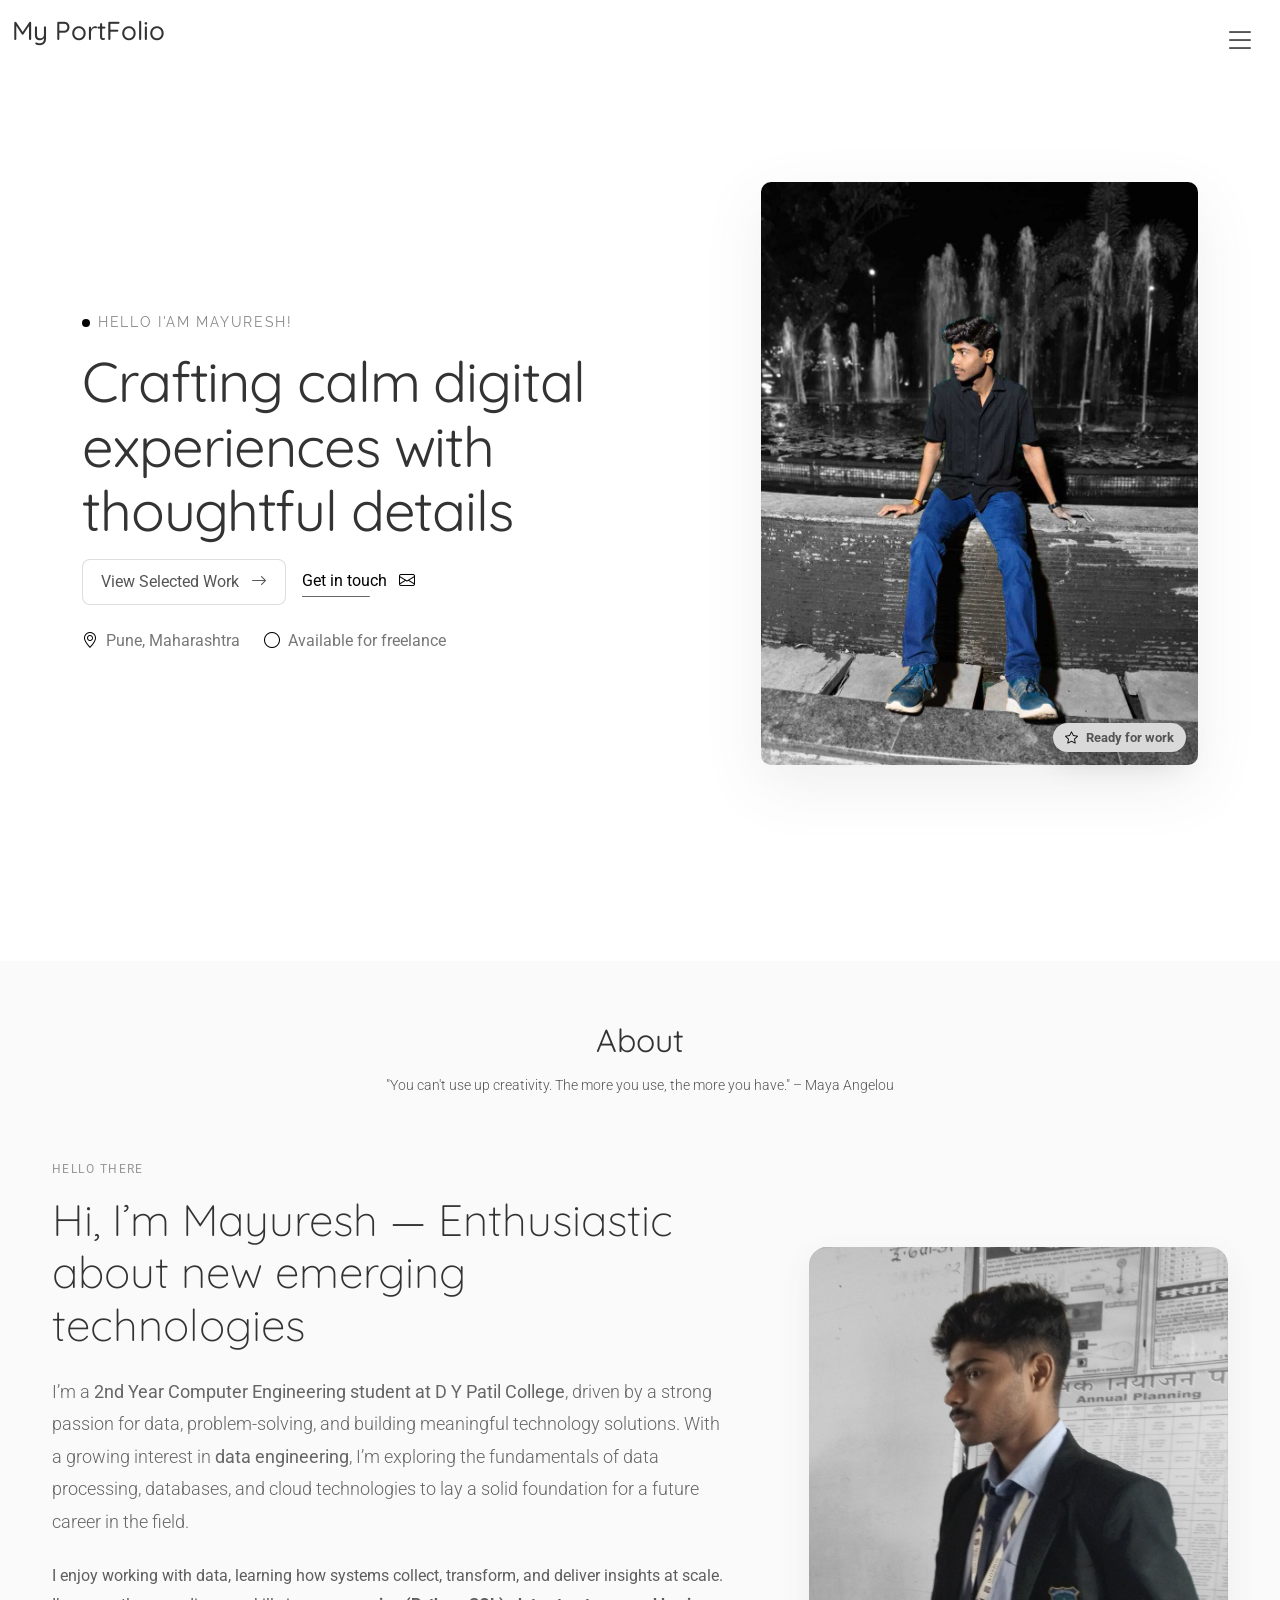
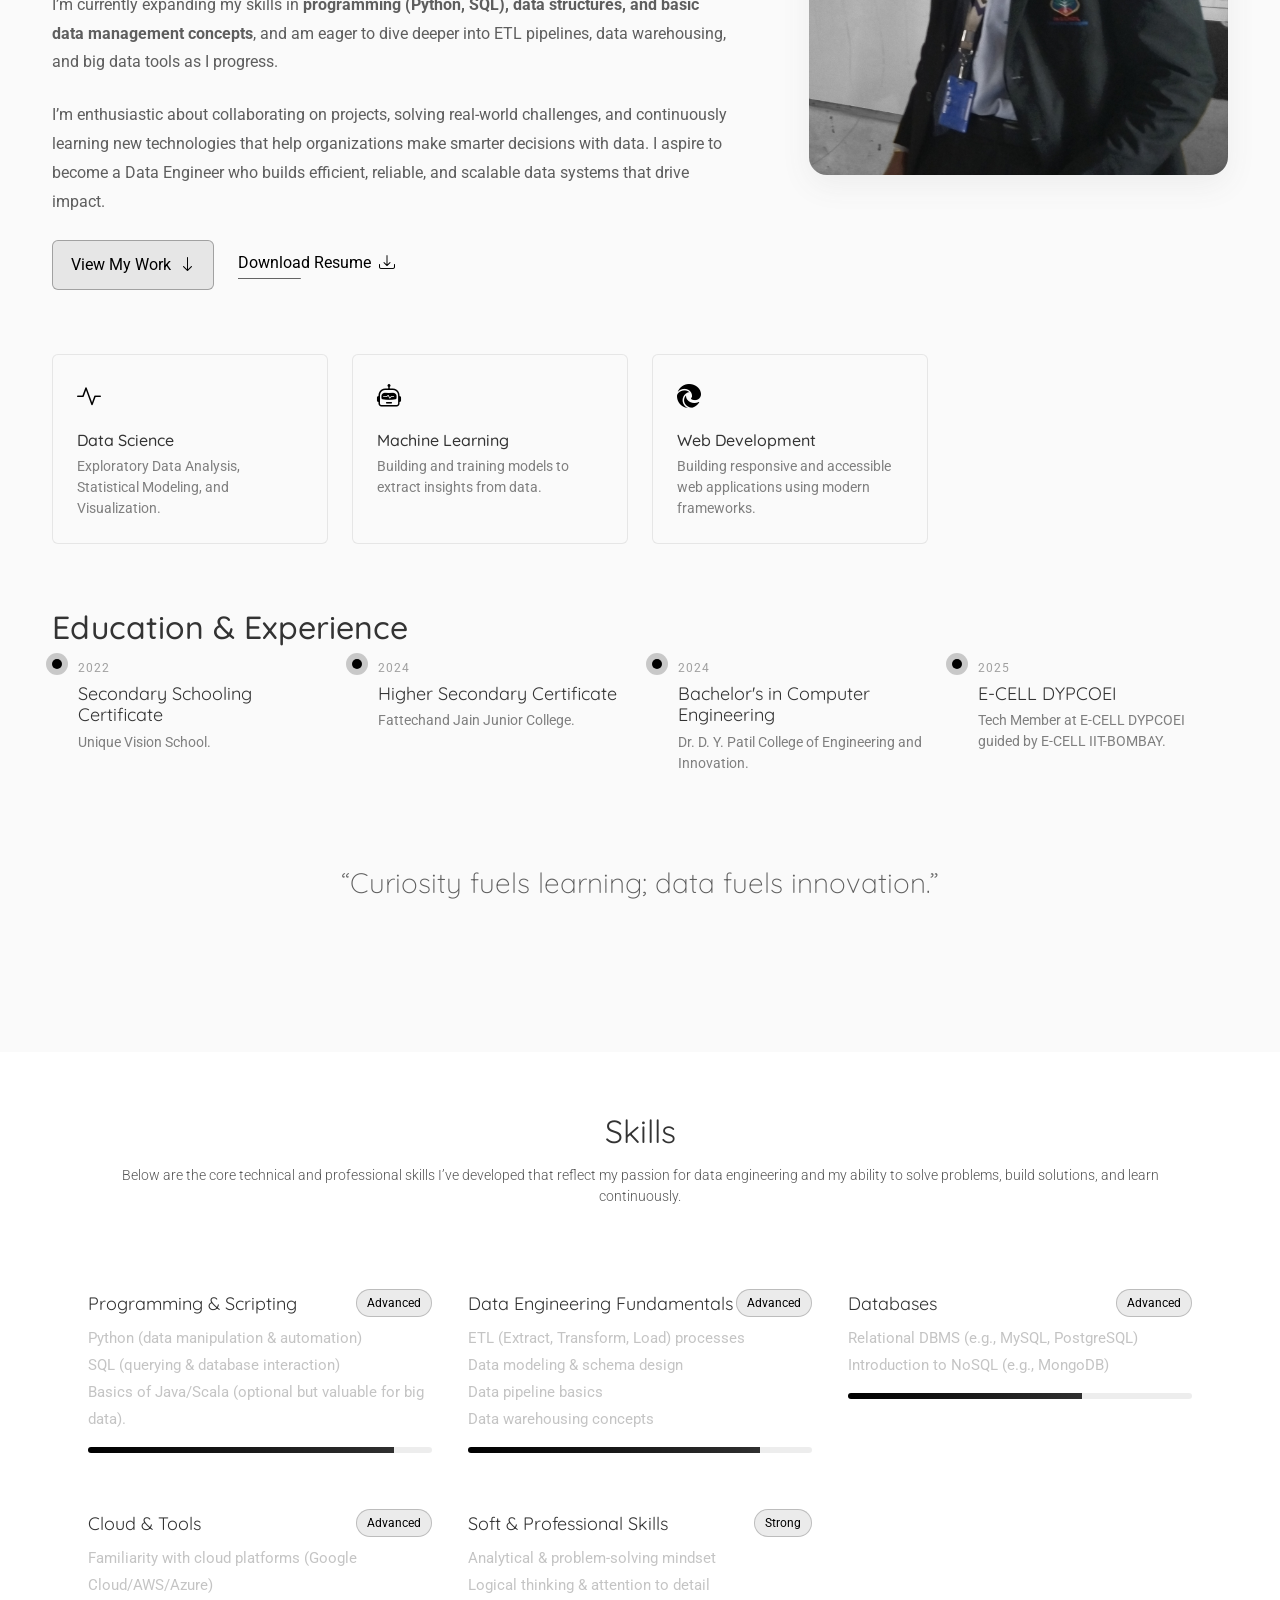
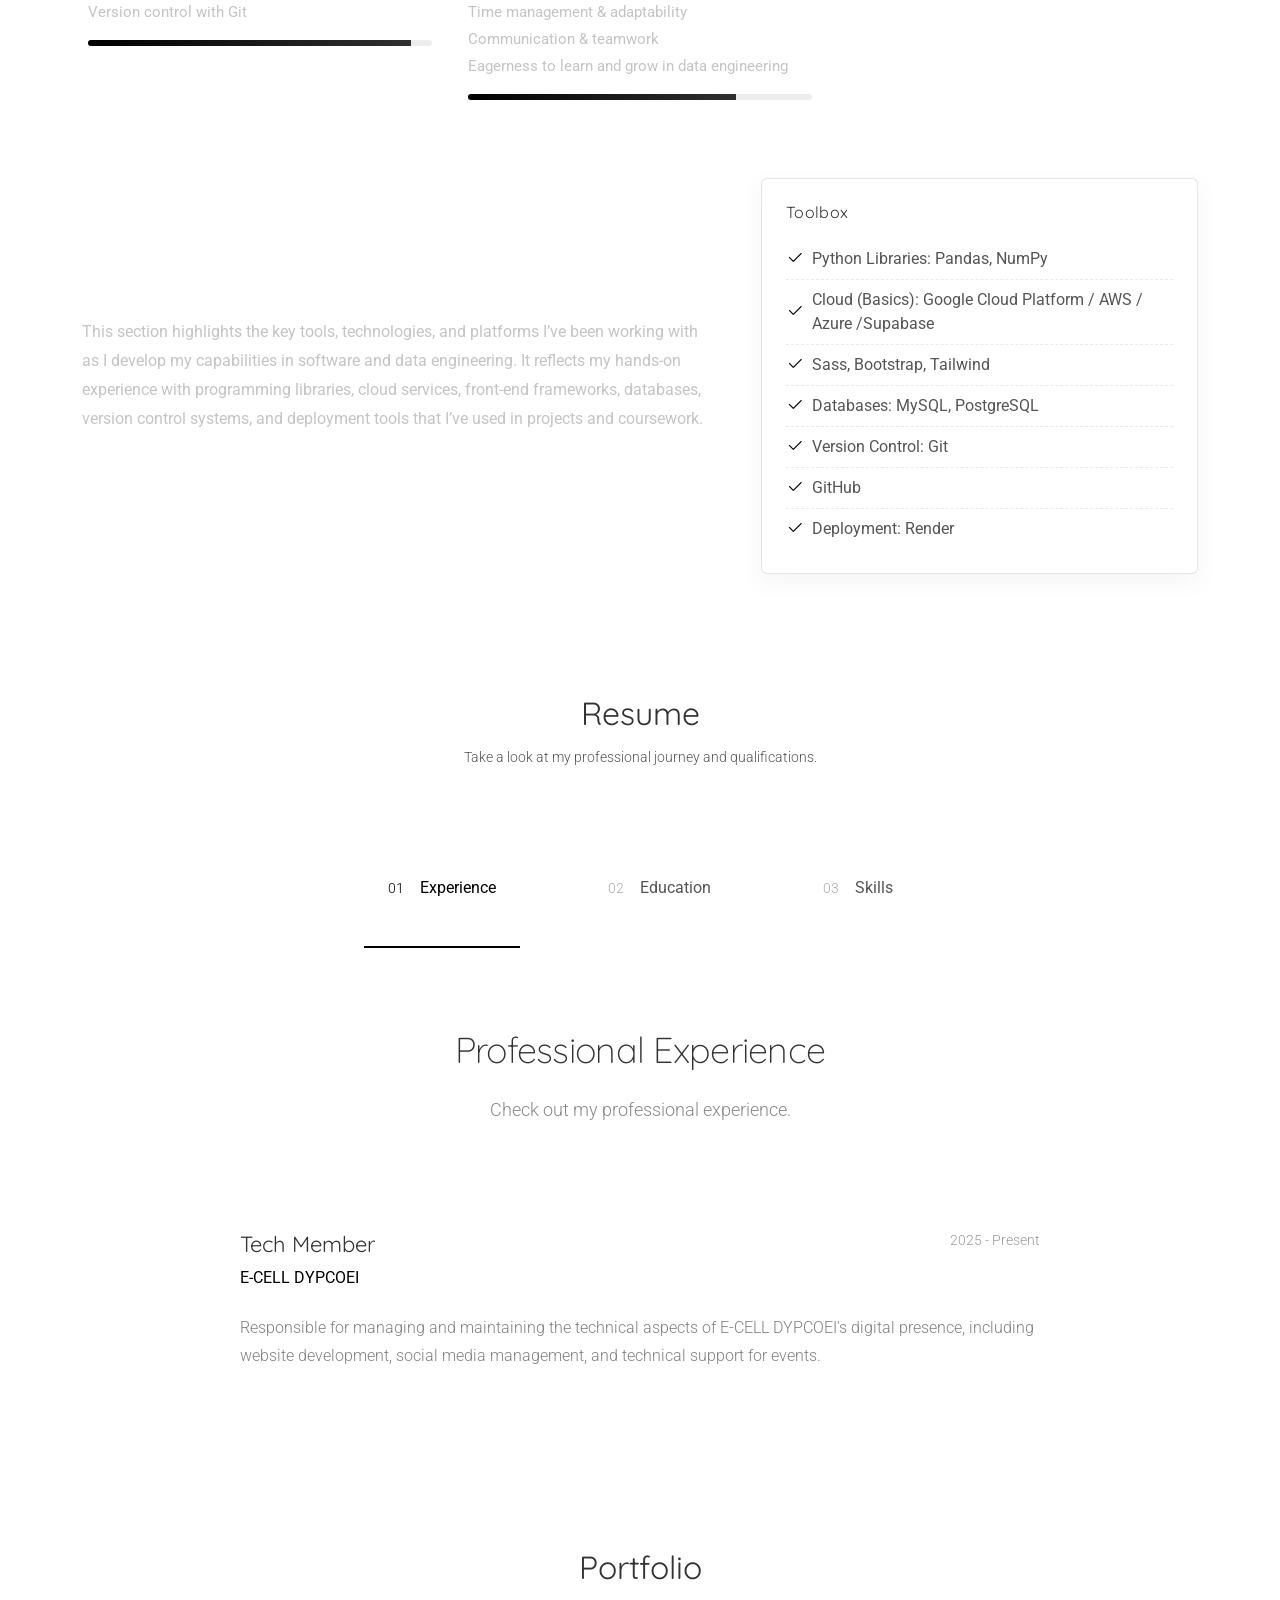
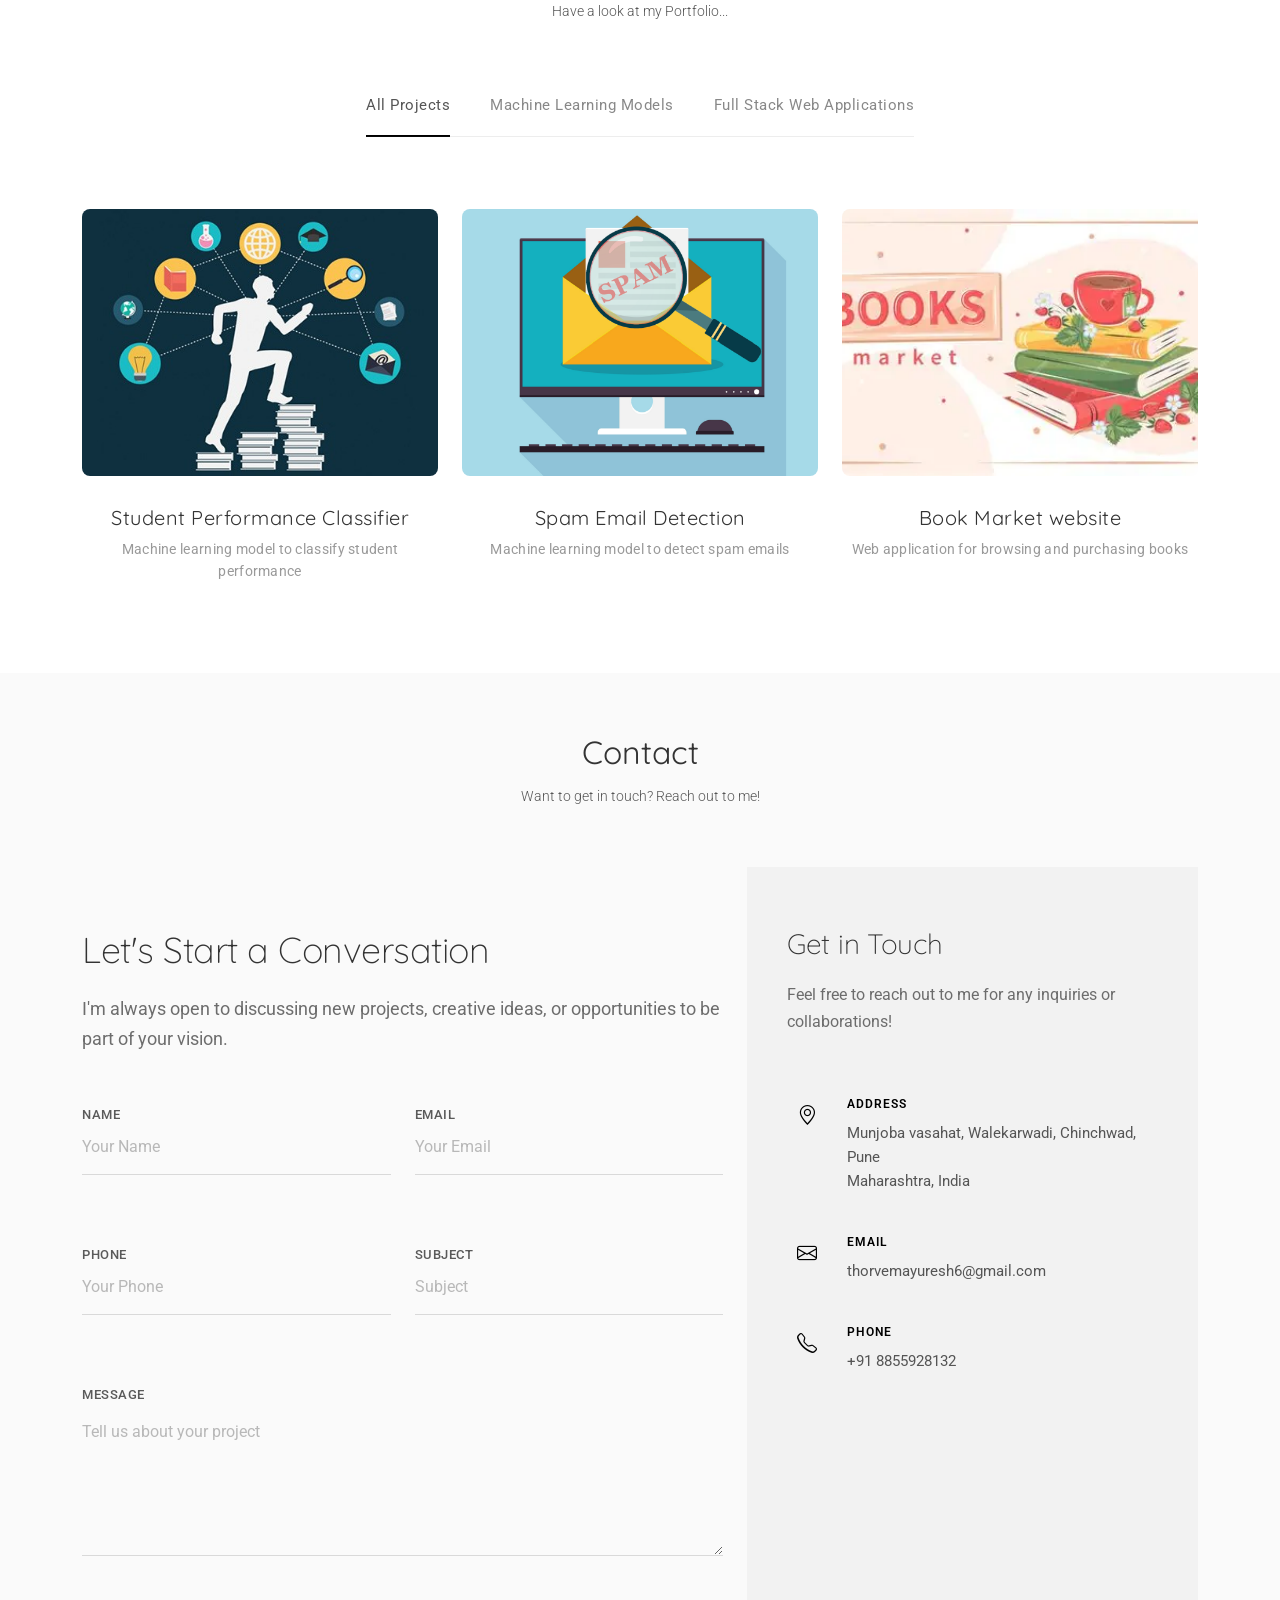
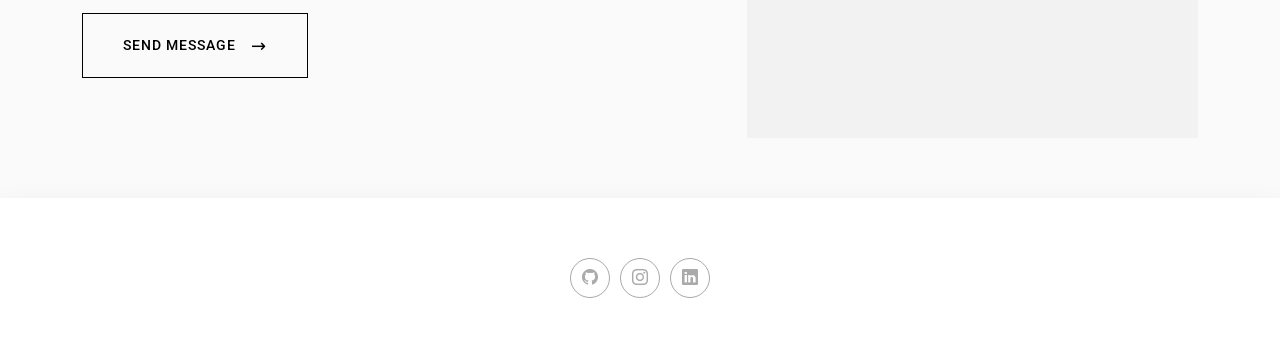
==== index.html @ 57313a02 "initial commit" ====
<!DOCTYPE html>
<html lang="en">

<head>
  <meta charset="utf-8">
  <meta content="width=device-width, initial-scale=1.0" name="viewport">
  <title>My Portfolio</title>
  <meta name="description" content="">
  <meta name="keywords" content="">

  <!-- Favicons -->
  <link href="assets/img/Zoro_fevicon.jpg" rel="apple-touch-icon">
  <link href="assets/img/zoro-jolly-roger-joaks.jpg" rel="icon">

  <!-- Fonts -->
  <link href="https://fonts.googleapis.com" rel="preconnect">
  <link href="https://fonts.gstatic.com" rel="preconnect" crossorigin>
  <link href="https://fonts.googleapis.com/css2?family=Roboto:ital,wght@0,100;0,300;0,400;0,500;0,700;0,900;1,100;1,300;1,400;1,500;1,700;1,900&family=Raleway:ital,wght@0,100;0,200;0,300;0,400;0,500;0,600;0,700;0,800;0,900;1,100;1,200;1,300;1,400;1,500;1,600;1,700;1,800;1,900&family=Quicksand:wght@300;400;500;600;700&display=swap" rel="stylesheet">

  <!-- Vendor CSS Files -->
  <link href="assets/vendor/bootstrap/css/bootstrap.min.css" rel="stylesheet">
  <link href="assets/vendor/bootstrap-icons/bootstrap-icons.css" rel="stylesheet">
  <link href="assets/vendor/aos/aos.css" rel="stylesheet">
  <link href="assets/vendor/glightbox/css/glightbox.min.css" rel="stylesheet">
  <link href="assets/vendor/swiper/swiper-bundle.min.css" rel="stylesheet">

  <!-- Main CSS File -->
  <link href="assets/css/main.css" rel="stylesheet">

</head>

<body class="index-page">

  <header id="header" class="header d-flex align-items-center position-relative">
    <div class="container-fluid position-relative d-flex align-items-center justify-content-between">

      <a href="index.html" class="logo d-flex align-items-center">
        <!-- Uncomment the line below if you also wish to use an image logo -->
        <!-- <img src="assets/img/logo.webp" alt=""> -->
        <h1 class="sitename">My PortFolio</h1>
      </a>

      <nav id="navmenu" class="navmenu">
        <ul>
          <li><a href="#hero" class="active">Home</a></li>
          <li><a href="#about">About</a></li>
          <li><a href="#resume">Resume</a></li>
          <li><a href="#portfolio">Portfolio</a></li>
          <li><a href="#contact">Contact</a></li>
        </ul>
        <i class="mobile-nav-toggle d-xl-none bi bi-list"></i>
      </nav>

    </div>
  </header>

  <main class="main">

    <!-- Hero Section -->
    <section id="hero" class="hero section">

      <div class="container" data-aos="fade-up" data-aos-delay="100">

        <div class="row align-items-center gx-5 gy-5">

          <div class="col-lg-7">
            <div class="intro" data-aos="fade-right" data-aos-delay="150">
              <div class="eyebrow d-inline-flex align-items-center gap-2 mb-3">
                <span class="dot"></span>
                <span class="text">Hello I'am Mayuresh!</span>
              </div>

              <h1 class="display-heading mb-3">
                <strong>Crafting calm digital experiences with thoughtful details</strong>
              </h1>

              <div class="cta-group d-flex flex-wrap align-items-center gap-3" data-aos="zoom-in" data-aos-delay="250">
                <a href="#portfolio" class="btn btn-ghost">
                  View Selected Work
                  <i class="bi bi-arrow-right ms-2"></i>
                </a>
                <a href="#contact" class="link-underline">
                  Get in touch
                  <i class="bi bi-envelope ms-2"></i>
                </a>
              </div>

              <div class="meta mt-4 d-flex flex-wrap align-items-center gap-4" data-aos="fade-up" data-aos-delay="300">
                <div class="meta-item d-flex align-items-center gap-2">
                  <i class="bi bi-geo-alt"></i>
                  <span>Pune, Maharashtra</span>
                </div>
                <div class="meta-item d-flex align-items-center gap-2">
                  <i class="bi bi-circle"></i>
                  <span>Available for freelance</span>
                </div>
              </div>
            </div>
          </div>

          <div class="col-lg-5">
            <figure class="portrait-wrap position-relative" data-aos="fade-left" data-aos-delay="200">
              <img src="assets/img/profile/Mayuresh_B&W-1.jpg" alt="Profile Portrait" class="img-fluid portrait-img">
              <figcaption class="visually-hidden">Mayuresh Thorve</figcaption>

              <div class="badge note" data-aos="zoom-in" data-aos-delay="300">
                <i class="bi bi-star"></i>
                <span>Ready for work</span>
              </div>
            </figure>
          </div>

        </div>

      </div>

    </section><!-- /Hero Section -->

    <!-- About Section -->
    <section id="about" class="about section light-background">

      <!-- Section Title -->
      <div class="container section-title" data-aos="fade-up">
        <h2>About</h2>
        <p>"You can't use up creativity. The more you use, the more you have." – Maya Angelou</p>
      </div><!-- End Section Title -->

      <div class="container" data-aos="fade-up" data-aos-delay="100">

        <!-- Intro + Photo -->
        <div class="row align-items-center justify-content-between intro-wrap gy-5">
          <div class="col-lg-7" data-aos="fade-right" data-aos-delay="150">
            <div class="intro-content">
              <span class="eyebrow">Hello there</span>
              <h2 class="headline">Hi, I’m Mayuresh — Enthusiastic about new emerging technologies</h2>
              <p class="lead">
                I’m a <strong>2nd Year Computer Engineering student at D Y Patil College</strong>, driven by a strong passion for data, problem-solving, and building meaningful technology solutions. With a growing interest in <strong>data engineering</strong>, I’m exploring the fundamentals of data processing, databases, and cloud technologies to lay a solid foundation for a future career in the field.
              </p>
              <p>
                I enjoy working with data, learning how systems collect, transform, and deliver insights at scale. I’m currently expanding my skills in <strong>programming (Python, SQL), data structures, and basic data management concepts</strong>, and am eager to dive deeper into ETL pipelines, data warehousing, and big data tools as I progress.
              </p>
              <p>
                I’m enthusiastic about collaborating on projects, solving real-world challenges, and continuously learning new technologies that help organizations make smarter decisions with data. I aspire to become a Data Engineer who builds efficient, reliable, and scalable data systems that drive impact.
              </p>


              <div class="cta-group">
                <a href="#portfolio" class="btn-ghost">
                  View My Work <i class="bi bi-arrow-down"></i>
                </a>
                <a href="#resume" class="link-underline">
                  Download Resume <i class="bi bi-download"></i>
                </a>
              </div>
            </div>
          </div>

          <div class="col-lg-5" data-aos="zoom-in" data-aos-delay="250">
            <figure class="profile-figure text-center text-lg-end">
              <img src="assets/img/profile/Mayuresh_B&W2.jpg" alt="Portrait of Mayuresh" class="img-fluid profile-photo">
              <figcaption class="profile-caption d-flex justify-content-end">
              </figcaption>
            </figure>
          </div>
        </div>
        <!-- End Intro + Photo -->

        <!-- Skills Grid -->
        <div class="skills-wrap">
          <div class="row g-4">
            <div class="col-6 col-md-4 col-lg-3" data-aos="fade-up" data-aos-delay="120">
              <div class="skill-item">
                <i class="bi bi-activity"></i>
                <h3>Data Science</h3>
                <p>Exploratory Data Analysis, Statistical Modeling, and Visualization.</p>
              </div>
            </div>
            <div class="col-6 col-md-4 col-lg-3" data-aos="fade-up" data-aos-delay="180">
              <div class="skill-item">
                <i class="bi bi-robot"></i>
                <h3>Machine Learning</h3>
                <p>Building and training models to extract insights from data.</p>
              </div>
            </div>
            <div class="col-6 col-md-4 col-lg-3" data-aos="fade-up" data-aos-delay="240">
              <div class="skill-item">
                <i class="bi bi-browser-edge"></i>
                <h3>Web Development</h3>
                <p>Building responsive and accessible web applications using modern frameworks.</p>
              </div>
            </div>
          </div>
        </div>
        <!-- End Skills Grid -->

        <!-- Journey Timeline -->
        <div class="journey-wrap">
          <h2 class="journey-title" data-aos="fade-up" data-aos-delay="100">Education & Experience</h2>
          <div class="row g-4">
            <div class="col-md-6 col-lg-3" data-aos="fade-up" data-aos-delay="120">
              <article class="timeline-item">
                <span class="dot"></span>
                <time>2022</time>
                <h4>Secondary Schooling Certificate</h4>
                <p>Unique Vision School.</p>
              </article>
            </div>
            <div class="col-md-6 col-lg-3" data-aos="fade-up" data-aos-delay="180">
              <article class="timeline-item">
                <span class="dot"></span>
                <time>2024</time>
                <h4>Higher Secondary Certificate</h4>
                <p>Fattechand Jain Junior College.</p>
              </article>
            </div>
            <div class="col-md-6 col-lg-3" data-aos="fade-up" data-aos-delay="240">
              <article class="timeline-item">
                <span class="dot"></span>
                <time>2024</time>
                <h4>Bachelor's in Computer Engineering</h4>
                <p>Dr. D. Y. Patil College of Engineering and Innovation.</p>
              </article>
            </div>
            <div class="col-md-6 col-lg-3" data-aos="fade-up" data-aos-delay="300">
              <article class="timeline-item">
                <span class="dot"></span>
                <time>2025</time>
                <h4>E-CELL DYPCOEI</h4>
                <p>Tech Member at E-CELL DYPCOEI guided by E-CELL IIT-BOMBAY.</p>
              </article>
            </div>
          </div>
        </div>
        <!-- End Journey Timeline -->

        <!-- Quote -->
        <blockquote class="personal-quote" data-aos="fade-down" data-aos-delay="200">
          <p>“Curiosity fuels learning; data fuels innovation.”</p>
        </blockquote>
        <!-- End Quote -->
      </div>

    </section><!-- /About Section -->

    <!-- Skills Section -->
    <section id="skills" class="skills section">

      <!-- Section Title -->
      <div class="container section-title" data-aos="fade-up">
        <h2>Skills</h2>
        <p>Below are the core technical and professional skills I’ve developed that reflect my passion for data engineering and my ability to solve problems, build solutions, and learn continuously.</p>
      </div><!-- End Section Title -->

      <div class="container" data-aos="fade-up" data-aos-delay="100">

        <div class="row gy-4">
          <div class="col-lg-4" data-aos="fade-up" data-aos-delay="150">
            <article class="skill-block skills-animation">
              <header class="d-flex align-items-center justify-content-between mb-2">
                <h3 class="skill-title">Programming & Scripting</h3>
                <span class="skill-badge">Advanced</span>
              </header>
              <p class="skill-desc">Python (data manipulation & automation)<br>SQL (querying & database interaction)<br>Basics of Java/Scala (optional but valuable for big data).</p>
              <div class="progress slim">
                <div class="progress-bar" role="progressbar" aria-valuenow="89" aria-valuemin="0" aria-valuemax="100"></div>
              </div>
            </article>
          </div>

          <div class="col-lg-4" data-aos="fade-up" data-aos-delay="200">
            <article class="skill-block skills-animation">
              <header class="d-flex align-items-center justify-content-between mb-2">
                <h3 class="skill-title">Data Engineering Fundamentals</h3>
                <span class="skill-badge">Advanced</span>
              </header>
              <p class="skill-desc">ETL (Extract, Transform, Load) processes<br>Data modeling & schema design<br>Data pipeline basics<br>Data warehousing concepts</p>
              <div class="progress slim">
                <div class="progress-bar" role="progressbar" aria-valuenow="85" aria-valuemin="0" aria-valuemax="100"></div>
              </div>
            </article>
          </div>

          <div class="col-lg-4" data-aos="fade-up" data-aos-delay="250">
            <article class="skill-block skills-animation">
              <header class="d-flex align-items-center justify-content-between mb-2">
                <h3 class="skill-title">Databases</h3>
                <span class="skill-badge">Advanced</span>
              </header>
              <p class="skill-desc">Relational DBMS (e.g., MySQL, PostgreSQL)<br>Introduction to NoSQL (e.g., MongoDB)</p>
              <div class="progress slim">
                <div class="progress-bar" role="progressbar" aria-valuenow="68" aria-valuemin="0" aria-valuemax="100"></div>
              </div>
            </article>
          </div>
        </div><!-- End Skill Row 1 -->

        <div class="row gy-4 mt-1">
          <div class="col-lg-4" data-aos="fade-up" data-aos-delay="150">
            <article class="skill-block skills-animation">
              <header class="d-flex align-items-center justify-content-between mb-2">
                <h3 class="skill-title">Cloud & Tools</h3>
                <span class="skill-badge">Advanced</span>
              </header>
              <p class="skill-desc">Familiarity with cloud platforms (Google Cloud/AWS/Azure)<br>Version control with Git</p>
              <div class="progress slim">
                <div class="progress-bar" role="progressbar" aria-valuenow="94" aria-valuemin="0" aria-valuemax="100"></div>
              </div>
            </article>
          </div>

          <div class="col-lg-4" data-aos="fade-up" data-aos-delay="200">
            <article class="skill-block skills-animation">
              <header class="d-flex align-items-center justify-content-between mb-2">
                <h3 class="skill-title">Soft & Professional Skills</h3>
                <span class="skill-badge">Strong</span>
              </header>
              <p class="skill-desc">Analytical & problem-solving mindset<br>Logical thinking & attention to detail<br>Time management & adaptability <br>Communication & teamwork<br>Eagerness to learn and grow in data engineering</p>
              <div class="progress slim">
                <div class="progress-bar" role="progressbar" aria-valuenow="78" aria-valuemin="0" aria-valuemax="100"></div>
              </div>
            </article>
          </div>
        </div><!-- End Skill Row 2 -->

        <div class="row gx-5 gy-4 mt-5 align-items-center alt-grid">
          <div class="col-lg-5 order-lg-2" data-aos="fade-left" data-aos-delay="150">
            <div class="soft-card p-4 rounded-2">
              <h4 class="mini-head mb-3">Toolbox</h4>
              <ul class="list-unstyled tool-list mb-0">
                <li class="d-flex align-items-center gap-2"><i class="bi bi-check2"></i><span>Python Libraries: Pandas, NumPy</span></li>
                <li class="d-flex align-items-center gap-2"><i class="bi bi-check2"></i><span>Cloud (Basics): Google Cloud Platform / AWS / Azure /Supabase</span></li>
                <li class="d-flex align-items-center gap-2"><i class="bi bi-check2"></i><span>Sass, Bootstrap, Tailwind</span></li>
                <li class="d-flex align-items-center gap-2"><i class="bi bi-check2"></i><span>Databases: MySQL, PostgreSQL</span></li>
                <li class="d-flex align-items-center gap-2"><i class="bi bi-check2"></i><span>Version Control: Git</span></li>
                <li class="d-flex align-items-center gap-2"><i class="bi bi-check2"></i><span>GitHub</span></li>
                <li class="d-flex align-items-center gap-2"><i class="bi bi-check2"></i><span>Deployment: Render</span></li>
              </ul>
            </div>
          </div>

          <div class="col-lg-7 order-lg-1" data-aos="fade-up" data-aos-delay="200">
            <div class="note">
              <p class="mb-0">This section highlights the key tools, technologies, and platforms I’ve been working with as I develop my capabilities in software and data engineering. It reflects my hands-on experience with programming libraries, cloud services, front-end frameworks, databases, version control systems, and deployment tools that I’ve used in projects and coursework.</p>
            </div>
          </div>
        </div>

      </div>

    </section><!-- /Skills Section -->

    <!-- Resume Section -->
    <section id="resume" class="resume section">

      <!-- Section Title -->
      <div class="container section-title" data-aos="fade-up">
        <h2>Resume</h2>
        <p>Take a look at my professional journey and qualifications.</p>
      </div><!-- End Section Title -->

      <div class="container" data-aos="fade-up" data-aos-delay="100">

        <div class="row">
          <div class="col-lg-12">
            <ul class="nav nav-pills resume-navigation justify-content-center" id="resume-resume-tabs" role="tablist" data-aos="fade-up" data-aos-delay="200">
              <li class="nav-item" role="presentation">
                <button class="nav-link active" id="resume-experience-tab" data-bs-toggle="pill" data-bs-target="#resume-experience" type="button" role="tab" aria-controls="resume-experience" aria-selected="true">
                  <span class="nav-number">01</span>
                  <span class="nav-label">Experience</span>
                </button>
              </li>
              <li class="nav-item" role="presentation">
                <button class="nav-link" id="resume-education-tab" data-bs-toggle="pill" data-bs-target="#resume-education" type="button" role="tab" aria-controls="resume-education" aria-selected="false">
                  <span class="nav-number">02</span>
                  <span class="nav-label">Education</span>
                </button>
              </li>
              <li class="nav-item" role="presentation">
                <button class="nav-link" id="resume-skills-tab" data-bs-toggle="pill" data-bs-target="#resume-skills" type="button" role="tab" aria-controls="resume-skills" aria-selected="false">
                  <span class="nav-number">03</span>
                  <span class="nav-label">Skills</span>
                </button>
              </li>
            </ul>
          </div>
        </div>

        <div class="tab-content resume-content" id="resume-resume-tabContent">
          <div class="tab-pane fade show active" id="resume-experience" role="tabpanel" aria-labelledby="resume-experience-tab" tabindex="0" data-aos="fade-up" data-aos-delay="300">
            <div class="section-intro">
              <h2>Professional Experience</h2>
              <p>Check out my professional experience.</p>
            </div>

            <div class="experience-grid">
              <div class="experience-item" data-aos="fade-up" data-aos-delay="400">
                <div class="item-header">
                  <div class="position-info">
                    <h3>Tech Member</h3>
                    <div class="company">E-CELL DYPCOEI</div>
                  </div>
                  <div class="period">2025 - Present</div>
                </div>
                <div class="item-content">
                  <p>Responsible for managing and maintaining the technical aspects of E-CELL DYPCOEI's digital presence, including website development, social media management, and technical support for events.</p>
                </div>
              </div>
            </div>
          </div>

          <div class="tab-pane fade" id="resume-education" role="tabpanel" aria-labelledby="resume-education-tab" tabindex="0" data-aos="fade-up" data-aos-delay="300">
            <div class="section-intro">
              <h2>Check out my Educational Background</h2>
              <p></p>
            </div>

            <div class="education-list">
              <div class="education-entry" data-aos="fade-up" data-aos-delay="400">
                <div class="degree-year">2022</div>
                <div class="degree-details">
                  <h3>Secondary Education</h3>
                  <div class="institution">Unique Vision School</div>
                  <p>Completed my secondary education with a focus on science and mathematics.</p>
                </div>
              </div>

              <div class="education-entry" data-aos="fade-up" data-aos-delay="450">
                <div class="degree-year">2024</div>
                <div class="degree-details">
                  <h3>Higher Secondary Education</h3>
                  <div class="institution">Fattechand Junior College</div>
                  <p>Completed my higher secondary education with a focus on science and mathematics.</p>
                </div>
              </div>

              <div class="education-entry" data-aos="fade-up" data-aos-delay="500">
                <div class="row">
                  <div class="degree-year">2024</div>
                  <div class="period">Present</div>
                </div>
                <div class="degree-details">
                  <h3>Bachelor of Engineering</h3>
                  <div class="institution">Global Learning Academy</div>
                  <p>Currently pursuing a Bachelor of Engineering degree with a focus on computer science and engineering principles.</p>
                </div>
              </div>
            </div>
          </div>

          <div class="tab-pane fade" id="resume-skills" role="tabpanel" aria-labelledby="resume-skills-tab" tabindex="0" data-aos="fade-up" data-aos-delay="300">
            <div class="section-intro">
              <h2>Core Skills</h2>
              <p>Take a sneak peek at my core skills.</p>
            </div>

            <div class="skills-categories">
              <div class="skill-category" data-aos="fade-up" data-aos-delay="400">
                <h3>Technical Skills</h3>
                <div class="skill-tags">
                  <span class="skill-tag">Programming & Scripting</span>
                  <span class="skill-tag">Data Engineering Fundamentals</span>
                  <span class="skill-tag">Databases</span>
                  <span class="skill-tag">Cloud & Tools</span>
                </div>
              </div>

              <div class="skill-category" data-aos="fade-up" data-aos-delay="450">
                <h3>Leadership</h3>
                <div class="skill-tags">
                  <span class="skill-tag">Team Management</span>
                  <span class="skill-tag">Strategic Planning</span>
                  <span class="skill-tag">Communication</span>
                </div>
              </div>

              <div class="skill-category" data-aos="fade-up" data-aos-delay="500">
                <h3>Tools &amp; Platforms</h3>
                <div class="skill-tags">
                  <span class="skill-tag">GitHub</span>
                  <span class="skill-tag">Claude AI</span>
                  <span class="skill-tag">Power BI</span>
                  <span class="skill-tag">Tableau</span>
                  <span class="skill-tag">Antigravity</span>
                </div>
              </div>
            </div>
          </div>
        </div>

      </div>

    </section><!-- /Resume Section -->

    <!-- Portfolio Section -->
    <section id="portfolio" class="portfolio section">

      <!-- Section Title -->
      <div class="container section-title" data-aos="fade-up">
        <h2>Portfolio</h2>
        <p>Have a look at my Portfolio...</p>
      </div><!-- End Section Title -->

      <div class="container" data-aos="fade-up" data-aos-delay="100">

        <div class="isotope-layout" data-default-filter="*" data-layout="fitRows" data-sort="original-order">

          <div class="portfolio-filters-wrapper" data-aos="fade-up" data-aos-delay="100">
            <ul class="portfolio-filters isotope-filters">
              <li data-filter="*" class="filter-active">All Projects</li>
              <li data-filter=".filter-ml">Machine Learning Models</li>
              <li data-filter=".filter-web">Full Stack Web Applications</li>
            </ul>
          </div>

          <div class="row gy-4 portfolio-grid isotope-container" data-aos="fade-up" data-aos-delay="200">

            <div class="col-lg-4 col-md-6 portfolio-item isotope-item filter-branding">
              <div class="portfolio-card">
                <div class="image-container">
                  <img src="assets/img/portfolio/student_performance_classifier.jpg" class="img-fluid" alt="Student Performance Classifier" loading="lazy">
                  <div class="overlay">
                    <div class="overlay-content">
                      <a href="portfolio-detailsstudentperformance.html" class="glightbox zoom-link" title="Student Performance Classifier Project">
                        <i class="bi bi-zoom-in"></i>
                      </a>
                      <a href="portfolio-detailsstudentperformance.html" class="details-link" title="View Project Details">
                        <i class="bi bi-arrow-right"></i>
                      </a>
                    </div>
                  </div>
                </div>
                <div class="content">
                  <h3>Student Performance Classifier</h3>
                  <p>Machine learning model to classify student performance</p>
                </div>
              </div>
            </div><!-- End Portfolio Item -->

            <div class="col-lg-4 col-md-6 portfolio-item isotope-item filter-web">
              <div class="portfolio-card">
                <div class="image-container">
                  <img src="assets/img/portfolio/Spam_email_detection.png" class="img-fluid" alt="Spam Email Detection" loading="lazy">
                  <div class="overlay">
                    <div class="overlay-content">
                      <a href="portfolio-spamemail.html" class="glightbox zoom-link" title="Spam Email Detection Project">
                        <i class="bi bi-zoom-in"></i>
                      </a>
                      <a href="portfolio-spamemail.html" class="details-link" title="View Project Details">
                        <i class="bi bi-arrow-right"></i>
                      </a>
                    </div>
                  </div>
                </div>
                <div class="content">
                  <h3>Spam Email Detection</h3>
                  <p>Machine learning model to detect spam emails</p>
                </div>
              </div>
            </div><!-- End Portfolio Item -->

            <div class="col-lg-4 col-md-6 portfolio-item isotope-item filter-print">
              <div class="portfolio-card">
                <div class="image-container">
                  <img src="assets/img/portfolio/bookmarket.webp" class="img-fluid" alt="Magazine Design" loading="lazy">
                  <div class="overlay">
                    <div class="overlay-content">
                      <a href="portfolio-bookmarket.html" class="glightbox zoom-link" title="bookmarket">
                        <i class="bi bi-zoom-in"></i>
                      </a>
                      <a href="portfolio-bookmarket.html" class="details-link" title="View Project Details">
                        <i class="bi bi-arrow-right"></i>
                      </a>
                    </div>
                  </div>
                </div>
                <div class="content">
                  <h3>Book Market website</h3>
                  <p>Web application for browsing and purchasing books</p>
                </div>
              </div>
            </div><!-- End Portfolio Item -->
                </div>
              </div>
            </div><!-- End Portfolio Item -->
          </div><!-- End Portfolio Grid -->
        </div>
      </div>
    </section><!-- /Portfolio Section -->

    <!-- Contact Section -->
    <section id="contact" class="contact section light-background">
      <!-- Section Title -->
      <div class="container section-title" data-aos="fade-up">
        <h2>Contact</h2>
        <p>Want to get in touch? Reach out to me!</p>
      </div><!-- End Section Title -->

      <div class="container" data-aos="fade-up" data-aos-delay="100">
        <div class="row align-items-stretch">
          <div class="col-lg-7 order-lg-1 order-2" data-aos="fade-right" data-aos-delay="200">
            <div class="contact-form-container">
              <div class="form-intro">
                <h2>Let's Start a Conversation</h2>
                <p>I'm always open to discussing new projects, creative ideas, or opportunities to be part of your vision.</p>
              </div>

              <form action="forms/contact.php" method="post" class="php-email-form contact-form">
                <div class="row">
                  <div class="col-md-6">
                    <div class="form-field">
                      <input type="text" name="name" class="form-input" id="userName" placeholder="Your Name" required="">
                      <label for="userName" class="field-label">Name</label>
                    </div>
                  </div>

                  <div class="col-md-6">
                    <div class="form-field">
                      <input type="email" class="form-input" name="email" id="userEmail" placeholder="Your Email" required="">
                      <label for="userEmail" class="field-label">Email</label>
                    </div>
                  </div>
                </div>

                <div class="row">
                  <div class="col-md-6">
                    <div class="form-field">
                      <input type="tel" class="form-input" name="phone" id="userPhone" placeholder="Your Phone">
                      <label for="userPhone" class="field-label">Phone</label>
                    </div>
                  </div>

                  <div class="col-md-6">
                    <div class="form-field">
                      <input type="text" class="form-input" name="subject" id="messageSubject" placeholder="Subject" required="">
                      <label for="messageSubject" class="field-label">Subject</label>
                    </div>
                  </div>
                </div>

                <div class="form-field message-field">
                  <textarea class="form-input message-input" name="message" id="userMessage" rows="5" placeholder="Tell us about your project" required=""></textarea>
                  <label for="userMessage" class="field-label">Message</label>
                </div>

                <div class="my-3">
                  <div class="loading">Loading</div>
                  <div class="error-message"></div>
                  <div class="sent-message">Your message has been sent. Thank you!</div>
                </div>

                <button type="submit" class="send-button">
                  Send Message
                  <span class="button-arrow">→</span>
                </button>
              </form>
            </div>
          </div>

          <div class="col-lg-5 order-lg-2 order-1" data-aos="fade-left" data-aos-delay="300">
            <div class="contact-sidebar">
              <div class="contact-header">
                <h3>Get in Touch</h3>
                <p>Feel free to reach out to me for any inquiries or collaborations!</p>
              </div>

              <div class="contact-methods">
                <div class="contact-method" data-aos="fade-in" data-aos-delay="350">
                  <div class="contact-icon">
                    <i class="bi bi-geo-alt"></i>
                  </div>
                  <div class="contact-details">
                    <span class="method-label">Address</span>
                    <p>Munjoba vasahat, Walekarwadi, Chinchwad, Pune<br>Maharashtra, India</p>
                  </div>
                </div>

                <div class="contact-method" data-aos="fade-in" data-aos-delay="400">
                  <div class="contact-icon">
                    <i class="bi bi-envelope"></i>
                  </div>
                  <div class="contact-details">
                    <span class="method-label">Email</span>
                    <p>thorvemayuresh6@gmail.com</p>
                  </div>
                </div>

                <div class="contact-method" data-aos="fade-in" data-aos-delay="450">
                  <div class="contact-icon">
                    <i class="bi bi-telephone"></i>
                  </div>
                  <div class="contact-details">
                    <span class="method-label">Phone</span>
                    <p>+91 8855928132</p>
                  </div>
                </div>
              </div>

              <div class="connect-section" data-aos="fade-up" data-aos-delay="550">
                <span class="connect-label">Connect with me!</span>
                <div class="social-links">
                  <a href="https://www.linkedin.com/in/mayuresh-thorve-762656309" class="social-link">
                    <i class="bi bi-linkedin"></i>
                  </a>
                  <a href="https://github.com/Mayurroro/Mayurroro" class="social-link">
                    <i class="bi bi-github"></i>
                  </a>
                  <a href="https://www.instagram.com/mayuresh348/" class="social-link">
                    <i class="bi bi-instagram"></i>
                  </a>
                </div>
              </div>
            </div>
          </div>
        </div>
      </div>
    </section><!-- /Contact Section -->

  </main>

  <footer id="footer" class="footer">

    <div class="container">
      <div class="social-links d-flex justify-content-center">
        <a href="https://github.com/Mayurroro/Mayurroro"><i class="bi bi-github"></i></a>
        <a href="https://www.instagram.com/mayuresh348/"><i class="bi bi-instagram"></i></a>
        <a href="https://www.linkedin.com/in/mayuresh-thorve-762656309"><i class="bi bi-linkedin"></i></a>
      </div>
    </div>

  </footer>

  <!-- Scroll Top -->
  <a href="#" id="scroll-top" class="scroll-top d-flex align-items-center justify-content-center"><i class="bi bi-arrow-up-short"></i></a>

  <!-- Preloader -->
  <div id="preloader">
    <div></div>
    <div></div>
    <div></div>
    <div></div>
  </div>

  <!-- Vendor JS Files -->
  <script src="assets/vendor/bootstrap/js/bootstrap.bundle.min.js"></script>
  <script src="assets/vendor/php-email-form/validate.js"></script>
  <script src="assets/vendor/aos/aos.js"></script>
  <script src="assets/vendor/typed.js/typed.umd.js"></script>
  <script src="assets/vendor/waypoints/noframework.waypoints.js"></script>
  <script src="assets/vendor/imagesloaded/imagesloaded.pkgd.min.js"></script>
  <script src="assets/vendor/isotope-layout/isotope.pkgd.min.js"></script>
  <script src="assets/vendor/glightbox/js/glightbox.min.js"></script>
  <script src="assets/vendor/swiper/swiper-bundle.min.js"></script>

  <!-- Main JS File -->
  <script src="assets/js/main.js"></script>

</body>

</html>
---- assets/css/main.css ----
/**
* Template Name: MinimalFolio
* Template URL: https://bootstrapmade.com/minimalfolio-bootstrap-portfolio-template/
* Updated: Aug 05 2025 with Bootstrap v5.3.7
* Author: BootstrapMade.com
* License: https://bootstrapmade.com/license/
*/

/*--------------------------------------------------------------
# Font & Color Variables
# Help: https://bootstrapmade.com/color-system/
--------------------------------------------------------------*/
/* Fonts */
:root {
  --default-font: "Roboto",  system-ui, -apple-system, "Segoe UI", Roboto, "Helvetica Neue", Arial, "Noto Sans", "Liberation Sans", sans-serif, "Apple Color Emoji", "Segoe UI Emoji", "Segoe UI Symbol", "Noto Color Emoji";
  --heading-font: "Quicksand",  sans-serif;
  --nav-font: "Raleway",  sans-serif;
}

/* Global Colors - The following color variables are used throughout the website. Updating them here will change the color scheme of the entire website */
:root { 
  --background-color: #ffffff; /* Background color for the entire website, including individual sections */
  --default-color: #555555; /* Default color used for the majority of the text content across the entire website */
  --heading-color: #333333; /* Color for headings, subheadings and title throughout the website */
  --accent-color: #000000; /* Accent color that represents your brand on the website. It's used for buttons, links, and other elements that need to stand out */
  --surface-color: #ffffff; /* The surface color is used as a background of boxed elements within sections, such as cards, icon boxes, or other elements that require a visual separation from the global background. */
  --contrast-color: #ffffff; /* Contrast color for text, ensuring readability against backgrounds of accent, heading, or default colors. */
}

/* Nav Menu Colors - The following color variables are used specifically for the navigation menu. They are separate from the global colors to allow for more customization options */
:root {
  --nav-color: #555555;  /* The default color of the main navmenu links */
  --nav-hover-color: #000000; /* Applied to main navmenu links when they are hovered over or active */
  --nav-mobile-background-color: #fafafa; /* Used as the background color for mobile navigation menu */
  --nav-dropdown-background-color: #ffffff; /* Used as the background color for dropdown items that appear when hovering over primary navigation items */
  --nav-dropdown-color: #8f8f8f; /* Used for navigation links of the dropdown items in the navigation menu. */
  --nav-dropdown-hover-color: #000000; /* Similar to --nav-hover-color, this color is applied to dropdown navigation links when they are hovered over. */
}

/* Color Presets - These classes override global colors when applied to any section or element, providing reuse of the sam color scheme. */

.light-background {
  --background-color: #fafafa;
  --surface-color: #ffffff;
}

.dark-background {
  --background-color: #060606;
  --default-color: #ffffff;
  --heading-color: #ffffff;
  --surface-color: #252525;
  --contrast-color: #ffffff;
}

/* Smooth scroll */
:root {
  scroll-behavior: smooth;
}

/*--------------------------------------------------------------
# General Styling & Shared Classes
--------------------------------------------------------------*/
body {
  color: var(--default-color);
  background-color: var(--background-color);
  font-family: var(--default-font);
}

a {
  color: var(--accent-color);
  text-decoration: none;
  transition: 0.3s;
}

a:hover {
  color: color-mix(in srgb, var(--accent-color), transparent 25%);
  text-decoration: none;
}

h1,
h2,
h3,
h4,
h5,
h6 {
  color: var(--heading-color);
  font-family: var(--heading-font);
}

/* PHP Email Form Messages
------------------------------*/
.php-email-form .error-message {
  display: none;
  background: #df1529;
  color: #ffffff;
  text-align: left;
  padding: 15px;
  margin-bottom: 24px;
  font-weight: 600;
}

.php-email-form .sent-message {
  display: none;
  color: #ffffff;
  background: #059652;
  text-align: center;
  padding: 15px;
  margin-bottom: 24px;
  font-weight: 600;
}

.php-email-form .loading {
  display: none;
  background: var(--surface-color);
  text-align: center;
  padding: 15px;
  margin-bottom: 24px;
}

.php-email-form .loading:before {
  content: "";
  display: inline-block;
  border-radius: 50%;
  width: 24px;
  height: 24px;
  margin: 0 10px -6px 0;
  border: 3px solid var(--accent-color);
  border-top-color: var(--surface-color);
  animation: php-email-form-loading 1s linear infinite;
}

@keyframes php-email-form-loading {
  0% {
    transform: rotate(0deg);
  }

  100% {
    transform: rotate(360deg);
  }
}

/*--------------------------------------------------------------
# Global Header
--------------------------------------------------------------*/
.header {
  --background-color: rgba(255, 255, 255, 0);
  color: var(--default-color);
  background-color: var(--background-color);
  padding: 15px 0;
  transition: all 0.5s;
  z-index: 997;
}

.header .logo {
  line-height: 1;
}

.header .logo img {
  max-height: 32px;
  margin-right: 8px;
}

.header .logo h1 {
  font-size: 26px;
  margin: 0;
  font-weight: 500;
  color: var(--heading-color);
}

/*--------------------------------------------------------------
# Navigation Menu
--------------------------------------------------------------*/
/* Navmenu */
.mobile-nav-toggle {
  background-color: var(--background-color);
  padding: 4px;
  color: var(--nav-color);
  position: fixed;
  top: 20px;
  right: 20px;
  font-size: 32px;
  line-height: 0;
  cursor: pointer;
  display: block !important;
  z-index: 998;
  transition: 0.3s;
}

.mobile-nav-toggle:hover {
  color: var(--nav-hover-color);
}

.navmenu {
  position: fixed;
  top: 0;
  bottom: 0;
  right: -300px;
  z-index: 997;
  transition: 0.3s;
  width: 300px;
  overflow: hidden;
}

.navmenu ul {
  display: block;
  list-style: none;
  padding: 10px 0;
  margin: 0;
  overflow-y: auto;
  transition: 0.3s;
  z-index: 998;
}

.navmenu a,
.navmenu a:focus {
  color: var(--nav-dropdown-color);
  padding: 10px 20px;
  font-family: var(--nav-font);
  font-size: 15px;
  font-weight: 400;
  display: flex;
  align-items: center;
  justify-content: space-between;
  white-space: nowrap;
  transition: 0.3s;
}

.navmenu a i,
.navmenu a:focus i {
  font-size: 12px;
  line-height: 0;
  margin-left: 5px;
  width: 30px;
  height: 30px;
  display: flex;
  align-items: center;
  justify-content: center;
  border-radius: 50%;
  transition: 0.3s;
  background-color: color-mix(in srgb, var(--accent-color), transparent 90%);
}

.navmenu a i:hover,
.navmenu a:focus i:hover {
  background-color: var(--accent-color);
  color: var(--contrast-color);
}

.navmenu a:hover,
.navmenu .active,
.navmenu .active:focus {
  color: var(--nav-dropdown-hover-color);
}

.navmenu .active i,
.navmenu .active:focus i {
  background-color: var(--accent-color);
  color: var(--contrast-color);
  transform: rotate(180deg);
}

.navmenu .dropdown ul {
  position: static;
  display: none;
  z-index: 99;
  padding: 10px 0;
  margin: 10px 20px;
  box-shadow: none;
  transition: all 0.5s ease-in-out;
}

.navmenu .dropdown>.dropdown-active {
  display: block;
  background-color: var(--nav-dropdown-background-color);
  border: 1px solid color-mix(in srgb, var(--nav-dropdown-color), transparent 90%);
}

.mobile-nav-active {
  overflow: hidden;
}

.mobile-nav-active .mobile-nav-toggle {
  right: 310px;
  font-size: 36px;
}

.mobile-nav-active .navmenu {
  position: fixed;
  overflow: hidden;
  top: 0;
  bottom: 0;
  right: 0;
  background-color: var(--nav-mobile-background-color);
  transition: 0.3s;
}

/*--------------------------------------------------------------
# Global Footer
--------------------------------------------------------------*/
.footer {
  color: var(--default-color);
  background-color: var(--background-color);
  font-size: 14px;
  padding: 40px 0;
  position: relative;
  box-shadow: 0 5px 25px rgba(0, 0, 0, 0.05);
}

.footer .copyright p {
  margin-bottom: 0;
}

.footer .social-links {
  margin-top: 20px;
}

.footer .social-links a {
  display: flex;
  align-items: center;
  justify-content: center;
  width: 40px;
  height: 40px;
  border-radius: 50%;
  border: 1px solid color-mix(in srgb, var(--default-color), transparent 50%);
  font-size: 16px;
  color: color-mix(in srgb, var(--default-color), transparent 50%);
  margin: 0 5px;
  transition: 0.3s;
}

.footer .social-links a:hover {
  color: var(--accent-color);
  border-color: var(--accent-color);
}

.footer .credits {
  margin-top: 10px;
  font-size: 13px;
  text-align: center;
}

/*--------------------------------------------------------------
# Preloader
--------------------------------------------------------------*/
#preloader {
  position: fixed;
  inset: 0;
  z-index: 9999;
  overflow: hidden;
  background-color: var(--background-color);
  transition: all 0.6s ease-out;
  width: 100%;
  height: 100vh;
  display: flex;
  align-items: center;
  justify-content: center;
}

#preloader div {
  width: 13px;
  height: 13px;
  background-color: var(--accent-color);
  border-radius: 50%;
  animation-timing-function: cubic-bezier(0, 1, 1, 0);
  position: absolute;
  left: 50%;
}

#preloader div:nth-child(1) {
  left: calc(50% + 8px);
  animation: animate-preloader-1 0.6s infinite;
}

#preloader div:nth-child(2) {
  left: calc(50% + 8px);
  animation: animate-preloader-2 0.6s infinite;
}

#preloader div:nth-child(3) {
  left: calc(50% + 32px);
  animation: animate-preloader-2 0.6s infinite;
}

#preloader div:nth-child(4) {
  left: calc(50% + 56px);
  animation: animate-preloader-3 0.6s infinite;
}

@keyframes animate-preloader-1 {
  0% {
    transform: scale(0);
  }

  100% {
    transform: scale(1);
  }
}

@keyframes animate-preloader-3 {
  0% {
    transform: scale(1);
  }

  100% {
    transform: scale(0);
  }
}

@keyframes animate-preloader-2 {
  0% {
    transform: translate(0, 0);
  }

  100% {
    transform: translate(24px, 0);
  }
}

/*--------------------------------------------------------------
# Scroll Top Button
--------------------------------------------------------------*/
.scroll-top {
  position: fixed;
  visibility: hidden;
  opacity: 0;
  right: 15px;
  bottom: 15px;
  z-index: 99999;
  background-color: var(--accent-color);
  width: 40px;
  height: 40px;
  border-radius: 4px;
  transition: all 0.4s;
}

.scroll-top i {
  font-size: 24px;
  color: var(--contrast-color);
  line-height: 0;
}

.scroll-top:hover {
  background-color: color-mix(in srgb, var(--accent-color), transparent 20%);
  color: var(--contrast-color);
}

.scroll-top.active {
  visibility: visible;
  opacity: 1;
}

/*--------------------------------------------------------------
# Disable aos animation delay on mobile devices
--------------------------------------------------------------*/
@media screen and (max-width: 768px) {
  [data-aos-delay] {
    transition-delay: 0 !important;
  }
}

/*--------------------------------------------------------------
# Global Page Titles & Breadcrumbs
--------------------------------------------------------------*/
.page-title {
  text-align: center;
  padding: 20px 0;
}

.page-title .breadcrumbs {
  margin-bottom: 1.5rem;
}

.page-title .breadcrumbs .breadcrumb {
  justify-content: center;
  margin: 0;
  padding: 0;
  background: none;
}

.page-title .breadcrumbs .breadcrumb .breadcrumb-item {
  font-size: 0.9rem;
  color: color-mix(in srgb, var(--default-color), transparent 30%);
}

.page-title .breadcrumbs .breadcrumb .breadcrumb-item.active {
  color: var(--accent-color);
}

.page-title .breadcrumbs .breadcrumb .breadcrumb-item a {
  color: inherit;
  text-decoration: none;
  transition: color 0.3s ease;
  font-weight: 300;
}

.page-title .breadcrumbs .breadcrumb .breadcrumb-item a:hover {
  color: var(--accent-color);
}

.page-title .breadcrumbs .breadcrumb .breadcrumb-item a i {
  font-size: 0.9rem;
  margin-right: 0.2rem;
}

.page-title .breadcrumbs .breadcrumb .breadcrumb-item+.breadcrumb-item::before {
  color: color-mix(in srgb, var(--default-color), transparent 50%);
}

.page-title .title-wrapper {
  max-width: 800px;
  margin: 0 auto;
  padding: 1rem 0;
}

.page-title .title-wrapper h1 {
  font-size: 2.5rem;
  margin-bottom: 1rem;
  font-weight: 400;
  color: var(--heading-color);
}

.page-title .title-wrapper p {
  font-size: 1.1rem;
  color: color-mix(in srgb, var(--default-color), transparent 20%);
  margin: 0;
  line-height: 1.6;
}

@media (max-width: 768px) {
  .page-title .title-wrapper h1 {
    font-size: 2rem;
  }

  .page-title .title-wrapper p {
    font-size: 1rem;
  }
}

@media (max-width: 576px) {
  .page-title .title-wrapper h1 {
    font-size: 1.75rem;
  }
}

/*--------------------------------------------------------------
# Global Sections
--------------------------------------------------------------*/
section,
.section {
  color: var(--default-color);
  background-color: var(--background-color);
  padding: 60px 0;
  overflow: clip;
}

/*--------------------------------------------------------------
# Global Section Titles
--------------------------------------------------------------*/
.section-title {
  text-align: center;
  padding-bottom: 60px;
  position: relative;
}

.section-title h2 {
  font-size: 32px;
  font-weight: 400;
  margin-bottom: 15px;
}

.section-title p {
  margin-bottom: 0;
  font-size: 14px;
  font-weight: 300;
}

/*--------------------------------------------------------------
# Hero Section
--------------------------------------------------------------*/
.hero {
  padding-top: 60px;
  min-height: 100vh;
  display: flex;
  align-items: center;
  padding-bottom: 120px;
  /* Typographic system for hero */
  /* CTAs */
  /* Meta row */
  /* Portrait block */
  /* Gentle section visual calm */
  /* Spacing rhythm */
  /* Subtle parallax simulation for large screens */
  /* Responsive refinements */
}

.hero .intro .eyebrow .dot {
  width: 8px;
  height: 8px;
  border-radius: 50%;
  background: var(--accent-color);
  flex: 0 0 auto;
}

.hero .intro .eyebrow .text {
  font-family: var(--nav-font);
  font-size: 14px;
  letter-spacing: 0.12em;
  text-transform: uppercase;
  color: color-mix(in srgb, var(--default-color), transparent 30%);
}

.hero .intro .display-heading {
  font-family: var(--heading-font);
  font-weight: 300;
  font-size: clamp(36px, 5vw, 56px);
  line-height: 1.15;
  letter-spacing: -0.02em;
  margin-bottom: 10px;
}

.hero .intro .lead {
  font-size: 18px;
  line-height: 1.8;
  color: color-mix(in srgb, var(--default-color), transparent 10%);
  max-width: 58ch;
}

.hero .btn-ghost {
  --_border: color-mix(in srgb, var(--default-color), transparent 80%);
  --_hover: color-mix(in srgb, var(--accent-color), transparent 85%);
  border: 1px solid var(--_border);
  color: var(--default-color);
  background-color: var(--surface-color);
  padding: 10px 18px;
  border-radius: 8px;
  transition: all 0.3s ease-in-out;
}

.hero .btn-ghost:hover,
.hero .btn-ghost:focus {
  border-color: var(--accent-color);
  color: var(--accent-color);
  box-shadow: 0 6px 20px color-mix(in srgb, var(--accent-color), transparent 90%);
  outline: none;
}

.hero .btn-ghost:active {
  transform: translateY(1px);
}

.hero .link-underline {
  position: relative;
  color: var(--accent-color);
  font-weight: 400;
  padding-bottom: 2px;
  transition: color 0.3s ease-in-out;
}

.hero .link-underline:after {
  content: "";
  position: absolute;
  left: 0;
  bottom: -2px;
  width: 100%;
  height: 1px;
  background: color-mix(in srgb, var(--accent-color), transparent 40%);
  transform: scaleX(0.6);
  transform-origin: left;
  transition: transform 0.3s ease-in-out, background 0.3s ease-in-out;
}

.hero .link-underline:hover,
.hero .link-underline:focus {
  color: color-mix(in srgb, var(--accent-color), transparent 10%);
  outline: none;
  border-radius: 4px;
}

.hero .link-underline:hover:after,
.hero .link-underline:focus:after {
  transform: scaleX(1);
  background: var(--accent-color);
}

.hero .meta .meta-item {
  color: color-mix(in srgb, var(--default-color), transparent 20%);
}

.hero .meta .meta-item i {
  color: var(--accent-color);
}

.hero .portrait-wrap .portrait-img {
  width: 100%;
  height: auto;
  border-radius: 10px;
  display: block;
  box-shadow: 0 20px 60px color-mix(in srgb, var(--default-color), transparent 90%);
  transform: translateZ(0);
  transition: transform 0.4s ease-in-out, box-shadow 0.4s ease-in-out;
}

.hero .portrait-wrap:hover .portrait-img {
  transform: scale(1.015);
  box-shadow: 0 28px 80px color-mix(in srgb, var(--accent-color), transparent 90%);
}

.hero .portrait-wrap .badge.note {
  position: absolute;
  right: 12px;
  bottom: 12px;
  display: inline-flex;
  align-items: center;
  gap: 8px;
  padding: 8px 12px;
  border-radius: 999px;
  background: color-mix(in srgb, var(--accent-color), var(--surface-color) 85%);
  color: var(--default-color);
  font-size: 13px;
  backdrop-filter: blur(6px);
  box-shadow: 0 10px 30px color-mix(in srgb, var(--accent-color), transparent 88%);
}

.hero .portrait-wrap .badge.note i {
  color: var(--accent-color);
}

section .hero {
  background: var(--background-color);
}

.hero .cta-group {
  gap: 16px;
}

@media (min-width: 992px) {
  .hero .portrait-wrap {
    will-change: transform;
  }
}

@media (max-width: 992px) {
  .hero .intro .lead {
    font-size: 17px;
  }

  .hero .portrait-wrap .badge.note {
    transform: scale(0.95);
  }
}

@media (max-width: 576px) {
  .hero .intro .display-heading {
    font-size: 34px;
  }

  .hero .cta-group {
    flex-direction: column;
    align-items: flex-start;
  }
}

/*--------------------------------------------------------------
# About Section
--------------------------------------------------------------*/
.about {
  /* Layout rhythm */
  --maxw: 1200px;
  --space-1: 16px;
  --space-2: 24px;
  --space-3: 40px;
  --space-4: 64px;
  --radius-s: 6px;
  --shadow-soft: 0 10px 30px color-mix(in srgb, var(--default-color), transparent 92%);
}

.about .container {
  max-width: var(--maxw);
}

.about .intro-wrap {
  margin-bottom: var(--space-4);
}

.about .intro-content .eyebrow {
  display: inline-block;
  letter-spacing: 0.12em;
  text-transform: uppercase;
  font-size: 12px;
  color: color-mix(in srgb, var(--default-color), transparent 40%);
  margin-bottom: var(--space-1);
}

.about .intro-content .headline {
  font-family: var(--heading-font);
  font-weight: 300;
  line-height: 1.2;
  font-size: clamp(28px, 4vw, 44px);
  margin: 0 0 var(--space-2) 0;
}

.about .intro-content .lead {
  font-size: 18px;
  line-height: 1.8;
  color: color-mix(in srgb, var(--default-color), transparent 10%);
  margin-bottom: var(--space-2);
}

.about .intro-content p {
  line-height: 1.8;
  margin-bottom: var(--space-2);
  color: color-mix(in srgb, var(--default-color), transparent 5%);
}

.about .intro-content .cta-group {
  display: flex;
  gap: var(--space-2);
  align-items: center;
  margin-top: var(--space-2);
}

.about .intro-content .cta-group .btn-ghost {
  display: inline-flex;
  align-items: center;
  gap: 8px;
  padding: 12px 18px;
  border-radius: var(--radius-s);
  color: var(--accent-color);
  background: color-mix(in srgb, var(--accent-color), transparent 92%);
  border: 1px solid color-mix(in srgb, var(--accent-color), transparent 70%);
  transition: 0.3s ease-in-out;
}

.about .intro-content .cta-group .btn-ghost:hover,
.about .intro-content .cta-group .btn-ghost:focus {
  color: var(--contrast-color);
  background: var(--accent-color);
  border-color: var(--accent-color);
  outline: none;
  box-shadow: 0 0 0 3px color-mix(in srgb, var(--accent-color), transparent 70%);
}

.about .intro-content .cta-group .link-underline {
  display: inline-flex;
  align-items: center;
  gap: 8px;
  position: relative;
  color: var(--accent-color);
  padding-bottom: 4px;
  transition: 0.3s ease-in-out;
}

.about .intro-content .cta-group .link-underline::after {
  content: "";
  position: absolute;
  left: 0;
  right: 0;
  bottom: 0;
  height: 1px;
  background: color-mix(in srgb, var(--accent-color), transparent 40%);
  transform: scaleX(0.4);
  transform-origin: left;
  transition: 0.3s ease-in-out;
}

.about .intro-content .cta-group .link-underline:hover,
.about .intro-content .cta-group .link-underline:focus {
  color: color-mix(in srgb, var(--accent-color), transparent 10%);
  outline: none;
}

.about .intro-content .cta-group .link-underline:hover::after,
.about .intro-content .cta-group .link-underline:focus::after {
  transform: scaleX(1);
}

.about .profile-figure {
  margin: 0;
}

.about .profile-figure .profile-photo {
  width: 88%;
  max-width: 440px;
  border-radius: 18px;
  box-shadow: var(--shadow-soft);
  transform: translateY(0);
  transition: transform 0.3s ease-in-out;
}

.about .profile-figure .profile-caption {
  margin-top: var(--space-2);
  display: flex;
  align-items: center;
  gap: var(--space-2);
}

.about .profile-figure .profile-caption .signature {
  max-width: 160px;
  filter: grayscale(100%);
  opacity: 0.85;
}

.about .profile-figure .profile-caption .meta {
  font-size: 14px;
  color: color-mix(in srgb, var(--default-color), transparent 20%);
}

.about .profile-figure .profile-caption .meta .funfact {
  font-size: 13px;
  margin-top: 4px;
  color: color-mix(in srgb, var(--default-color), transparent 35%);
}

.about .profile-figure:hover .profile-photo {
  transform: translateY(-4px);
}

.about .skills-wrap {
  margin-top: var(--space-4);
  margin-bottom: var(--space-4);
}

.about .skills-wrap .skill-item {
  padding: var(--space-2);
  border-radius: var(--radius-s);
  transition: 0.3s ease-in-out;
  background: color-mix(in srgb, var(--surface-color), var(--accent-color) 2%);
  border: 1px solid color-mix(in srgb, var(--default-color), transparent 88%);
  height: 100%;
}

.about .skills-wrap .skill-item i {
  font-size: 24px;
  color: var(--accent-color);
  margin-bottom: var(--space-1);
  display: inline-block;
}

.about .skills-wrap .skill-item h3 {
  font-size: 16px;
  margin-bottom: 6px;
  font-weight: 500;
}

.about .skills-wrap .skill-item p {
  margin: 0;
  font-size: 14px;
  color: color-mix(in srgb, var(--default-color), transparent 25%);
}

.about .skills-wrap .skill-item:hover {
  transform: translateY(-3px);
  border-color: color-mix(in srgb, var(--accent-color), transparent 60%);
  box-shadow: var(--shadow-soft);
}

.about .journey-wrap {
  margin-bottom: var(--space-4);
}

.about .journey-wrap .timeline-item {
  position: relative;
  padding-left: 26px;
}

.about .journey-wrap .timeline-item time {
  display: inline-block;
  font-size: 12px;
  letter-spacing: 0.08em;
  text-transform: uppercase;
  color: color-mix(in srgb, var(--default-color), transparent 45%);
  margin-bottom: 6px;
}

.about .journey-wrap .timeline-item h4 {
  font-size: 18px;
  font-weight: 400;
  margin: 0 0 6px;
}

.about .journey-wrap .timeline-item p {
  font-size: 14px;
  color: color-mix(in srgb, var(--default-color), transparent 25%);
  margin: 0;
}

.about .journey-wrap .timeline-item .dot {
  position: absolute;
  left: 0;
  top: 4px;
  width: 10px;
  height: 10px;
  border-radius: 50%;
  background: var(--accent-color);
  box-shadow: 0 0 0 6px color-mix(in srgb, var(--accent-color), transparent 80%);
}

.about .personal-quote {
  margin: var(--space-3) 0 var(--space-4);
  padding: var(--space-2) 0;
  text-align: center;
}

.about .personal-quote p {
  font-family: var(--heading-font);
  font-weight: 300;
  font-size: clamp(20px, 3vw, 28px);
  line-height: 1.5;
  color: color-mix(in srgb, var(--default-color), transparent 5%);
  margin: 0 auto;
  max-width: 800px;
}

.about .facts-wrap .fact-pill {
  display: flex;
  align-items: center;
  justify-content: center;
  gap: 10px;
  padding: 10px 14px;
  border-radius: 999px;
  border: 1px solid color-mix(in srgb, var(--default-color), transparent 85%);
  background: var(--surface-color);
  color: color-mix(in srgb, var(--default-color), transparent 10%);
  transition: 0.3s ease-in-out;
}

.about .facts-wrap .fact-pill i {
  color: var(--accent-color);
}

.about .facts-wrap .fact-pill span {
  font-size: 14px;
}

.about .facts-wrap .fact-pill:hover {
  transform: translateY(-2px);
  border-color: color-mix(in srgb, var(--accent-color), transparent 60%);
  box-shadow: var(--shadow-soft);
}

.about .facts-wrap .fact-pill:focus-within {
  box-shadow: 0 0 0 3px color-mix(in srgb, var(--accent-color), transparent 70%);
}

@media (max-width: 992px) {
  .about .profile-figure {
    text-align: center !important;
  }

  .about .profile-figure .profile-photo {
    width: 72%;
  }

  .about .intro-content .cta-group {
    flex-wrap: wrap;
  }
}

@media (max-width: 576px) {
  .about .profile-figure .profile-photo {
    width: 100%;
  }

  .about .skills-wrap {
    margin-top: var(--space-3);
  }
}

/*--------------------------------------------------------------
# Skills Section
--------------------------------------------------------------*/
.skills {
  padding-top: 60px;
  padding-bottom: 60px;
  /* Design tokens for this section */
  --radius: 8px;
  --muted: color-mix(in srgb, var(--default-color), transparent 65%);
  --soft-border: color-mix(in srgb, var(--default-color), transparent 85%);
  --soft-shadow: 0 8px 24px color-mix(in srgb, var(--default-color), transparent 94%);
  --accent-soft: color-mix(in srgb, var(--accent-color), var(--background-color) 85%);
  /* Focus styles for accessibility */
  /* Subtle divider behavior via spacing rhythm */
  /* Swiper compatibility snippet (kept global for any future slider inside) */
  /* Responsive tweaks */
}

.skills .skill-block {
  padding: 22px 6px 6px 6px;
  border-radius: var(--radius);
  transition: transform 0.3s ease-in-out, box-shadow 0.3s ease-in-out;
  position: relative;
}

.skills .skill-block:hover {
  transform: translateY(-2px);
}

.skills .skill-block header .skill-title {
  font-size: 18px;
  font-weight: 400;
  margin: 0;
}

.skills .skill-block header .skill-badge {
  font-size: 12px;
  padding: 4px 10px;
  border-radius: 999px;
  color: var(--accent-color);
  background: color-mix(in srgb, var(--accent-color), transparent 92%);
  border: 1px solid color-mix(in srgb, var(--accent-color), transparent 80%);
}

.skills .skill-block .skill-desc {
  color: var(--muted);
  font-size: 15px;
  line-height: 1.8;
  margin-bottom: 14px;
}

.skills .skill-block .progress.slim {
  height: 6px;
  background-color: color-mix(in srgb, var(--default-color), transparent 90%);
  border-radius: 999px;
  overflow: hidden;
}

.skills .skill-block .progress.slim .progress-bar {
  width: 0%;
  background: linear-gradient(90deg, var(--accent-color), color-mix(in srgb, var(--accent-color), transparent 20%));
  transition: width 0.6s ease-in-out;
}

.skills .soft-card {
  background: var(--surface-color);
  border: 1px solid var(--soft-border);
  box-shadow: var(--soft-shadow);
}

.skills .soft-card .mini-head {
  font-weight: 400;
  letter-spacing: 0.3px;
  font-size: 16px;
  color: var(--heading-color);
  margin-bottom: 10px;
}

.skills .soft-card .tool-list li {
  padding: 8px 0;
  border-bottom: 1px dashed color-mix(in srgb, var(--default-color), transparent 88%);
}

.skills .soft-card .tool-list li:last-child {
  border-bottom: 0;
}

.skills .soft-card .tool-list li i {
  color: var(--accent-color);
  font-size: 18px;
  line-height: 1;
}

.skills .soft-card .tool-list li span {
  color: var(--default-color);
}

.skills .note {
  color: var(--muted);
  font-size: 16px;
  line-height: 1.8;
}

.skills a:focus-visible,
.skills button:focus-visible,
.skills .skill-block:focus-visible,
.skills .soft-card:focus-visible {
  outline: 2px solid var(--accent-color);
  outline-offset: 3px;
  border-radius: calc(var(--radius) - 2px);
}

.skills .alt-grid {
  margin-top: 60px;
}

.skills .swiper-wrapper {
  height: auto !important;
}

@media (max-width: 992px) {
  .skills .intro-wrap .headline {
    font-size: clamp(26px, 4.2vw, 36px);
  }
}

@media (max-width: 768px) {
  .skills .soft-card {
    padding: 24px !important;
  }

  .skills .skill-block {
    padding-top: 18px;
  }
}

/*--------------------------------------------------------------
# Resume Section
--------------------------------------------------------------*/
.resume .resume-navigation {
  gap: 4rem;
  margin-bottom: 5rem;
  padding: 2rem 0;
  border-bottom: 1px solid color-mix(in srgb, var(--default-color), transparent 90%);
  border: none;
}

@media (max-width: 992px) {
  .resume .resume-navigation {
    padding: 0;
  }
}

.resume .resume-navigation .nav-item .nav-link {
  background: none;
  border: none;
  display: flex;
  align-items: center;
  gap: 1rem;
  cursor: pointer;
  padding: 1rem 1.5rem;
  border-radius: 0;
  transition: all 0.3s ease;
  position: relative;
  color: var(--default-color);
}

.resume .resume-navigation .nav-item .nav-link .nav-number {
  font-size: 0.875rem;
  font-weight: 300;
  color: color-mix(in srgb, var(--default-color), transparent 50%);
  transition: color 0.3s ease;
}

.resume .resume-navigation .nav-item .nav-link .nav-label {
  font-size: 1rem;
  font-weight: 400;
  color: var(--default-color);
  transition: color 0.3s ease;
}

.resume .resume-navigation .nav-item .nav-link::after {
  content: "";
  position: absolute;
  bottom: -2rem;
  left: 50%;
  transform: translateX(-50%) scaleX(0);
  width: 100%;
  height: 2px;
  background: var(--accent-color);
  transition: transform 0.3s ease;
}

.resume .resume-navigation .nav-item .nav-link:hover,
.resume .resume-navigation .nav-item .nav-link.active {
  background: none;
  border: none;
  box-shadow: none;
}

.resume .resume-navigation .nav-item .nav-link:hover .nav-number,
.resume .resume-navigation .nav-item .nav-link.active .nav-number {
  color: var(--accent-color);
}

.resume .resume-navigation .nav-item .nav-link:hover .nav-label,
.resume .resume-navigation .nav-item .nav-link.active .nav-label {
  color: var(--accent-color);
}

.resume .resume-navigation .nav-item .nav-link:hover::after,
.resume .resume-navigation .nav-item .nav-link.active::after {
  transform: translateX(-50%) scaleX(1);
}

.resume .resume-navigation .nav-item .nav-link:focus {
  outline: none;
  box-shadow: none;
}

@media (max-width: 992px) {
  .resume .resume-navigation .nav-item .nav-link::after {
    display: none;
  }
}

.resume .resume-content .tab-pane {
  min-height: 400px;
}

.resume .resume-content .section-intro {
  text-align: center;
  max-width: 600px;
  margin: 0 auto 4rem;
}

.resume .resume-content .section-intro h2 {
  font-size: 2.25rem;
  font-weight: 300;
  margin-bottom: 1.5rem;
  letter-spacing: -0.02em;
}

.resume .resume-content .section-intro p {
  font-size: 1.125rem;
  line-height: 1.7;
  color: color-mix(in srgb, var(--default-color), transparent 30%);
  font-weight: 300;
}

.resume .experience-grid {
  max-width: 800px;
  margin: 0 auto;
}

.resume .experience-grid .experience-item {
  padding: 2.5rem 0;
  border-bottom: 1px solid color-mix(in srgb, var(--default-color), transparent 92%);
}

.resume .experience-grid .experience-item:last-child {
  border-bottom: none;
}

.resume .experience-grid .experience-item .item-header {
  display: flex;
  justify-content: space-between;
  align-items: flex-start;
  margin-bottom: 1.5rem;
}

.resume .experience-grid .experience-item .item-header .position-info h3 {
  font-size: 1.375rem;
  font-weight: 400;
  margin-bottom: 0.5rem;
  line-height: 1.3;
}

.resume .experience-grid .experience-item .item-header .position-info .company {
  font-size: 1rem;
  color: var(--accent-color);
  font-weight: 400;
}

.resume .experience-grid .experience-item .item-header .period {
  font-size: 0.9rem;
  color: color-mix(in srgb, var(--default-color), transparent 40%);
  font-weight: 300;
  white-space: nowrap;
  margin-left: 2rem;
}

.resume .experience-grid .experience-item .item-content p {
  font-size: 1rem;
  line-height: 1.7;
  color: color-mix(in srgb, var(--default-color), transparent 25%);
  margin: 0;
  font-weight: 300;
}

.resume .education-list {
  max-width: 700px;
  margin: 0 auto;
}

.resume .education-list .education-entry {
  display: flex;
  gap: 3rem;
  padding: 2rem 0;
  border-bottom: 1px solid color-mix(in srgb, var(--default-color), transparent 92%);
}

.resume .education-list .education-entry:last-child {
  border-bottom: none;
}

.resume .education-list .education-entry .degree-year {
  flex-shrink: 0;
  font-size: 1.125rem;
  font-weight: 400;
  color: var(--accent-color);
  width: 80px;
}

.resume .education-list .education-entry .degree-details {
  flex: 1;
}

.resume .education-list .education-entry .degree-details h3 {
  font-size: 1.25rem;
  font-weight: 400;
  margin-bottom: 0.5rem;
  line-height: 1.3;
}

.resume .education-list .education-entry .degree-details .institution {
  font-size: 1rem;
  color: color-mix(in srgb, var(--default-color), transparent 30%);
  margin-bottom: 1rem;
  font-weight: 300;
}

.resume .education-list .education-entry .degree-details p {
  font-size: 0.95rem;
  line-height: 1.6;
  color: color-mix(in srgb, var(--default-color), transparent 35%);
  margin: 0;
  font-weight: 300;
}

.resume .skills-categories {
  max-width: 800px;
  margin: 0 auto;
}

.resume .skills-categories .skill-category {
  margin-bottom: 3rem;
}

.resume .skills-categories .skill-category:last-child {
  margin-bottom: 0;
}

.resume .skills-categories .skill-category h3 {
  font-size: 1.25rem;
  font-weight: 400;
  margin-bottom: 1.5rem;
  text-align: center;
}

.resume .skills-categories .skill-category .skill-tags {
  display: flex;
  flex-wrap: wrap;
  gap: 1rem;
  justify-content: center;
}

.resume .skills-categories .skill-category .skill-tags .skill-tag {
  background: var(--surface-color);
  border: 1px solid color-mix(in srgb, var(--default-color), transparent 85%);
  padding: 0.75rem 1.5rem;
  font-size: 0.9rem;
  font-weight: 300;
  color: var(--default-color);
  border-radius: 0;
  transition: all 0.3s ease;
}

.resume .skills-categories .skill-category .skill-tags .skill-tag:hover {
  border-color: var(--accent-color);
  color: var(--accent-color);
}

@media (max-width: 992px) {
  .resume .resume-navigation {
    gap: 2rem;
    margin-bottom: 3rem;
  }

  .resume .resume-navigation .nav-item .nav-link {
    padding: 0.75rem 1rem;
  }

  .resume .resume-navigation .nav-item .nav-link .nav-label {
    font-size: 0.9rem;
  }

  .resume .section-intro {
    margin-bottom: 3rem;
  }

  .resume .section-intro h2 {
    font-size: 1.875rem;
  }

  .resume .section-intro p {
    font-size: 1rem;
  }

  .resume .experience-grid .experience-item .item-header {
    flex-direction: column;
    gap: 1rem;
  }

  .resume .experience-grid .experience-item .item-header .period {
    margin-left: 0;
  }

  .resume .education-list .education-entry {
    gap: 2rem;
  }

  .resume .education-list .education-entry .degree-year {
    width: 60px;
  }
}

@media (max-width: 768px) {
  .resume .resume-navigation {
    flex-direction: column;
    gap: 1rem;
    align-items: center;
  }

  .resume .resume-navigation .nav-item {
    width: 100%;
  }

  .resume .resume-navigation .nav-item .nav-link {
    justify-content: center;
    width: 100%;
  }

  .resume .education-list .education-entry {
    flex-direction: column;
    gap: 0.5rem;
  }

  .resume .skills-categories .skill-category .skill-tags {
    gap: 0.75rem;
  }

  .resume .skills-categories .skill-category .skill-tags .skill-tag {
    padding: 0.6rem 1.2rem;
    font-size: 0.85rem;
  }
}

@media (max-width: 576px) {
  .resume .section-intro h2 {
    font-size: 1.625rem;
  }

  .resume .experience-grid .experience-item {
    padding: 2rem 0;
  }

  .resume .experience-grid .experience-item .item-header .position-info h3 {
    font-size: 1.25rem;
  }

  .resume .skills-categories .skill-category .skill-tags .skill-tag {
    padding: 0.5rem 1rem;
    font-size: 0.8rem;
  }

  .resume .resume-navigation .nav-item .nav-link {
    padding: 0.5rem 1rem;
    gap: 0.5rem;
  }

  .resume .resume-navigation .nav-item .nav-link .nav-number {
    font-size: 0.75rem;
  }

  .resume .resume-navigation .nav-item .nav-link .nav-label {
    font-size: 0.85rem;
  }
}

/*--------------------------------------------------------------
# Portfolio Section
--------------------------------------------------------------*/
.portfolio .portfolio-filters-wrapper {
  text-align: center;
  margin-bottom: 80px;
}

.portfolio .portfolio-filters {
  display: inline-flex;
  align-items: center;
  gap: 40px;
  padding: 0;
  margin: 0;
  list-style: none;
  position: relative;
}

.portfolio .portfolio-filters::after {
  content: "";
  position: absolute;
  bottom: -8px;
  left: 0;
  width: 100%;
  height: 1px;
  background: color-mix(in srgb, var(--default-color), transparent 90%);
}

.portfolio .portfolio-filters li {
  position: relative;
  cursor: pointer;
  padding: 12px 0;
  font-size: 15px;
  font-weight: 400;
  color: color-mix(in srgb, var(--default-color), transparent 30%);
  transition: all 0.4s ease-out;
  letter-spacing: 0.5px;
}

.portfolio .portfolio-filters li::after {
  content: "";
  position: absolute;
  bottom: -8px;
  left: 50%;
  width: 0;
  height: 2px;
  background: var(--accent-color);
  transition: all 0.4s ease-out;
  transform: translateX(-50%);
}

.portfolio .portfolio-filters li:hover {
  color: var(--default-color);
}

.portfolio .portfolio-filters li.filter-active {
  color: var(--default-color);
}

.portfolio .portfolio-filters li.filter-active::after {
  width: 100%;
}

@media (max-width: 768px) {
  .portfolio .portfolio-filters {
    flex-wrap: wrap;
    gap: 20px;
    justify-content: center;
  }
}

.portfolio .portfolio-card {
  background: var(--surface-color);
  transition: all 0.4s ease-out;
  overflow: hidden;
}

.portfolio .portfolio-card:hover {
  transform: translateY(-8px);
}

.portfolio .portfolio-card:hover .image-container img {
  transform: scale(1.05);
}

.portfolio .portfolio-card:hover .overlay {
  opacity: 1;
  visibility: visible;
}

.portfolio .portfolio-card:hover .content h3 {
  color: var(--accent-color);
}

.portfolio .image-container {
  position: relative;
  overflow: hidden;
  aspect-ratio: 4/3;
  border-radius: 8px;
}

.portfolio .image-container img {
  width: 100%;
  height: 100%;
  object-fit: cover;
  transition: transform 0.6s ease-out;
}

.portfolio .image-container .overlay {
  position: absolute;
  top: 0;
  left: 0;
  right: 0;
  bottom: 0;
  background: color-mix(in srgb, var(--accent-color), transparent 50%);
  display: flex;
  align-items: center;
  justify-content: center;
  opacity: 0;
  visibility: hidden;
  transition: all 0.4s ease-out;
  backdrop-filter: blur(2px);
}

.portfolio .image-container .overlay-content {
  display: flex;
  gap: 20px;
  transform: translateY(20px);
  transition: transform 0.4s ease-out 0.1s;
}

.portfolio-card:hover .portfolio .image-container .overlay-content {
  transform: translateY(0);
}

.portfolio .image-container .overlay-content a {
  width: 50px;
  height: 50px;
  background: var(--surface-color);
  color: var(--heading-color);
  display: flex;
  align-items: center;
  justify-content: center;
  border-radius: 50%;
  transition: all 0.3s ease;
  font-size: 18px;
}

.portfolio .image-container .overlay-content a:hover {
  background: var(--accent-color);
  color: var(--contrast-color);
  transform: scale(1.1);
}

.portfolio .content {
  padding: 30px 0;
  text-align: center;
}

.portfolio .content h3 {
  font-size: 20px;
  font-weight: 400;
  margin-bottom: 8px;
  transition: color 0.3s ease;
  letter-spacing: 0.5px;
}

.portfolio .content p {
  color: color-mix(in srgb, var(--default-color), transparent 40%);
  font-size: 14px;
  line-height: 1.6;
  margin: 0;
  letter-spacing: 0.3px;
}

@media (min-width: 992px) {
  .portfolio .portfolio-grid {
    grid-template-columns: repeat(3, 1fr);
  }
}

@media (min-width: 1200px) {
  .portfolio .portfolio-grid {
    grid-template-columns: repeat(4, 1fr);
    gap: 50px;
  }
}

/*--------------------------------------------------------------
# Testimonials Section
--------------------------------------------------------------*/
.testimonials p {
  line-height: 1.7;
  color: var(--default-color);
}

.testimonials .testimonial {
  max-width: 500px;
  text-align: center;
  margin-bottom: 30px;
}

.testimonials .testimonial .name {
  font-size: 18px;
  color: var(--heading-color);
}

.testimonials .testimonial .img-wrap img {
  margin: 0 auto;
  width: 70px;
  height: 70px;
  border-radius: 50%;
}

.testimonials .swiper-pagination {
  position: absolute;
  bottom: 0px;
}

.testimonials .swiper-pagination .swiper-pagination-bullet {
  margin: 0 5px;
  background-color: color-mix(in srgb, var(--default-color) 65%, transparent);
  opacity: 0.3;
}

.testimonials .swiper-pagination .swiper-pagination-bullet.swiper-pagination-bullet-active {
  background: var(--accent-color);
  opacity: 1;
}

/*--------------------------------------------------------------
# Services Section
--------------------------------------------------------------*/
.services {
  padding: 100px 0 80px;
}

.services .service-grid {
  gap: 60px 0;
}

.services .service-item {
  padding: 0;
  text-align: left;
  transition: all 0.4s ease;
}

.services .service-item:hover {
  transform: translateY(-8px);
}

.services .service-item:hover .service-icon {
  transform: scale(1.05);
}

.services .service-item:hover .service-link a {
  color: var(--accent-color);
}

.services .service-item:hover .service-link a i {
  transform: translateX(5px);
}

.services .service-item .service-icon {
  width: 80px;
  height: 80px;
  margin-bottom: 40px;
  display: flex;
  align-items: center;
  justify-content: center;
  border-radius: 8px;
  background: color-mix(in srgb, var(--accent-color), transparent 92%);
  transition: all 0.4s ease;
}

.services .service-item .service-icon i {
  font-size: 32px;
  color: var(--accent-color);
  transition: all 0.3s ease;
}

.services .service-item h3 {
  font-size: 24px;
  font-weight: 300;
  margin-bottom: 24px;
  line-height: 1.3;
}

.services .service-item h3 a {
  color: var(--heading-color);
  text-decoration: none;
  transition: color 0.3s ease;
}

.services .service-item h3 a:hover {
  color: var(--accent-color);
}

.services .service-item p {
  font-size: 16px;
  line-height: 1.7;
  color: var(--default-color);
  margin-bottom: 32px;
  opacity: 0.85;
}

.services .service-item .service-link a {
  display: inline-flex;
  align-items: center;
  gap: 8px;
  font-size: 14px;
  font-weight: 500;
  color: var(--default-color);
  text-decoration: none;
  text-transform: uppercase;
  letter-spacing: 0.5px;
  transition: all 0.3s ease;
}

.services .service-item .service-link a span {
  position: relative;
}

.services .service-item .service-link a i {
  font-size: 12px;
  transition: transform 0.3s ease;
}

.services .service-item .service-link a:hover {
  color: var(--accent-color);
}

@media (max-width: 768px) {
  .services {
    padding: 60px 0;
  }

  .services .service-intro {
    font-size: 16px;
    margin-bottom: 60px;
  }

  .services .service-grid {
    gap: 50px 0;
  }

  .services .service-item .service-icon {
    width: 70px;
    height: 70px;
    margin-bottom: 30px;
  }

  .services .service-item .service-icon i {
    font-size: 28px;
  }

  .services .service-item h3 {
    font-size: 22px;
    margin-bottom: 20px;
  }

  .services .service-item p {
    margin-bottom: 28px;
  }
}

/*--------------------------------------------------------------
# Faq Section
--------------------------------------------------------------*/
.faq .faq-item {
  margin-bottom: 0;
  border-bottom: 1px solid color-mix(in srgb, var(--default-color), transparent 90%);
  transition: all 0.4s cubic-bezier(0.25, 0.46, 0.45, 0.94);
}

.faq .faq-item:last-child {
  border-bottom: none;
}

.faq .faq-item.faq-active .faq-header .faq-number {
  color: var(--accent-color);
  font-weight: 500;
}

.faq .faq-item.faq-active .faq-header h4 {
  color: var(--accent-color);
}

.faq .faq-item.faq-active .faq-header .faq-toggle {
  color: var(--accent-color);
  transform: rotate(0deg);
}

.faq .faq-item.faq-active .faq-header .faq-toggle i.bi-plus {
  opacity: 0;
  transform: rotate(90deg);
}

.faq .faq-item.faq-active .faq-header .faq-toggle i.bi-dash {
  opacity: 1;
  transform: rotate(0deg);
}

.faq .faq-item.faq-active .faq-content {
  grid-template-rows: 1fr;
  visibility: visible;
  opacity: 1;
}

.faq .faq-item:not(.faq-active) .faq-header .faq-toggle i.bi-plus {
  opacity: 1;
  transform: rotate(0deg);
}

.faq .faq-item:not(.faq-active) .faq-header .faq-toggle i.bi-dash {
  opacity: 0;
  transform: rotate(-90deg);
}

.faq .faq-item .faq-header {
  display: flex;
  align-items: center;
  padding: 40px 0;
  cursor: pointer;
  gap: 0;
  transition: all 0.3s ease;
}

.faq .faq-item .faq-header:hover .faq-number {
  transform: scale(1.1);
}

.faq .faq-item .faq-header:hover .faq-toggle {
  transform: scale(1.1);
}

.faq .faq-item .faq-header .faq-number {
  flex-shrink: 0;
  width: 80px;
  font-family: var(--heading-font);
  font-size: 1.1rem;
  font-weight: 300;
  color: color-mix(in srgb, var(--default-color), transparent 50%);
  transition: all 0.3s ease;
  letter-spacing: -0.02em;
}

.faq .faq-item .faq-header h4 {
  flex: 1;
  margin: 0;
  font-family: var(--heading-font);
  font-size: 1.25rem;
  font-weight: 300;
  color: var(--heading-color);
  transition: all 0.3s ease;
  line-height: 1.5;
  letter-spacing: -0.01em;
  margin-right: 20px;
}

.faq .faq-item .faq-header .faq-toggle {
  flex-shrink: 0;
  width: 24px;
  height: 24px;
  display: flex;
  align-items: center;
  justify-content: center;
  color: color-mix(in srgb, var(--default-color), transparent 40%);
  font-size: 18px;
  transition: all 0.3s ease;
  position: relative;
}

.faq .faq-item .faq-header .faq-toggle i {
  position: absolute;
  transition: all 0.3s cubic-bezier(0.25, 0.46, 0.45, 0.94);
}

.faq .faq-item .faq-content {
  display: grid;
  grid-template-rows: 0fr;
  transition: 0.4s cubic-bezier(0.25, 0.46, 0.45, 0.94);
  visibility: hidden;
  opacity: 0;
}

.faq .faq-item .faq-content .content-inner {
  padding: 0 80px 40px 80px;
  overflow: hidden;
}

.faq .faq-item .faq-content .content-inner p {
  margin: 0;
  color: color-mix(in srgb, var(--default-color), transparent 25%);
  line-height: 1.8;
  font-size: 1rem;
  font-weight: 300;
}

@media (max-width: 768px) {
  .faq .faq-item .faq-header {
    padding: 30px 0;
  }

  .faq .faq-item .faq-header .faq-number {
    width: 60px;
    font-size: 1rem;
  }

  .faq .faq-item .faq-header h4 {
    font-size: 1.1rem;
    margin-right: 15px;
  }

  .faq .faq-item .faq-header .faq-toggle {
    width: 20px;
    height: 20px;
    font-size: 16px;
  }

  .faq .faq-item .faq-content .content-inner {
    padding: 0 60px 30px 60px;
  }

  .faq .faq-item .faq-content .content-inner p {
    font-size: 0.95rem;
  }
}

@media (max-width: 576px) {
  .faq .faq-item .faq-header {
    padding: 25px 0;
  }

  .faq .faq-item .faq-header .faq-number {
    width: 50px;
    font-size: 0.9rem;
  }

  .faq .faq-item .faq-header h4 {
    font-size: 1rem;
    margin-right: 10px;
  }

  .faq .faq-item .faq-content .content-inner {
    padding: 0 50px 25px 50px;
  }

  .faq .faq-item .faq-content .content-inner p {
    font-size: 0.9rem;
  }
}

/*--------------------------------------------------------------
# Contact Section
--------------------------------------------------------------*/
.contact .contact-form-container {
  padding: 60px 0;
}

.contact .contact-form-container .form-intro {
  margin-bottom: 60px;
}

.contact .contact-form-container .form-intro h2 {
  font-size: 36px;
  font-weight: 300;
  line-height: 1.3;
  margin-bottom: 20px;
  color: var(--heading-color);
  letter-spacing: -0.5px;
}

@media (max-width: 768px) {
  .contact .contact-form-container .form-intro h2 {
    font-size: 28px;
  }
}

.contact .contact-form-container .form-intro p {
  font-size: 18px;
  line-height: 1.7;
  color: var(--default-color);
  margin-bottom: 0;
  opacity: 0.85;
}

.contact .contact-form-container .contact-form .row {
  margin-bottom: 40px;
}

.contact .contact-form-container .contact-form .row:last-of-type {
  margin-bottom: 0;
}

.contact .contact-form-container .contact-form .form-field {
  position: relative;
  margin-bottom: 40px;
}

.contact .contact-form-container .contact-form .form-field.message-field {
  margin-bottom: 50px;
}

.contact .contact-form-container .contact-form .form-field .field-label {
  position: absolute;
  top: -10px;
  left: 0;
  font-size: 13px;
  font-weight: 500;
  color: var(--heading-color);
  letter-spacing: 0.5px;
  text-transform: uppercase;
  opacity: 0.8;
}

.contact .contact-form-container .contact-form .form-field .form-input {
  width: 100%;
  border: none;
  border-bottom: 1px solid color-mix(in srgb, var(--default-color), transparent 80%);
  background: transparent;
  padding: 20px 0 15px 0;
  font-size: 16px;
  color: var(--default-color);
  transition: all 0.3s ease;
}

.contact .contact-form-container .contact-form .form-field .form-input:focus {
  outline: none;
  border-bottom-color: var(--accent-color);
  background: transparent;
}

.contact .contact-form-container .contact-form .form-field .form-input::placeholder {
  color: color-mix(in srgb, var(--default-color), transparent 60%);
  opacity: 1;
}

.contact .contact-form-container .contact-form .form-field .message-input {
  resize: vertical;
  min-height: 120px;
  font-family: inherit;
  padding-top: 25px;
}

.contact .contact-form-container .contact-form .send-button {
  background: transparent;
  border: 1px solid var(--accent-color);
  color: var(--accent-color);
  padding: 18px 40px;
  font-size: 14px;
  font-weight: 500;
  letter-spacing: 1px;
  text-transform: uppercase;
  display: inline-flex;
  align-items: center;
  gap: 15px;
  transition: all 0.3s ease;
  cursor: pointer;
}

.contact .contact-form-container .contact-form .send-button .button-arrow {
  font-size: 18px;
  transition: transform 0.3s ease;
}

.contact .contact-form-container .contact-form .send-button:hover {
  background: var(--accent-color);
  color: var(--contrast-color);
}

.contact .contact-form-container .contact-form .send-button:hover .button-arrow {
  transform: translateX(5px);
}

.contact .contact-sidebar {
  background: color-mix(in srgb, var(--accent-color), transparent 97%);
  height: 100%;
  padding: 60px 40px;
}

.contact .contact-sidebar .contact-header {
  margin-bottom: 60px;
}

.contact .contact-sidebar .contact-header h3 {
  font-size: 28px;
  font-weight: 300;
  margin-bottom: 20px;
  color: var(--heading-color);
  letter-spacing: -0.3px;
}

.contact .contact-sidebar .contact-header p {
  font-size: 16px;
  line-height: 1.7;
  color: var(--default-color);
  margin-bottom: 0;
  opacity: 0.85;
}

.contact .contact-sidebar .contact-methods {
  margin-bottom: 60px;
}

.contact .contact-sidebar .contact-method {
  display: flex;
  align-items: flex-start;
  gap: 20px;
  margin-bottom: 40px;
}

.contact .contact-sidebar .contact-method:last-child {
  margin-bottom: 0;
}

.contact .contact-sidebar .contact-method .contact-icon {
  width: 40px;
  height: 40px;
  flex-shrink: 0;
  display: flex;
  align-items: center;
  justify-content: center;
  color: var(--accent-color);
}

.contact .contact-sidebar .contact-method .contact-icon i {
  font-size: 20px;
}

.contact .contact-sidebar .contact-method .contact-details {
  flex: 1;
}

.contact .contact-sidebar .contact-method .contact-details .method-label {
  font-size: 12px;
  font-weight: 600;
  color: var(--accent-color);
  letter-spacing: 1px;
  text-transform: uppercase;
  display: block;
  margin-bottom: 8px;
}

.contact .contact-sidebar .contact-method .contact-details p {
  font-size: 15px;
  line-height: 1.6;
  color: var(--default-color);
  margin-bottom: 0;
}

.contact .contact-sidebar .connect-section {
  border-top: 1px solid color-mix(in srgb, var(--default-color), transparent 90%);
  padding-top: 40px;
}

.contact .contact-sidebar .connect-section .connect-label {
  font-size: 12px;
  font-weight: 600;
  color: var(--accent-color);
  letter-spacing: 1px;
  text-transform: uppercase;
  display: block;
  margin-bottom: 20px;
}

.contact .contact-sidebar .connect-section .social-links {
  display: flex;
  gap: 15px;
}

.contact .contact-sidebar .connect-section .social-links .social-link {
  display: flex;
  align-items: center;
  justify-content: center;
  width: 40px;
  height: 40px;
  color: var(--default-color);
  text-decoration: none;
  transition: all 0.3s ease;
}

.contact .contact-sidebar .connect-section .social-links .social-link i {
  font-size: 16px;
}

.contact .contact-sidebar .connect-section .social-links .social-link:hover {
  color: var(--accent-color);
  transform: translateY(-2px);
}

@media (max-width: 992px) {
  .contact .contact-form-container {
    padding: 40px 0;
  }

  .contact .contact-sidebar {
    padding: 40px 30px;
    margin-bottom: 40px;
  }
}

@media (max-width: 768px) {
  .contact .contact-form-container .form-intro {
    margin-bottom: 40px;
    text-align: center;
  }

  .contact .contact-form-container .contact-form .row {
    margin-bottom: 20px;
  }

  .contact .contact-form-container .contact-form .form-field {
    margin-bottom: 30px;
  }

  .contact .contact-sidebar {
    padding: 30px 25px;
  }

  .contact .contact-sidebar .contact-header,
  .contact .contact-sidebar .contact-methods {
    margin-bottom: 40px;
  }

  .contact .contact-sidebar .contact-method {
    margin-bottom: 30px;
  }
}

/*--------------------------------------------------------------
# Portfolio Details Section
--------------------------------------------------------------*/
.portfolio-details {
  --section-spacing: 5rem;
  --content-spacing: 4rem;
  --subtle-border: 1px solid color-mix(in srgb, var(--default-color), transparent 92%);
}

.portfolio-details .project-hero {
  margin-bottom: var(--section-spacing);
}

.portfolio-details .project-hero .hero-content {
  text-align: center;
  max-width: 800px;
  margin: 0 auto 3rem;
}

.portfolio-details .project-hero .hero-content .project-category {
  font-size: 0.85rem;
  letter-spacing: 0.1em;
  text-transform: uppercase;
  color: var(--accent-color);
  margin-bottom: 1rem;
  font-weight: 500;
}

.portfolio-details .project-hero .hero-content .project-title {
  font-size: 3.5rem;
  font-weight: 300;
  line-height: 1.2;
  margin-bottom: 1.5rem;
  color: var(--heading-color);
  letter-spacing: -0.02em;
}

.portfolio-details .project-hero .hero-content .project-subtitle {
  font-size: 1.125rem;
  line-height: 1.7;
  color: color-mix(in srgb, var(--default-color), transparent 25%);
  font-weight: 400;
  margin-bottom: 0;
}

.portfolio-details .project-hero .project-meta-grid {
  display: grid;
  grid-template-columns: repeat(auto-fit, minmax(200px, 1fr));
  gap: 2rem;
  padding-top: 3rem;
  border-top: var(--subtle-border);
}

.portfolio-details .project-hero .project-meta-grid .meta-column {
  text-align: center;
}

.portfolio-details .project-hero .project-meta-grid .meta-column .meta-label {
  font-size: 0.8rem;
  text-transform: uppercase;
  letter-spacing: 0.1em;
  color: color-mix(in srgb, var(--default-color), transparent 50%);
  margin-bottom: 0.5rem;
}

.portfolio-details .project-hero .project-meta-grid .meta-column .meta-value {
  font-size: 1rem;
  font-weight: 500;
  color: var(--heading-color);
}

.portfolio-details .visual-showcase {
  margin-bottom: var(--section-spacing);
}

.portfolio-details .visual-showcase .main-visual {
  border-radius: 8px;
  overflow: hidden;
}

.portfolio-details .visual-showcase .main-visual .swiper-wrapper {
  height: auto !important;
}

.portfolio-details .visual-showcase .main-visual .swiper-slide img {
  width: 100%;
  height: 600px;
  object-fit: cover;
}

.portfolio-details .visual-showcase .main-visual .swiper-button-next,
.portfolio-details .visual-showcase .main-visual .swiper-button-prev {
  width: 50px;
  height: 50px;
  background-color: color-mix(in srgb, var(--contrast-color), transparent 10%);
  border-radius: 50%;
  color: var(--heading-color);
  font-size: 1.2rem;
  font-weight: 600;
  transition: all 0.3s ease;
}

.portfolio-details .visual-showcase .main-visual .swiper-button-next::after,
.portfolio-details .visual-showcase .main-visual .swiper-button-prev::after {
  font-size: 1rem;
  font-weight: 600;
}

.portfolio-details .visual-showcase .main-visual .swiper-button-next:hover,
.portfolio-details .visual-showcase .main-visual .swiper-button-prev:hover {
  background-color: var(--accent-color);
  color: var(--contrast-color);
  transform: scale(1.1);
}

.portfolio-details .visual-showcase .main-visual .swiper-button-prev {
  left: 30px;
}

.portfolio-details .visual-showcase .main-visual .swiper-button-next {
  right: 30px;
}

.portfolio-details .content-section {
  margin-bottom: var(--section-spacing);
}

.portfolio-details .content-section .project-overview {
  text-align: center;
}

.portfolio-details .content-section .project-overview h2 {
  font-size: 2.75rem;
  font-weight: 300;
  margin-bottom: 2rem;
  color: var(--heading-color);
  letter-spacing: -0.02em;
}

.portfolio-details .content-section .project-overview .overview-text {
  font-size: 1.125rem;
  line-height: 1.8;
  color: color-mix(in srgb, var(--default-color), transparent 15%);
  margin-bottom: 4rem;
}

.portfolio-details .content-section .project-overview .challenge-solution {
  display: grid;
  grid-template-columns: 1fr 1fr;
  gap: 4rem;
  text-align: left;
}

.portfolio-details .content-section .project-overview .challenge-solution .challenge-block h3,
.portfolio-details .content-section .project-overview .challenge-solution .solution-block h3 {
  font-size: 1.5rem;
  font-weight: 400;
  margin-bottom: 1rem;
  color: var(--heading-color);
}

.portfolio-details .content-section .project-overview .challenge-solution .challenge-block p,
.portfolio-details .content-section .project-overview .challenge-solution .solution-block p {
  color: color-mix(in srgb, var(--default-color), transparent 25%);
  line-height: 1.7;
}

.portfolio-details .metrics-showcase {
  padding: 4rem 0;
  background-color: color-mix(in srgb, var(--surface-color), transparent 50%);
  margin: var(--section-spacing) -15px;
  border-radius: 8px;
}

.portfolio-details .metrics-showcase .metrics-content h3 {
  font-size: 2.25rem;
  font-weight: 300;
  margin-bottom: 1rem;
  color: var(--heading-color);
}

.portfolio-details .metrics-showcase .metrics-content p {
  font-size: 1rem;
  color: color-mix(in srgb, var(--default-color), transparent 25%);
  line-height: 1.7;
}

.portfolio-details .metrics-showcase .metrics-grid {
  display: grid;
  grid-template-columns: 1fr 1fr;
  gap: 2rem;
}

.portfolio-details .metrics-showcase .metrics-grid .metric-item {
  text-align: center;
  padding: 1.5rem;
}

.portfolio-details .metrics-showcase .metrics-grid .metric-item .metric-number {
  font-size: 2.5rem;
  font-weight: 300;
  color: var(--accent-color);
  margin-bottom: 0.5rem;
  line-height: 1;
}

.portfolio-details .metrics-showcase .metrics-grid .metric-item .metric-label {
  font-size: 0.9rem;
  color: color-mix(in srgb, var(--default-color), transparent 40%);
  line-height: 1.4;
}

.portfolio-details .technology-stack {
  margin-bottom: var(--section-spacing);
  padding-top: 3rem;
  border-top: var(--subtle-border);
}

.portfolio-details .technology-stack h3 {
  font-size: 1.5rem;
  font-weight: 400;
  color: var(--heading-color);
  margin-bottom: 0;
}

.portfolio-details .technology-stack .tech-categories {
  display: flex;
  flex-direction: column;
  gap: 2rem;
}

.portfolio-details .technology-stack .tech-categories .tech-category .category-title {
  font-size: 1rem;
  font-weight: 500;
  color: var(--heading-color);
  margin-bottom: 1rem;
}

.portfolio-details .technology-stack .tech-categories .tech-category .tech-list {
  display: flex;
  flex-wrap: wrap;
  gap: 0.75rem;
}

.portfolio-details .technology-stack .tech-categories .tech-category .tech-list .tech-item {
  padding: 0.5rem 1rem;
  background-color: color-mix(in srgb, var(--accent-color), transparent 92%);
  color: var(--accent-color);
  border-radius: 20px;
  font-size: 0.85rem;
  font-weight: 500;
  transition: all 0.3s ease;
}

.portfolio-details .technology-stack .tech-categories .tech-category .tech-list .tech-item:hover {
  background-color: color-mix(in srgb, var(--accent-color), transparent 85%);
  transform: translateY(-2px);
}

.portfolio-details .process-gallery {
  margin-bottom: var(--section-spacing);
}

.portfolio-details .process-gallery h3 {
  font-size: 2.25rem;
  font-weight: 300;
  text-align: center;
  margin-bottom: 3rem;
  color: var(--heading-color);
}

.portfolio-details .process-gallery .gallery-masonry {
  display: grid;
  grid-template-columns: repeat(auto-fit, minmax(300px, 1fr));
  gap: 1.5rem;
}

.portfolio-details .process-gallery .gallery-masonry .gallery-item {
  position: relative;
  border-radius: 8px;
  overflow: hidden;
  transition: all 0.4s ease;
}

.portfolio-details .process-gallery .gallery-masonry .gallery-item.large {
  grid-row: span 2;
}

.portfolio-details .process-gallery .gallery-masonry .gallery-item img {
  width: 100%;
  height: 100%;
  object-fit: cover;
  transition: all 0.5s ease;
}

.portfolio-details .process-gallery .gallery-masonry .gallery-item .gallery-caption {
  position: absolute;
  bottom: 0;
  left: 0;
  right: 0;
  background: linear-gradient(transparent, rgba(0, 0, 0, 0.7));
  color: white;
  padding: 2rem 1.5rem 1.5rem;
  font-weight: 500;
  transform: translateY(100%);
  transition: all 0.3s ease;
}

.portfolio-details .process-gallery .gallery-masonry .gallery-item:hover {
  transform: translateY(-5px);
}

.portfolio-details .process-gallery .gallery-masonry .gallery-item:hover img {
  transform: scale(1.05);
}

.portfolio-details .process-gallery .gallery-masonry .gallery-item:hover .gallery-caption {
  transform: translateY(0);
}

.portfolio-details .key-features-section {
  margin-bottom: var(--section-spacing);
}

.portfolio-details .key-features-section .features-intro {
  padding-right: 2rem;
}

.portfolio-details .key-features-section .features-intro h3 {
  font-size: 2.25rem;
  font-weight: 300;
  margin-bottom: 1rem;
  color: var(--heading-color);
}

.portfolio-details .key-features-section .features-intro p {
  color: color-mix(in srgb, var(--default-color), transparent 25%);
  line-height: 1.7;
}

.portfolio-details .key-features-section .features-list .feature-row {
  display: flex;
  align-items: flex-start;
  gap: 1.5rem;
  margin-bottom: 2.5rem;
}

.portfolio-details .key-features-section .features-list .feature-row:last-child {
  margin-bottom: 0;
}

.portfolio-details .key-features-section .features-list .feature-row .feature-icon {
  width: 50px;
  height: 50px;
  border-radius: 50%;
  background-color: color-mix(in srgb, var(--accent-color), transparent 90%);
  display: flex;
  align-items: center;
  justify-content: center;
  flex-shrink: 0;
}

.portfolio-details .key-features-section .features-list .feature-row .feature-icon i {
  font-size: 1.2rem;
  color: var(--accent-color);
}

.portfolio-details .key-features-section .features-list .feature-row .feature-content h4 {
  font-size: 1.25rem;
  font-weight: 500;
  margin-bottom: 0.5rem;
  color: var(--heading-color);
}

.portfolio-details .key-features-section .features-list .feature-row .feature-content p {
  color: color-mix(in srgb, var(--default-color), transparent 25%);
  line-height: 1.7;
  margin-bottom: 0;
}

.portfolio-details .project-footer {
  padding-top: 3rem;
  border-top: var(--subtle-border);
}

.portfolio-details .project-footer .footer-navigation {
  display: flex;
  justify-content: space-between;
  align-items: center;
}

.portfolio-details .project-footer .footer-navigation .nav-link {
  display: flex;
  flex-direction: column;
  text-decoration: none;
  transition: all 0.3s ease;
}

.portfolio-details .project-footer .footer-navigation .nav-link.prev-project,
.portfolio-details .project-footer .footer-navigation .nav-link.next-project {
  color: var(--heading-color);
}

.portfolio-details .project-footer .footer-navigation .nav-link.prev-project .nav-direction,
.portfolio-details .project-footer .footer-navigation .nav-link.next-project .nav-direction {
  font-size: 0.8rem;
  text-transform: uppercase;
  letter-spacing: 0.1em;
  color: color-mix(in srgb, var(--default-color), transparent 50%);
  margin-bottom: 0.25rem;
}

.portfolio-details .project-footer .footer-navigation .nav-link.prev-project .nav-title,
.portfolio-details .project-footer .footer-navigation .nav-link.next-project .nav-title {
  font-size: 1.1rem;
  font-weight: 500;
}

.portfolio-details .project-footer .footer-navigation .nav-link.prev-project:hover,
.portfolio-details .project-footer .footer-navigation .nav-link.next-project:hover {
  color: var(--accent-color);
  transform: translateY(-3px);
}

.portfolio-details .project-footer .footer-navigation .nav-link.next-project {
  text-align: right;
}

.portfolio-details .project-footer .footer-navigation .nav-link.all-projects {
  display: flex;
  flex-direction: row;
  align-items: center;
  gap: 0.5rem;
  padding: 0.75rem 1.5rem;
  border: 2px solid color-mix(in srgb, var(--default-color), transparent 85%);
  border-radius: 25px;
  color: var(--heading-color);
  font-weight: 500;
  transition: all 0.3s ease;
}

.portfolio-details .project-footer .footer-navigation .nav-link.all-projects i {
  font-size: 1rem;
}

.portfolio-details .project-footer .footer-navigation .nav-link.all-projects:hover {
  background-color: var(--accent-color);
  border-color: var(--accent-color);
  color: var(--contrast-color);
  transform: translateY(-3px);
}

@media (max-width: 991px) {
  .portfolio-details .project-hero .hero-content .project-title {
    font-size: 3rem;
  }

  .portfolio-details .project-hero .project-meta-grid {
    grid-template-columns: repeat(2, 1fr);
  }

  .portfolio-details .content-section .project-overview .challenge-solution {
    grid-template-columns: 1fr;
    gap: 3rem;
  }

  .portfolio-details .content-section .project-overview h2 {
    font-size: 2.25rem;
  }

  .portfolio-details .metrics-showcase .metrics-grid {
    grid-template-columns: 1fr;
    gap: 1.5rem;
  }

  .portfolio-details .key-features-section .features-intro {
    margin-bottom: 2rem;
    padding-right: 0;
  }
}

@media (max-width: 768px) {
  .portfolio-details {
    --section-spacing: 3rem;
  }

  .portfolio-details .project-hero .hero-content .project-title {
    font-size: 2.5rem;
  }

  .portfolio-details .project-hero .project-meta-grid {
    grid-template-columns: 1fr;
    gap: 1.5rem;
  }

  .portfolio-details .visual-showcase .main-visual .swiper-slide img {
    height: 400px;
  }

  .portfolio-details .visual-showcase .main-visual .swiper-button-next,
  .portfolio-details .visual-showcase .main-visual .swiper-button-prev {
    width: 40px;
    height: 40px;
  }

  .portfolio-details .visual-showcase .main-visual .swiper-button-next::after,
  .portfolio-details .visual-showcase .main-visual .swiper-button-prev::after {
    font-size: 0.9rem;
  }

  .portfolio-details .visual-showcase .main-visual .swiper-button-prev {
    left: 15px;
  }

  .portfolio-details .visual-showcase .main-visual .swiper-button-next {
    right: 15px;
  }

  .portfolio-details .content-section .project-overview h2 {
    font-size: 2rem;
  }

  .portfolio-details .project-footer .footer-navigation {
    flex-direction: column;
    gap: 2rem;
    text-align: center;
  }

  .portfolio-details .project-footer .footer-navigation .nav-link.prev-project,
  .portfolio-details .project-footer .footer-navigation .nav-link.next-project {
    text-align: center;
  }

  .portfolio-details .project-footer .footer-navigation .nav-link.all-projects {
    order: -1;
  }

  .portfolio-details .technology-stack .tech-categories .tech-category .tech-list .tech-item {
    font-size: 0.8rem;
    padding: 0.4rem 0.8rem;
  }
}

@media (max-width: 576px) {
  .portfolio-details .gallery-masonry {
    grid-template-columns: 1fr !important;
  }

  .portfolio-details .gallery-masonry .gallery-item.large {
    grid-row: span 1;
  }

  .portfolio-details .metrics-showcase {
    margin-left: 0;
    margin-right: 0;
    border-radius: 0;
  }
}

/*--------------------------------------------------------------
# Service Details Section
--------------------------------------------------------------*/
.service-details .service-hero {
  margin-bottom: 4rem;
}

.service-details .service-hero .service-meta {
  display: flex;
  align-items: center;
  gap: 1rem;
  margin-bottom: 1.5rem;
}

.service-details .service-hero .service-meta .service-category {
  background: color-mix(in srgb, var(--accent-color), transparent 85%);
  color: var(--accent-color);
  padding: 0.5rem 1rem;
  border-radius: 20px;
  font-size: 0.85rem;
  font-weight: 500;
  letter-spacing: 0.5px;
}

.service-details .service-hero .service-meta .reading-time {
  color: color-mix(in srgb, var(--default-color), transparent 50%);
  font-size: 0.9rem;
  font-weight: 300;
}

.service-details .service-hero h1 {
  font-size: 3.5rem;
  font-weight: 300;
  line-height: 1.2;
  margin-bottom: 1.5rem;
  color: var(--heading-color);
  letter-spacing: -0.02em;
}

.service-details .service-hero .service-description {
  font-size: 1.25rem;
  line-height: 1.7;
  color: color-mix(in srgb, var(--default-color), transparent 25%);
  font-weight: 300;
  margin: 0;
}

.service-details .service-visual {
  margin-bottom: 4rem;
  overflow: hidden;
  border-radius: 4px;
}

.service-details .service-visual img {
  width: 100%;
  height: 400px;
  object-fit: cover;
  transition: transform 0.5s ease;
}

.service-details .service-visual img:hover {
  transform: scale(1.02);
}

.service-details .service-narrative {
  margin-bottom: 5rem;
}

.service-details .service-narrative h3 {
  font-size: 2rem;
  font-weight: 300;
  margin-bottom: 2rem;
  color: var(--heading-color);
  letter-spacing: -0.01em;
}

.service-details .service-narrative p {
  font-size: 1.1rem;
  line-height: 1.8;
  margin-bottom: 2rem;
  color: var(--default-color);
  font-weight: 300;
}

.service-details .benefits-grid {
  display: grid;
  grid-template-columns: repeat(auto-fit, minmax(280px, 1fr));
  gap: 2.5rem;
  margin-top: 3rem;
}

.service-details .benefits-grid .benefit-card {
  text-align: center;
  padding: 0;
}

.service-details .benefits-grid .benefit-card .benefit-icon {
  width: 60px;
  height: 60px;
  background: color-mix(in srgb, var(--accent-color), transparent 90%);
  border-radius: 50%;
  display: flex;
  align-items: center;
  justify-content: center;
  margin: 0 auto 1.5rem;
  transition: all 0.3s ease;
}

.service-details .benefits-grid .benefit-card .benefit-icon i {
  font-size: 1.5rem;
  color: var(--accent-color);
}

.service-details .benefits-grid .benefit-card:hover .benefit-icon {
  background: var(--accent-color);
  transform: translateY(-2px);
}

.service-details .benefits-grid .benefit-card:hover .benefit-icon i {
  color: var(--contrast-color);
}

.service-details .benefits-grid .benefit-card h4 {
  font-size: 1.2rem;
  font-weight: 400;
  margin-bottom: 1rem;
  color: var(--heading-color);
}

.service-details .benefits-grid .benefit-card p {
  font-size: 1rem;
  line-height: 1.6;
  color: color-mix(in srgb, var(--default-color), transparent 30%);
  margin: 0;
}

.service-details .timeline-section {
  margin-bottom: 4rem;
}

.service-details .timeline-section h3 {
  font-size: 2rem;
  font-weight: 300;
  margin-bottom: 3rem;
  color: var(--heading-color);
  letter-spacing: -0.01em;
}

.service-details .timeline-section .timeline {
  position: relative;
}

.service-details .timeline-section .timeline::before {
  content: "";
  position: absolute;
  left: 30px;
  top: 0;
  bottom: 0;
  width: 1px;
  background: color-mix(in srgb, var(--default-color), transparent 85%);
}

.service-details .timeline-section .timeline .timeline-item {
  position: relative;
  padding-left: 80px;
  margin-bottom: 3rem;
}

.service-details .timeline-section .timeline .timeline-item:last-child {
  margin-bottom: 0;
}

.service-details .timeline-section .timeline .timeline-item .timeline-marker {
  position: absolute;
  left: 0;
  top: 0;
  width: 60px;
  height: 60px;
  background: var(--surface-color);
  border: 2px solid color-mix(in srgb, var(--accent-color), transparent 70%);
  border-radius: 50%;
  display: flex;
  align-items: center;
  justify-content: center;
  z-index: 1;
}

.service-details .timeline-section .timeline .timeline-item .timeline-marker span {
  font-size: 1.2rem;
  font-weight: 500;
  color: var(--accent-color);
}

.service-details .timeline-section .timeline .timeline-item .timeline-content h4 {
  font-size: 1.3rem;
  font-weight: 400;
  margin-bottom: 0.75rem;
  color: var(--heading-color);
}

.service-details .timeline-section .timeline .timeline-item .timeline-content p {
  font-size: 1rem;
  line-height: 1.6;
  margin-bottom: 0.5rem;
  color: var(--default-color);
}

.service-details .timeline-section .timeline .timeline-item .timeline-content small {
  color: color-mix(in srgb, var(--default-color), transparent 40%);
  font-size: 0.9rem;
  font-weight: 500;
}

.service-details .service-sidebar {
  padding-left: 2rem;
}

@media (max-width: 992px) {
  .service-details .service-sidebar {
    padding-left: 0;
    margin-top: 4rem;
  }
}

.service-details .overview-card,
.service-details .success-story,
.service-details .consultation-form {
  background: var(--surface-color);
  border-radius: 8px;
  padding: 2.5rem;
  margin-bottom: 2.5rem;
  border: 1px solid color-mix(in srgb, var(--default-color), transparent 93%);
  transition: all 0.3s ease;
}

.service-details .overview-card:hover,
.service-details .success-story:hover,
.service-details .consultation-form:hover {
  border-color: color-mix(in srgb, var(--accent-color), transparent 80%);
}

.service-details .overview-card .overview-header h4 {
  font-size: 1.4rem;
  font-weight: 400;
  margin-bottom: 2rem;
  color: var(--heading-color);
}

.service-details .overview-card .overview-stats {
  display: grid;
  grid-template-columns: repeat(3, 1fr);
  gap: 1.5rem;
  margin-bottom: 2rem;
}

.service-details .overview-card .overview-stats .stat-item {
  text-align: center;
}

.service-details .overview-card .overview-stats .stat-item .stat-number {
  font-size: 2rem;
  font-weight: 300;
  color: var(--accent-color);
  line-height: 1;
  margin-bottom: 0.5rem;
}

.service-details .overview-card .overview-stats .stat-item .stat-label {
  font-size: 0.85rem;
  color: color-mix(in srgb, var(--default-color), transparent 40%);
  font-weight: 500;
  text-transform: uppercase;
  letter-spacing: 0.5px;
}

.service-details .overview-card .overview-details {
  border-top: 1px solid color-mix(in srgb, var(--default-color), transparent 90%);
  padding-top: 1.5rem;
}

.service-details .overview-card .overview-details .detail-row {
  display: flex;
  justify-content: space-between;
  align-items: center;
  margin-bottom: 1rem;
}

.service-details .overview-card .overview-details .detail-row:last-child {
  margin-bottom: 0;
}

.service-details .overview-card .overview-details .detail-row .detail-label {
  font-size: 0.95rem;
  color: color-mix(in srgb, var(--default-color), transparent 30%);
  font-weight: 400;
}

.service-details .overview-card .overview-details .detail-row .detail-value {
  font-size: 0.95rem;
  color: var(--heading-color);
  font-weight: 500;
}

.service-details .success-story .story-quote p {
  font-size: 1.1rem;
  line-height: 1.7;
  color: color-mix(in srgb, var(--default-color), transparent 20%);
  font-style: italic;
  margin-bottom: 2rem;
}

.service-details .success-story .story-author {
  display: flex;
  align-items: center;
  gap: 1rem;
  margin-bottom: 1.5rem;
}

.service-details .success-story .story-author .author-avatar {
  width: 50px;
  height: 50px;
  border-radius: 50%;
  object-fit: cover;
}

.service-details .success-story .story-author .author-details h5 {
  font-size: 1rem;
  font-weight: 500;
  margin-bottom: 0.25rem;
  color: var(--heading-color);
}

.service-details .success-story .story-author .author-details span {
  display: block;
  font-size: 0.9rem;
  color: color-mix(in srgb, var(--default-color), transparent 40%);
  margin-bottom: 0.25rem;
}

.service-details .success-story .story-author .author-details small {
  font-size: 0.8rem;
  color: color-mix(in srgb, var(--default-color), transparent 50%);
}

.service-details .success-story .story-metrics {
  display: grid;
  grid-template-columns: repeat(2, 1fr);
  gap: 1rem;
  padding-top: 1.5rem;
  border-top: 1px solid color-mix(in srgb, var(--default-color), transparent 90%);
}

.service-details .success-story .story-metrics .metric {
  text-align: center;
}

.service-details .success-story .story-metrics .metric .metric-value {
  font-size: 1.5rem;
  font-weight: 500;
  color: var(--accent-color);
  display: block;
  margin-bottom: 0.25rem;
}

.service-details .success-story .story-metrics .metric .metric-label {
  font-size: 0.8rem;
  color: color-mix(in srgb, var(--default-color), transparent 40%);
  text-transform: uppercase;
  letter-spacing: 0.5px;
}

.service-details .consultation-form .form-header {
  margin-bottom: 2rem;
}

.service-details .consultation-form .form-header h4 {
  font-size: 1.4rem;
  font-weight: 400;
  margin-bottom: 0.75rem;
  color: var(--heading-color);
}

.service-details .consultation-form .form-header p {
  font-size: 0.95rem;
  line-height: 1.6;
  color: color-mix(in srgb, var(--default-color), transparent 30%);
  margin: 0;
}

.service-details .consultation-form .form-group {
  margin-bottom: 1.5rem;
}

.service-details .consultation-form .form-input {
  width: 100%;
  padding: 1rem;
  border: 1px solid color-mix(in srgb, var(--default-color), transparent 85%);
  border-radius: 4px;
  font-size: 0.95rem;
  transition: all 0.3s ease;
  background: transparent;
}

.service-details .consultation-form .form-input:focus {
  outline: none;
  border-color: var(--accent-color);
  box-shadow: 0 0 0 3px color-mix(in srgb, var(--accent-color), transparent 90%);
}

.service-details .consultation-form input[type=text],
.service-details .consultation-form input[type=email],
.service-details .consultation-form input[type=tel],
.service-details .consultation-form select,
.service-details .consultation-form textarea {
  color: var(--default-color);
  background-color: var(--surface-color);
  font-size: 14px;
  border-color: color-mix(in srgb, var(--default-color), transparent 80%);
}

.service-details .consultation-form input[type=text]:focus,
.service-details .consultation-form input[type=email]:focus,
.service-details .consultation-form input[type=tel]:focus,
.service-details .consultation-form select:focus,
.service-details .consultation-form textarea:focus {
  border-color: var(--accent-color);
}

.service-details .consultation-form input[type=text]::placeholder,
.service-details .consultation-form input[type=email]::placeholder,
.service-details .consultation-form input[type=tel]::placeholder,
.service-details .consultation-form select::placeholder,
.service-details .consultation-form textarea::placeholder {
  color: color-mix(in srgb, var(--default-color), transparent 70%);
}

.service-details .consultation-form .btn-consultation {
  background: var(--accent-color);
  color: var(--contrast-color);
  border: none;
  padding: 1rem 2rem;
  border-radius: 4px;
  font-size: 0.95rem;
  font-weight: 500;
  width: 100%;
  display: flex;
  align-items: center;
  justify-content: center;
  gap: 0.5rem;
  transition: all 0.3s ease;
  text-transform: none;
}

.service-details .consultation-form .btn-consultation:hover {
  background: color-mix(in srgb, var(--accent-color), transparent 10%);
  transform: translateY(-1px);
}

.service-details .consultation-form .btn-consultation i {
  font-size: 0.9rem;
}

@media (max-width: 768px) {
  .service-details .service-hero h1 {
    font-size: 2.5rem;
  }

  .service-details .service-hero .service-description {
    font-size: 1.1rem;
  }

  .service-details .service-visual img {
    height: 250px;
  }

  .service-details .benefits-grid {
    grid-template-columns: 1fr;
    gap: 2rem;
  }

  .service-details .timeline-section .timeline::before {
    left: 20px;
  }

  .service-details .timeline-section .timeline .timeline-item {
    padding-left: 60px;
  }

  .service-details .timeline-section .timeline .timeline-item .timeline-marker {
    width: 40px;
    height: 40px;
  }

  .service-details .timeline-section .timeline .timeline-item .timeline-marker span {
    font-size: 1rem;
  }

  .service-details .overview-card .overview-stats {
    grid-template-columns: 1fr;
    gap: 1rem;
  }
}

/*--------------------------------------------------------------
# Starter Section Section
--------------------------------------------------------------*/
.starter-section {
  /* Add your styles here */
}
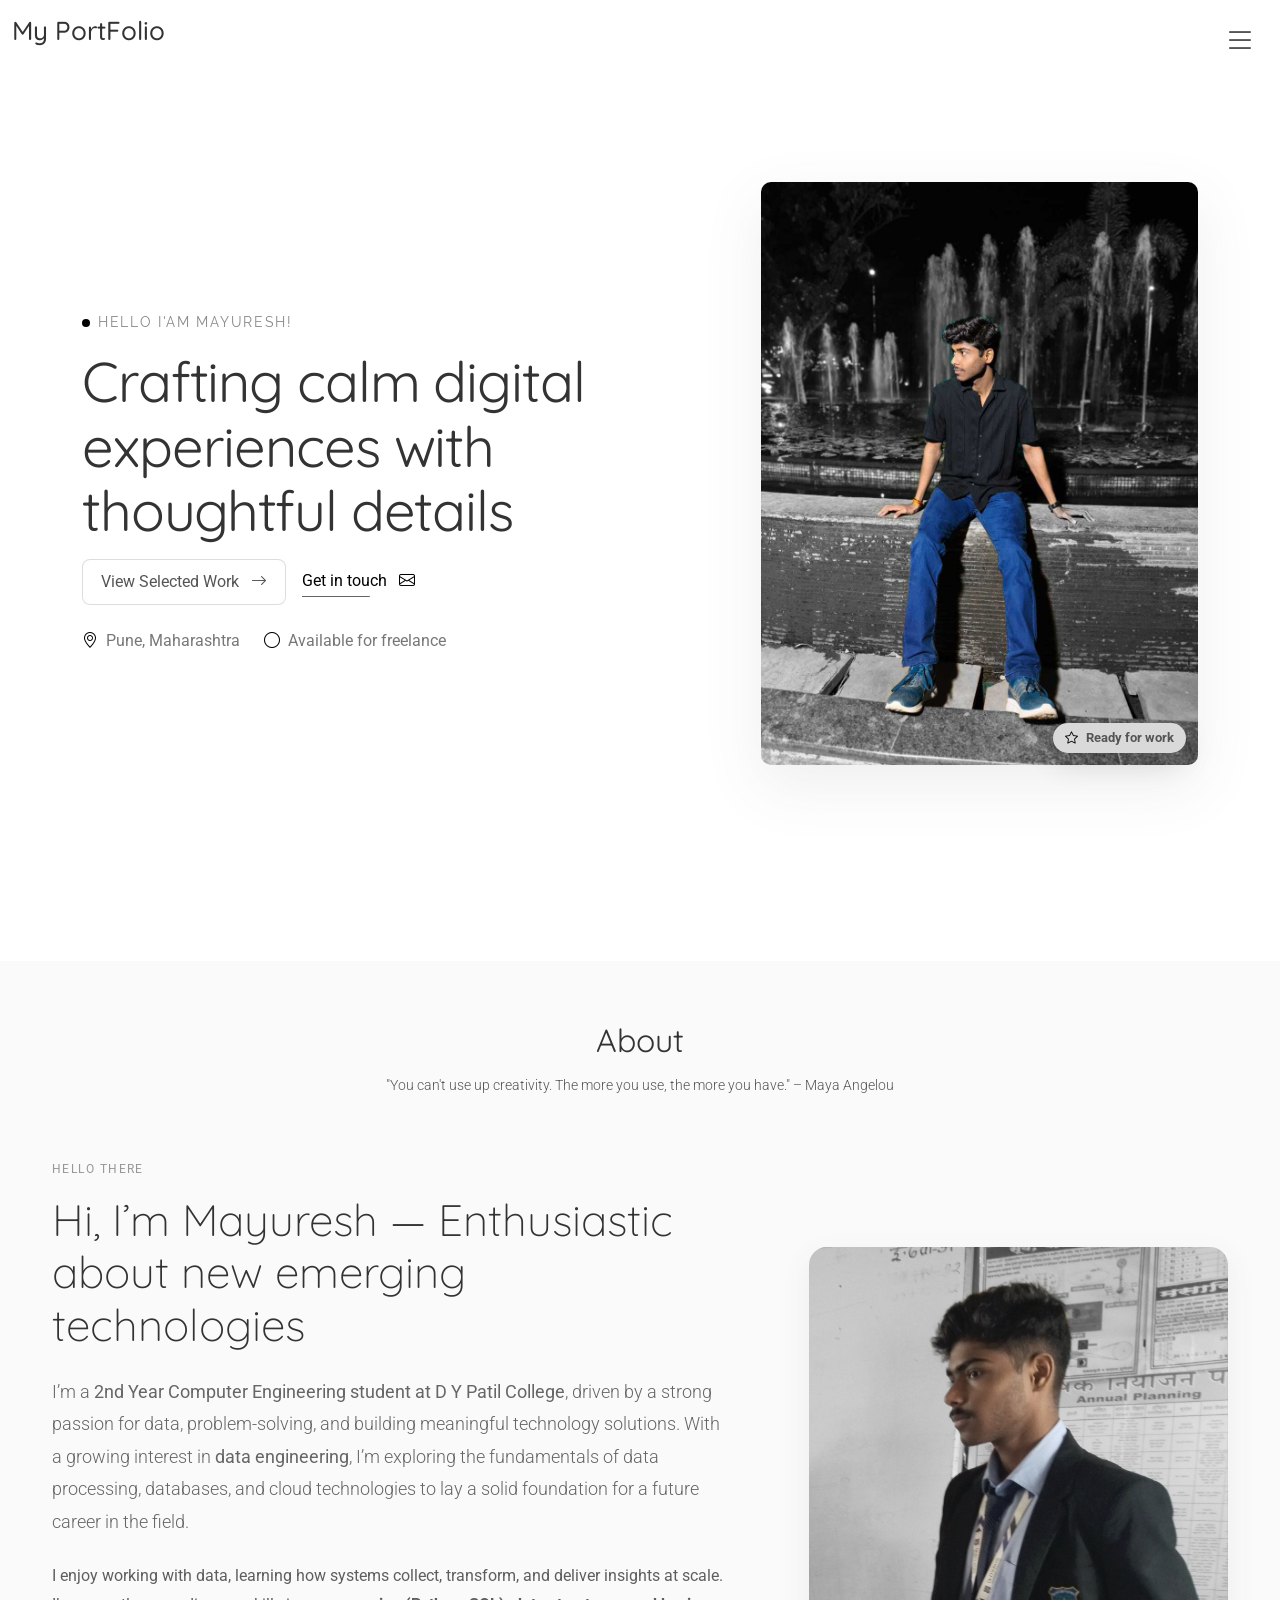
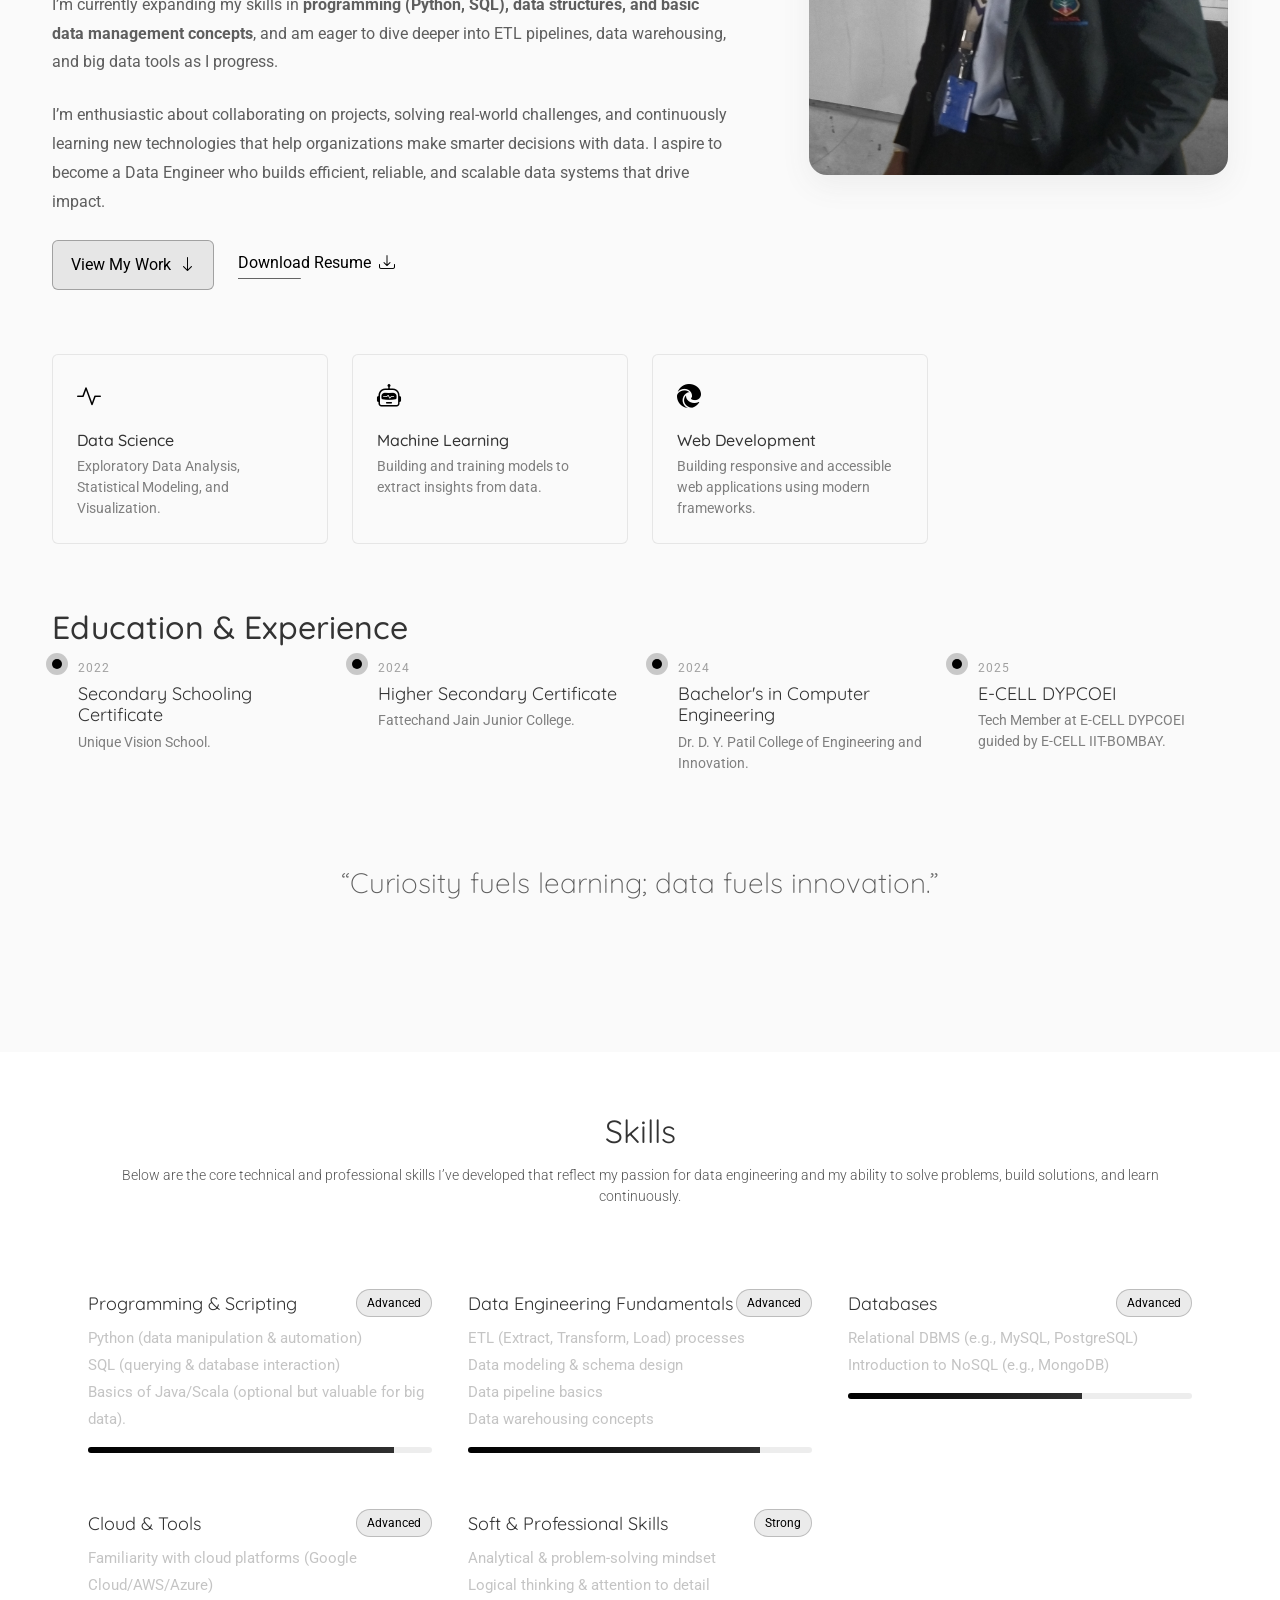
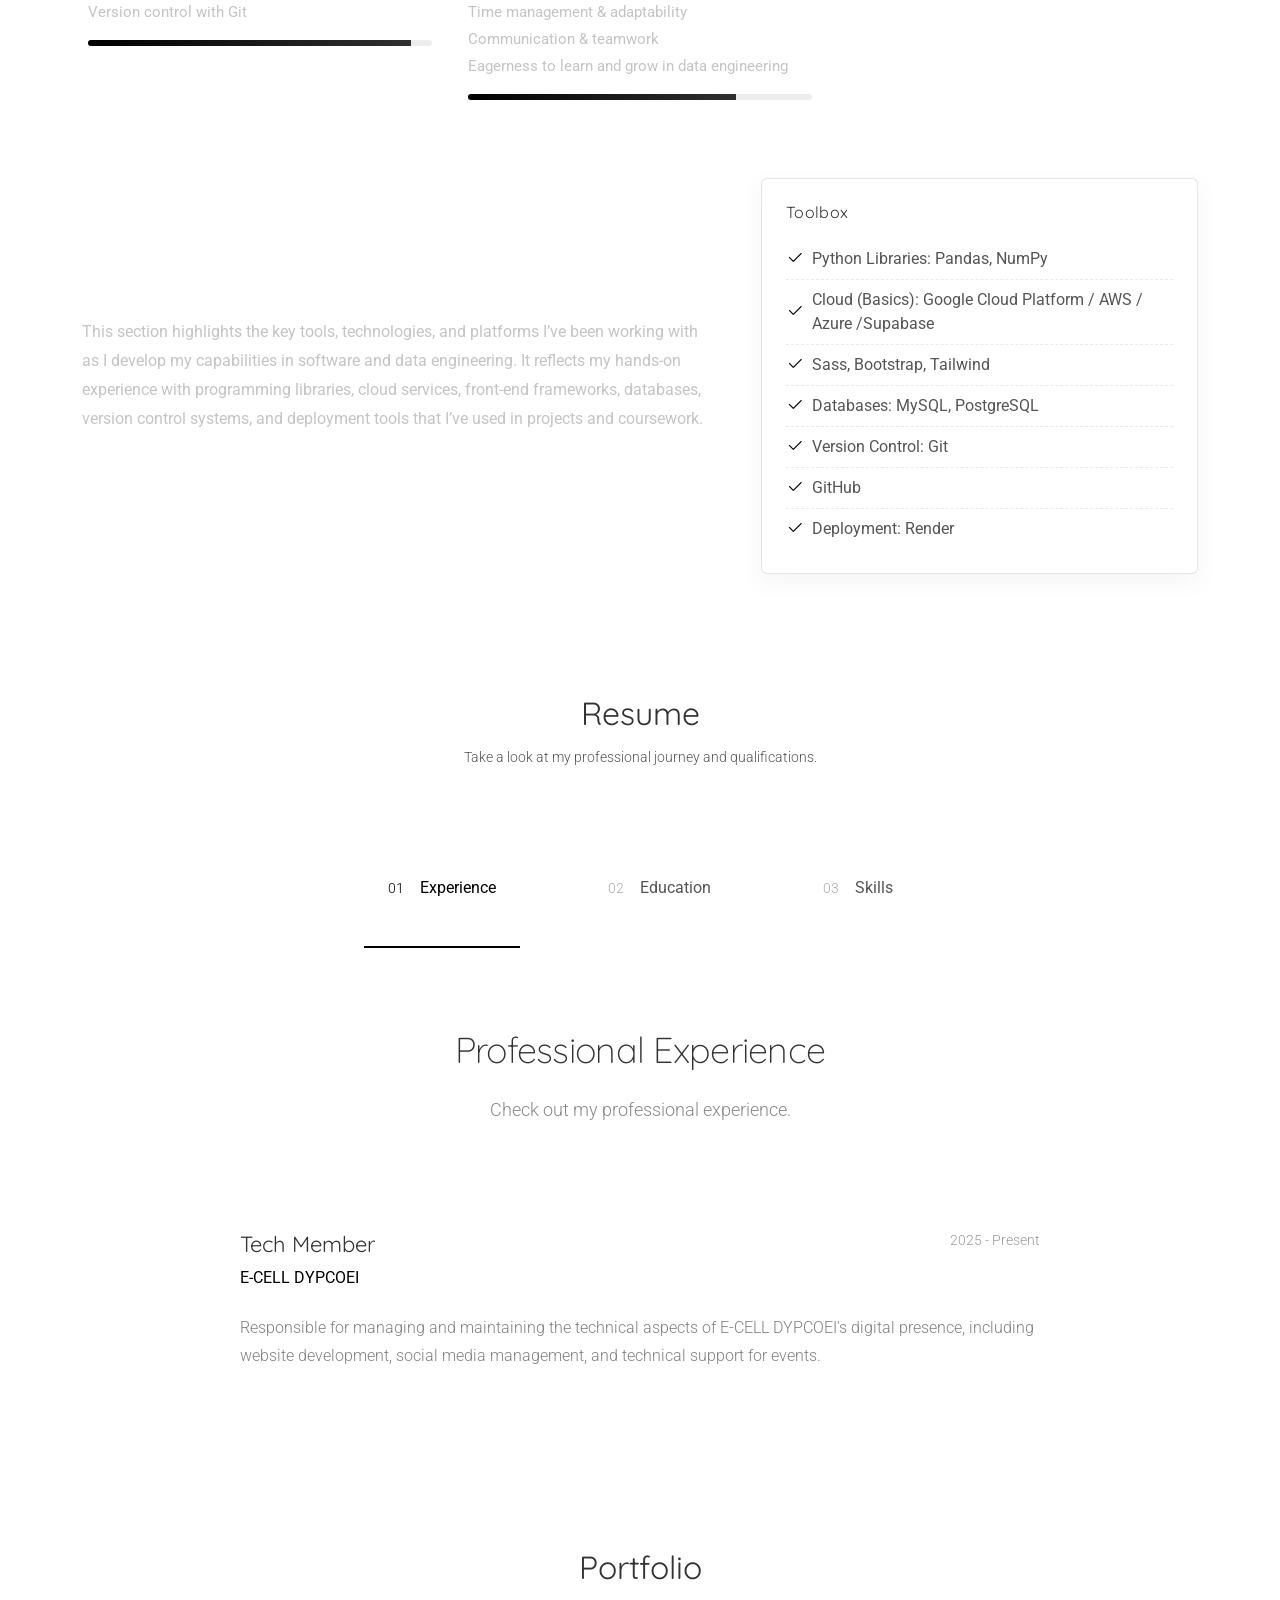
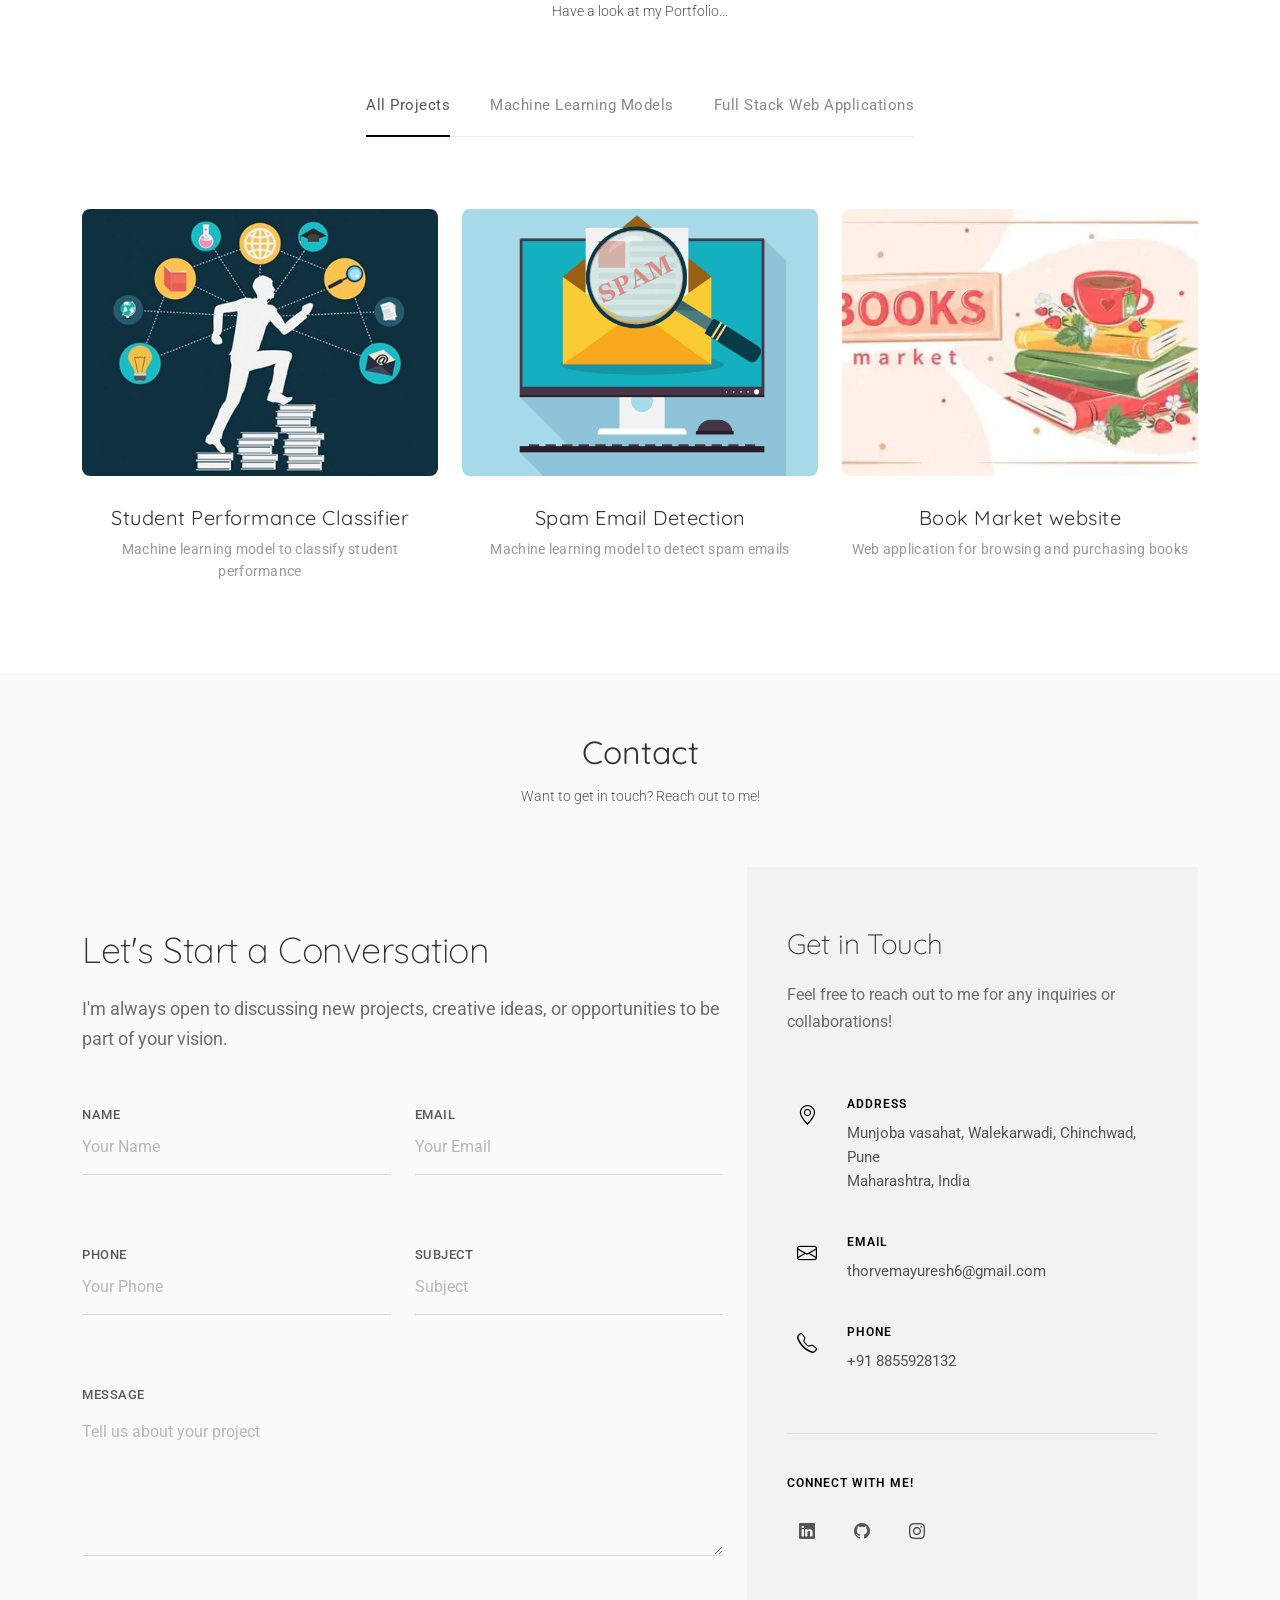
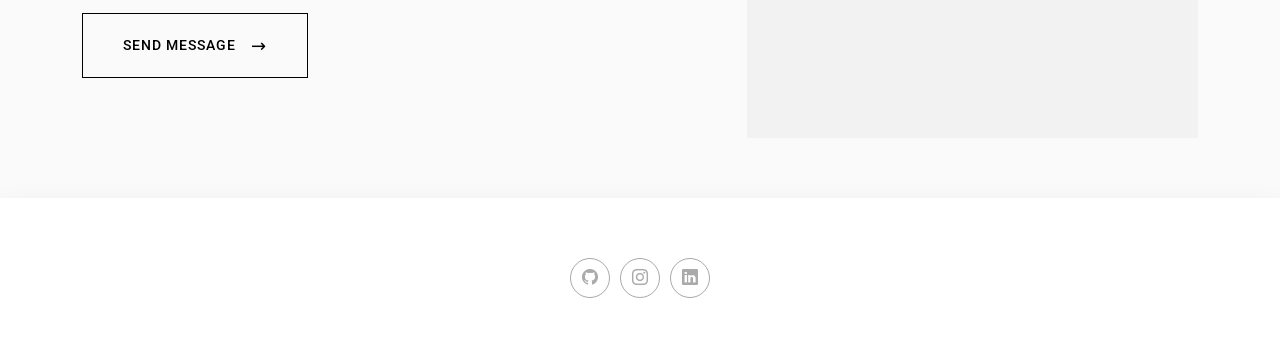
==== commit 2e9ab1b5: "chatbot" ====
--- a/index.html
+++ b/index.html
@@ -15,7 +15,9 @@
   <!-- Fonts -->
   <link href="https://fonts.googleapis.com" rel="preconnect">
   <link href="https://fonts.gstatic.com" rel="preconnect" crossorigin>
-  <link href="https://fonts.googleapis.com/css2?family=Roboto:ital,wght@0,100;0,300;0,400;0,500;0,700;0,900;1,100;1,300;1,400;1,500;1,700;1,900&family=Raleway:ital,wght@0,100;0,200;0,300;0,400;0,500;0,600;0,700;0,800;0,900;1,100;1,200;1,300;1,400;1,500;1,600;1,700;1,800;1,900&family=Quicksand:wght@300;400;500;600;700&display=swap" rel="stylesheet">
+  <link
+    href="https://fonts.googleapis.com/css2?family=Roboto:ital,wght@0,100;0,300;0,400;0,500;0,700;0,900;1,100;1,300;1,400;1,500;1,700;1,900&family=Raleway:ital,wght@0,100;0,200;0,300;0,400;0,500;0,600;0,700;0,800;0,900;1,100;1,200;1,300;1,400;1,500;1,600;1,700;1,800;1,900&family=Quicksand:wght@300;400;500;600;700&display=swap"
+    rel="stylesheet">
 
   <!-- Vendor CSS Files -->
   <link href="assets/vendor/bootstrap/css/bootstrap.min.css" rel="stylesheet">
@@ -134,13 +136,21 @@
               <span class="eyebrow">Hello there</span>
               <h2 class="headline">Hi, I’m Mayuresh — Enthusiastic about new emerging technologies</h2>
               <p class="lead">
-                I’m a <strong>2nd Year Computer Engineering student at D Y Patil College</strong>, driven by a strong passion for data, problem-solving, and building meaningful technology solutions. With a growing interest in <strong>data engineering</strong>, I’m exploring the fundamentals of data processing, databases, and cloud technologies to lay a solid foundation for a future career in the field.
+                I’m a <strong>2nd Year Computer Engineering student at D Y Patil College</strong>, driven by a strong
+                passion for data, problem-solving, and building meaningful technology solutions. With a growing interest
+                in <strong>data engineering</strong>, I’m exploring the fundamentals of data processing, databases, and
+                cloud technologies to lay a solid foundation for a future career in the field.
               </p>
               <p>
-                I enjoy working with data, learning how systems collect, transform, and deliver insights at scale. I’m currently expanding my skills in <strong>programming (Python, SQL), data structures, and basic data management concepts</strong>, and am eager to dive deeper into ETL pipelines, data warehousing, and big data tools as I progress.
+                I enjoy working with data, learning how systems collect, transform, and deliver insights at scale. I’m
+                currently expanding my skills in <strong>programming (Python, SQL), data structures, and basic data
+                  management concepts</strong>, and am eager to dive deeper into ETL pipelines, data warehousing, and
+                big data tools as I progress.
               </p>
               <p>
-                I’m enthusiastic about collaborating on projects, solving real-world challenges, and continuously learning new technologies that help organizations make smarter decisions with data. I aspire to become a Data Engineer who builds efficient, reliable, and scalable data systems that drive impact.
+                I’m enthusiastic about collaborating on projects, solving real-world challenges, and continuously
+                learning new technologies that help organizations make smarter decisions with data. I aspire to become a
+                Data Engineer who builds efficient, reliable, and scalable data systems that drive impact.
               </p>
 
 
@@ -157,7 +167,8 @@
 
           <div class="col-lg-5" data-aos="zoom-in" data-aos-delay="250">
             <figure class="profile-figure text-center text-lg-end">
-              <img src="assets/img/profile/Mayuresh_B&W2.jpg" alt="Portrait of Mayuresh" class="img-fluid profile-photo">
+              <img src="assets/img/profile/Mayuresh_B&W2.jpg" alt="Portrait of Mayuresh"
+                class="img-fluid profile-photo">
               <figcaption class="profile-caption d-flex justify-content-end">
               </figcaption>
             </figure>
@@ -248,7 +259,8 @@
       <!-- Section Title -->
       <div class="container section-title" data-aos="fade-up">
         <h2>Skills</h2>
-        <p>Below are the core technical and professional skills I’ve developed that reflect my passion for data engineering and my ability to solve problems, build solutions, and learn continuously.</p>
+        <p>Below are the core technical and professional skills I’ve developed that reflect my passion for data
+          engineering and my ability to solve problems, build solutions, and learn continuously.</p>
       </div><!-- End Section Title -->
 
       <div class="container" data-aos="fade-up" data-aos-delay="100">
@@ -260,9 +272,11 @@
                 <h3 class="skill-title">Programming & Scripting</h3>
                 <span class="skill-badge">Advanced</span>
               </header>
-              <p class="skill-desc">Python (data manipulation & automation)<br>SQL (querying & database interaction)<br>Basics of Java/Scala (optional but valuable for big data).</p>
+              <p class="skill-desc">Python (data manipulation & automation)<br>SQL (querying & database
+                interaction)<br>Basics of Java/Scala (optional but valuable for big data).</p>
               <div class="progress slim">
-                <div class="progress-bar" role="progressbar" aria-valuenow="89" aria-valuemin="0" aria-valuemax="100"></div>
+                <div class="progress-bar" role="progressbar" aria-valuenow="89" aria-valuemin="0" aria-valuemax="100">
+                </div>
               </div>
             </article>
           </div>
@@ -273,9 +287,11 @@
                 <h3 class="skill-title">Data Engineering Fundamentals</h3>
                 <span class="skill-badge">Advanced</span>
               </header>
-              <p class="skill-desc">ETL (Extract, Transform, Load) processes<br>Data modeling & schema design<br>Data pipeline basics<br>Data warehousing concepts</p>
+              <p class="skill-desc">ETL (Extract, Transform, Load) processes<br>Data modeling & schema design<br>Data
+                pipeline basics<br>Data warehousing concepts</p>
               <div class="progress slim">
-                <div class="progress-bar" role="progressbar" aria-valuenow="85" aria-valuemin="0" aria-valuemax="100"></div>
+                <div class="progress-bar" role="progressbar" aria-valuenow="85" aria-valuemin="0" aria-valuemax="100">
+                </div>
               </div>
             </article>
           </div>
@@ -286,9 +302,11 @@
                 <h3 class="skill-title">Databases</h3>
                 <span class="skill-badge">Advanced</span>
               </header>
-              <p class="skill-desc">Relational DBMS (e.g., MySQL, PostgreSQL)<br>Introduction to NoSQL (e.g., MongoDB)</p>
+              <p class="skill-desc">Relational DBMS (e.g., MySQL, PostgreSQL)<br>Introduction to NoSQL (e.g., MongoDB)
+              </p>
               <div class="progress slim">
-                <div class="progress-bar" role="progressbar" aria-valuenow="68" aria-valuemin="0" aria-valuemax="100"></div>
+                <div class="progress-bar" role="progressbar" aria-valuenow="68" aria-valuemin="0" aria-valuemax="100">
+                </div>
               </div>
             </article>
           </div>
@@ -301,9 +319,11 @@
                 <h3 class="skill-title">Cloud & Tools</h3>
                 <span class="skill-badge">Advanced</span>
               </header>
-              <p class="skill-desc">Familiarity with cloud platforms (Google Cloud/AWS/Azure)<br>Version control with Git</p>
+              <p class="skill-desc">Familiarity with cloud platforms (Google Cloud/AWS/Azure)<br>Version control with
+                Git</p>
               <div class="progress slim">
-                <div class="progress-bar" role="progressbar" aria-valuenow="94" aria-valuemin="0" aria-valuemax="100"></div>
+                <div class="progress-bar" role="progressbar" aria-valuenow="94" aria-valuemin="0" aria-valuemax="100">
+                </div>
               </div>
             </article>
           </div>
@@ -314,9 +334,12 @@
                 <h3 class="skill-title">Soft & Professional Skills</h3>
                 <span class="skill-badge">Strong</span>
               </header>
-              <p class="skill-desc">Analytical & problem-solving mindset<br>Logical thinking & attention to detail<br>Time management & adaptability <br>Communication & teamwork<br>Eagerness to learn and grow in data engineering</p>
+              <p class="skill-desc">Analytical & problem-solving mindset<br>Logical thinking & attention to
+                detail<br>Time management & adaptability <br>Communication & teamwork<br>Eagerness to learn and grow in
+                data engineering</p>
               <div class="progress slim">
-                <div class="progress-bar" role="progressbar" aria-valuenow="78" aria-valuemin="0" aria-valuemax="100"></div>
+                <div class="progress-bar" role="progressbar" aria-valuenow="78" aria-valuemin="0" aria-valuemax="100">
+                </div>
               </div>
             </article>
           </div>
@@ -327,20 +350,29 @@
             <div class="soft-card p-4 rounded-2">
               <h4 class="mini-head mb-3">Toolbox</h4>
               <ul class="list-unstyled tool-list mb-0">
-                <li class="d-flex align-items-center gap-2"><i class="bi bi-check2"></i><span>Python Libraries: Pandas, NumPy</span></li>
-                <li class="d-flex align-items-center gap-2"><i class="bi bi-check2"></i><span>Cloud (Basics): Google Cloud Platform / AWS / Azure /Supabase</span></li>
-                <li class="d-flex align-items-center gap-2"><i class="bi bi-check2"></i><span>Sass, Bootstrap, Tailwind</span></li>
-                <li class="d-flex align-items-center gap-2"><i class="bi bi-check2"></i><span>Databases: MySQL, PostgreSQL</span></li>
-                <li class="d-flex align-items-center gap-2"><i class="bi bi-check2"></i><span>Version Control: Git</span></li>
+                <li class="d-flex align-items-center gap-2"><i class="bi bi-check2"></i><span>Python Libraries: Pandas,
+                    NumPy</span></li>
+                <li class="d-flex align-items-center gap-2"><i class="bi bi-check2"></i><span>Cloud (Basics): Google
+                    Cloud Platform / AWS / Azure /Supabase</span></li>
+                <li class="d-flex align-items-center gap-2"><i class="bi bi-check2"></i><span>Sass, Bootstrap,
+                    Tailwind</span></li>
+                <li class="d-flex align-items-center gap-2"><i class="bi bi-check2"></i><span>Databases: MySQL,
+                    PostgreSQL</span></li>
+                <li class="d-flex align-items-center gap-2"><i class="bi bi-check2"></i><span>Version Control:
+                    Git</span></li>
                 <li class="d-flex align-items-center gap-2"><i class="bi bi-check2"></i><span>GitHub</span></li>
-                <li class="d-flex align-items-center gap-2"><i class="bi bi-check2"></i><span>Deployment: Render</span></li>
+                <li class="d-flex align-items-center gap-2"><i class="bi bi-check2"></i><span>Deployment: Render</span>
+                </li>
               </ul>
             </div>
           </div>
 
           <div class="col-lg-7 order-lg-1" data-aos="fade-up" data-aos-delay="200">
             <div class="note">
-              <p class="mb-0">This section highlights the key tools, technologies, and platforms I’ve been working with as I develop my capabilities in software and data engineering. It reflects my hands-on experience with programming libraries, cloud services, front-end frameworks, databases, version control systems, and deployment tools that I’ve used in projects and coursework.</p>
+              <p class="mb-0">This section highlights the key tools, technologies, and platforms I’ve been working with
+                as I develop my capabilities in software and data engineering. It reflects my hands-on experience with
+                programming libraries, cloud services, front-end frameworks, databases, version control systems, and
+                deployment tools that I’ve used in projects and coursework.</p>
             </div>
           </div>
         </div>
@@ -362,21 +394,27 @@
 
         <div class="row">
           <div class="col-lg-12">
-            <ul class="nav nav-pills resume-navigation justify-content-center" id="resume-resume-tabs" role="tablist" data-aos="fade-up" data-aos-delay="200">
+            <ul class="nav nav-pills resume-navigation justify-content-center" id="resume-resume-tabs" role="tablist"
+              data-aos="fade-up" data-aos-delay="200">
               <li class="nav-item" role="presentation">
-                <button class="nav-link active" id="resume-experience-tab" data-bs-toggle="pill" data-bs-target="#resume-experience" type="button" role="tab" aria-controls="resume-experience" aria-selected="true">
+                <button class="nav-link active" id="resume-experience-tab" data-bs-toggle="pill"
+                  data-bs-target="#resume-experience" type="button" role="tab" aria-controls="resume-experience"
+                  aria-selected="true">
                   <span class="nav-number">01</span>
                   <span class="nav-label">Experience</span>
                 </button>
               </li>
               <li class="nav-item" role="presentation">
-                <button class="nav-link" id="resume-education-tab" data-bs-toggle="pill" data-bs-target="#resume-education" type="button" role="tab" aria-controls="resume-education" aria-selected="false">
+                <button class="nav-link" id="resume-education-tab" data-bs-toggle="pill"
+                  data-bs-target="#resume-education" type="button" role="tab" aria-controls="resume-education"
+                  aria-selected="false">
                   <span class="nav-number">02</span>
                   <span class="nav-label">Education</span>
                 </button>
               </li>
               <li class="nav-item" role="presentation">
-                <button class="nav-link" id="resume-skills-tab" data-bs-toggle="pill" data-bs-target="#resume-skills" type="button" role="tab" aria-controls="resume-skills" aria-selected="false">
+                <button class="nav-link" id="resume-skills-tab" data-bs-toggle="pill" data-bs-target="#resume-skills"
+                  type="button" role="tab" aria-controls="resume-skills" aria-selected="false">
                   <span class="nav-number">03</span>
                   <span class="nav-label">Skills</span>
                 </button>
@@ -386,7 +424,8 @@
         </div>
 
         <div class="tab-content resume-content" id="resume-resume-tabContent">
-          <div class="tab-pane fade show active" id="resume-experience" role="tabpanel" aria-labelledby="resume-experience-tab" tabindex="0" data-aos="fade-up" data-aos-delay="300">
+          <div class="tab-pane fade show active" id="resume-experience" role="tabpanel"
+            aria-labelledby="resume-experience-tab" tabindex="0" data-aos="fade-up" data-aos-delay="300">
             <div class="section-intro">
               <h2>Professional Experience</h2>
               <p>Check out my professional experience.</p>
@@ -402,13 +441,16 @@
                   <div class="period">2025 - Present</div>
                 </div>
                 <div class="item-content">
-                  <p>Responsible for managing and maintaining the technical aspects of E-CELL DYPCOEI's digital presence, including website development, social media management, and technical support for events.</p>
-                </div>
-              </div>
-            </div>
-          </div>
-
-          <div class="tab-pane fade" id="resume-education" role="tabpanel" aria-labelledby="resume-education-tab" tabindex="0" data-aos="fade-up" data-aos-delay="300">
+                  <p>Responsible for managing and maintaining the technical aspects of E-CELL DYPCOEI's digital
+                    presence, including website development, social media management, and technical support for events.
+                  </p>
+                </div>
+              </div>
+            </div>
+          </div>
+
+          <div class="tab-pane fade" id="resume-education" role="tabpanel" aria-labelledby="resume-education-tab"
+            tabindex="0" data-aos="fade-up" data-aos-delay="300">
             <div class="section-intro">
               <h2>Check out my Educational Background</h2>
               <p></p>
@@ -441,13 +483,15 @@
                 <div class="degree-details">
                   <h3>Bachelor of Engineering</h3>
                   <div class="institution">Global Learning Academy</div>
-                  <p>Currently pursuing a Bachelor of Engineering degree with a focus on computer science and engineering principles.</p>
-                </div>
-              </div>
-            </div>
-          </div>
-
-          <div class="tab-pane fade" id="resume-skills" role="tabpanel" aria-labelledby="resume-skills-tab" tabindex="0" data-aos="fade-up" data-aos-delay="300">
+                  <p>Currently pursuing a Bachelor of Engineering degree with a focus on computer science and
+                    engineering principles.</p>
+                </div>
+              </div>
+            </div>
+          </div>
+
+          <div class="tab-pane fade" id="resume-skills" role="tabpanel" aria-labelledby="resume-skills-tab" tabindex="0"
+            data-aos="fade-up" data-aos-delay="300">
             <div class="section-intro">
               <h2>Core Skills</h2>
               <p>Take a sneak peek at my core skills.</p>
@@ -517,13 +561,16 @@
             <div class="col-lg-4 col-md-6 portfolio-item isotope-item filter-branding">
               <div class="portfolio-card">
                 <div class="image-container">
-                  <img src="assets/img/portfolio/student_performance_classifier.jpg" class="img-fluid" alt="Student Performance Classifier" loading="lazy">
+                  <img src="assets/img/portfolio/student_performance_classifier.jpg" class="img-fluid"
+                    alt="Student Performance Classifier" loading="lazy">
                   <div class="overlay">
                     <div class="overlay-content">
-                      <a href="portfolio-detailsstudentperformance.html" class="glightbox zoom-link" title="Student Performance Classifier Project">
+                      <a href="portfolio-detailsstudentperformance.html" class="glightbox zoom-link"
+                        title="Student Performance Classifier Project">
                         <i class="bi bi-zoom-in"></i>
                       </a>
-                      <a href="portfolio-detailsstudentperformance.html" class="details-link" title="View Project Details">
+                      <a href="portfolio-detailsstudentperformance.html" class="details-link"
+                        title="View Project Details">
                         <i class="bi bi-arrow-right"></i>
                       </a>
                     </div>
@@ -539,10 +586,12 @@
             <div class="col-lg-4 col-md-6 portfolio-item isotope-item filter-web">
               <div class="portfolio-card">
                 <div class="image-container">
-                  <img src="assets/img/portfolio/Spam_email_detection.png" class="img-fluid" alt="Spam Email Detection" loading="lazy">
+                  <img src="assets/img/portfolio/Spam_email_detection.png" class="img-fluid" alt="Spam Email Detection"
+                    loading="lazy">
                   <div class="overlay">
                     <div class="overlay-content">
-                      <a href="portfolio-spamemail.html" class="glightbox zoom-link" title="Spam Email Detection Project">
+                      <a href="portfolio-spamemail.html" class="glightbox zoom-link"
+                        title="Spam Email Detection Project">
                         <i class="bi bi-zoom-in"></i>
                       </a>
                       <a href="portfolio-spamemail.html" class="details-link" title="View Project Details">
@@ -561,7 +610,8 @@
             <div class="col-lg-4 col-md-6 portfolio-item isotope-item filter-print">
               <div class="portfolio-card">
                 <div class="image-container">
-                  <img src="assets/img/portfolio/bookmarket.webp" class="img-fluid" alt="Magazine Design" loading="lazy">
+                  <img src="assets/img/portfolio/bookmarket.webp" class="img-fluid" alt="Magazine Design"
+                    loading="lazy">
                   <div class="overlay">
                     <div class="overlay-content">
                       <a href="portfolio-bookmarket.html" class="glightbox zoom-link" title="bookmarket">
@@ -579,11 +629,11 @@
                 </div>
               </div>
             </div><!-- End Portfolio Item -->
-                </div>
-              </div>
-            </div><!-- End Portfolio Item -->
-          </div><!-- End Portfolio Grid -->
+          </div>
         </div>
+      </div><!-- End Portfolio Item -->
+      </div><!-- End Portfolio Grid -->
+      </div>
       </div>
     </section><!-- /Portfolio Section -->
 
@@ -601,21 +651,24 @@
             <div class="contact-form-container">
               <div class="form-intro">
                 <h2>Let's Start a Conversation</h2>
-                <p>I'm always open to discussing new projects, creative ideas, or opportunities to be part of your vision.</p>
+                <p>I'm always open to discussing new projects, creative ideas, or opportunities to be part of your
+                  vision.</p>
               </div>
 
               <form action="forms/contact.php" method="post" class="php-email-form contact-form">
                 <div class="row">
                   <div class="col-md-6">
                     <div class="form-field">
-                      <input type="text" name="name" class="form-input" id="userName" placeholder="Your Name" required="">
+                      <input type="text" name="name" class="form-input" id="userName" placeholder="Your Name"
+                        required="">
                       <label for="userName" class="field-label">Name</label>
                     </div>
                   </div>
 
                   <div class="col-md-6">
                     <div class="form-field">
-                      <input type="email" class="form-input" name="email" id="userEmail" placeholder="Your Email" required="">
+                      <input type="email" class="form-input" name="email" id="userEmail" placeholder="Your Email"
+                        required="">
                       <label for="userEmail" class="field-label">Email</label>
                     </div>
                   </div>
@@ -631,14 +684,16 @@
 
                   <div class="col-md-6">
                     <div class="form-field">
-                      <input type="text" class="form-input" name="subject" id="messageSubject" placeholder="Subject" required="">
+                      <input type="text" class="form-input" name="subject" id="messageSubject" placeholder="Subject"
+                        required="">
                       <label for="messageSubject" class="field-label">Subject</label>
                     </div>
                   </div>
                 </div>
 
                 <div class="form-field message-field">
-                  <textarea class="form-input message-input" name="message" id="userMessage" rows="5" placeholder="Tell us about your project" required=""></textarea>
+                  <textarea class="form-input message-input" name="message" id="userMessage" rows="5"
+                    placeholder="Tell us about your project" required=""></textarea>
                   <label for="userMessage" class="field-label">Message</label>
                 </div>
 
@@ -730,7 +785,8 @@
   </footer>
 
   <!-- Scroll Top -->
-  <a href="#" id="scroll-top" class="scroll-top d-flex align-items-center justify-content-center"><i class="bi bi-arrow-up-short"></i></a>
+  <a href="#" id="scroll-top" class="scroll-top d-flex align-items-center justify-content-center"><i
+      class="bi bi-arrow-up-short"></i></a>
 
   <!-- Preloader -->
   <div id="preloader">
@@ -753,7 +809,19 @@
 
   <!-- Main JS File -->
   <script src="assets/js/main.js"></script>
-
+  <!--Start of Tawk.to Script-->
+  <script type="text/javascript">
+    var Tawk_API = Tawk_API || {}, Tawk_LoadStart = new Date();
+    (function () {
+      var s1 = document.createElement("script"), s0 = document.getElementsByTagName("script")[0];
+      s1.async = true;
+      s1.src = 'https://embed.tawk.to/69a292f19d76e61c3879627a/1jihgs0gf';
+      s1.charset = 'UTF-8';
+      s1.setAttribute('crossorigin', '*');
+      s0.parentNode.insertBefore(s1, s0);
+    })();
+  </script>
+  <!--End of Tawk.to Script-->
 </body>
 
 </html>
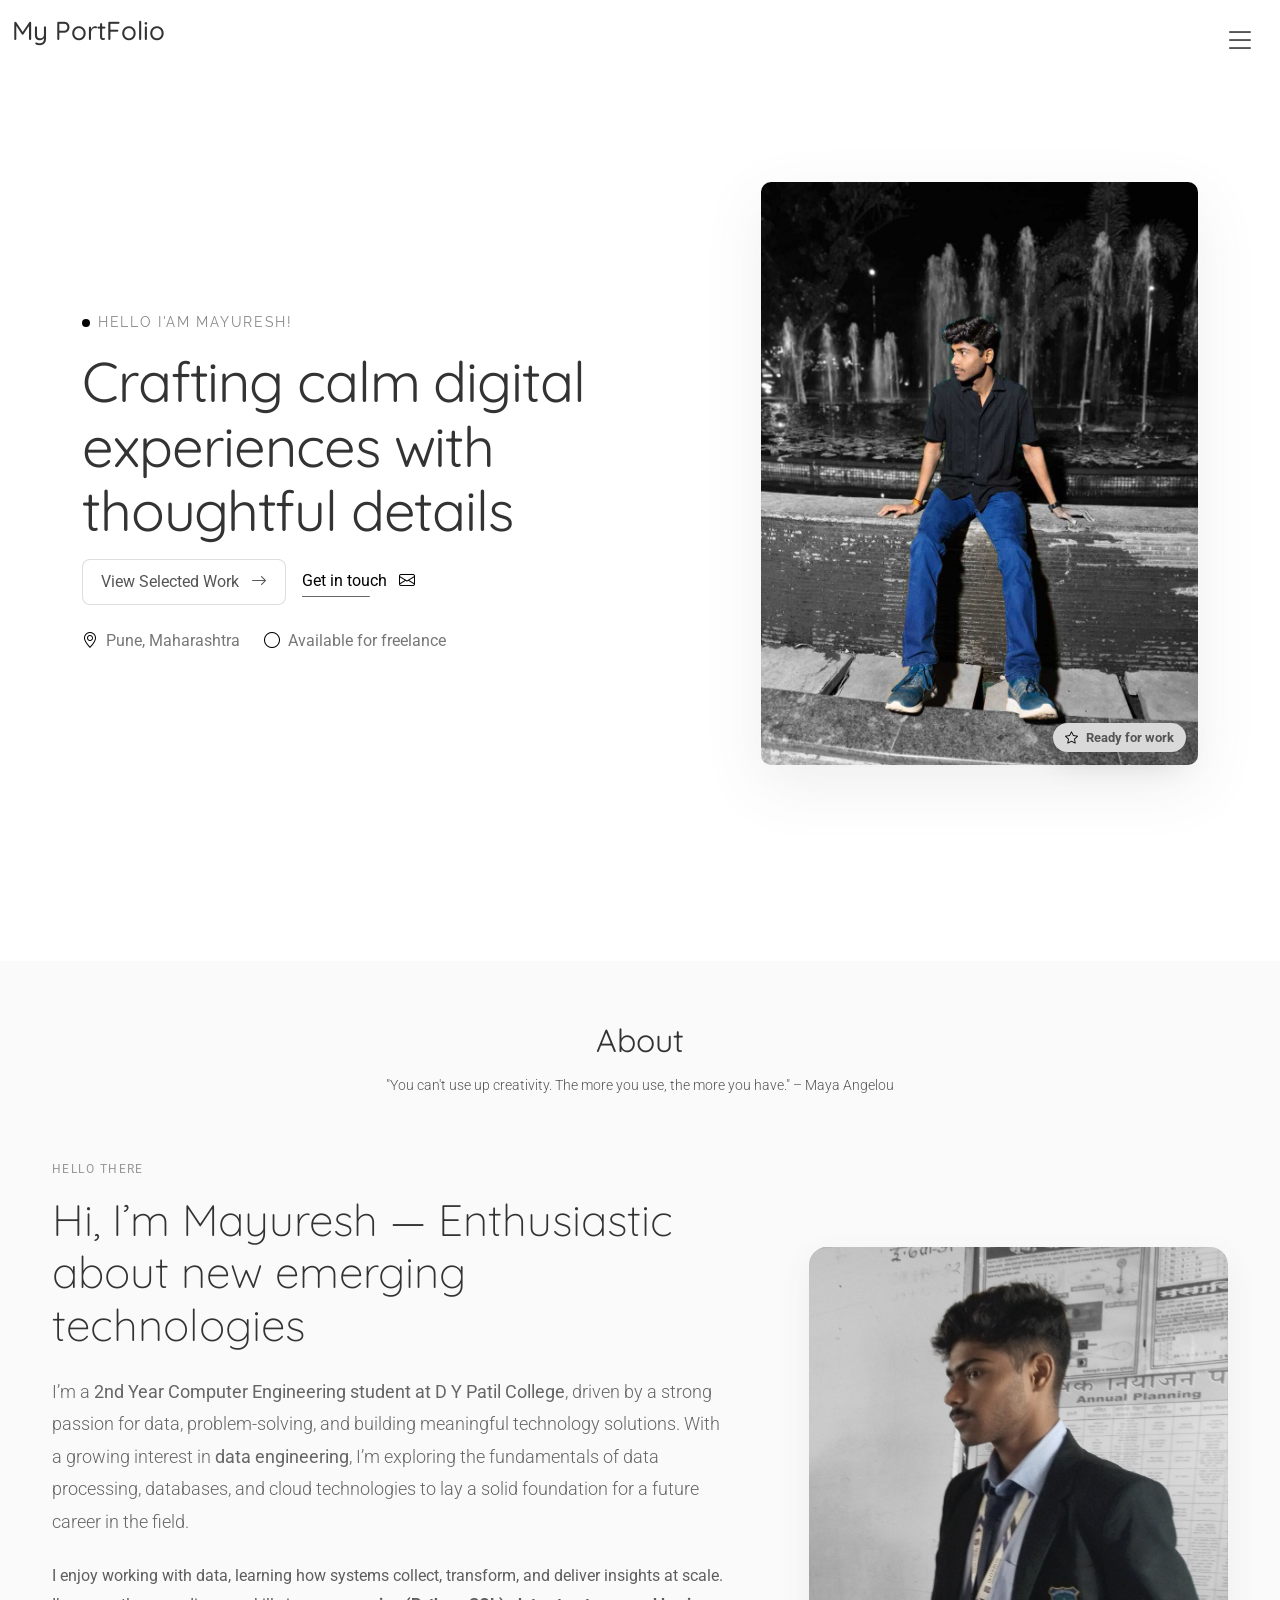
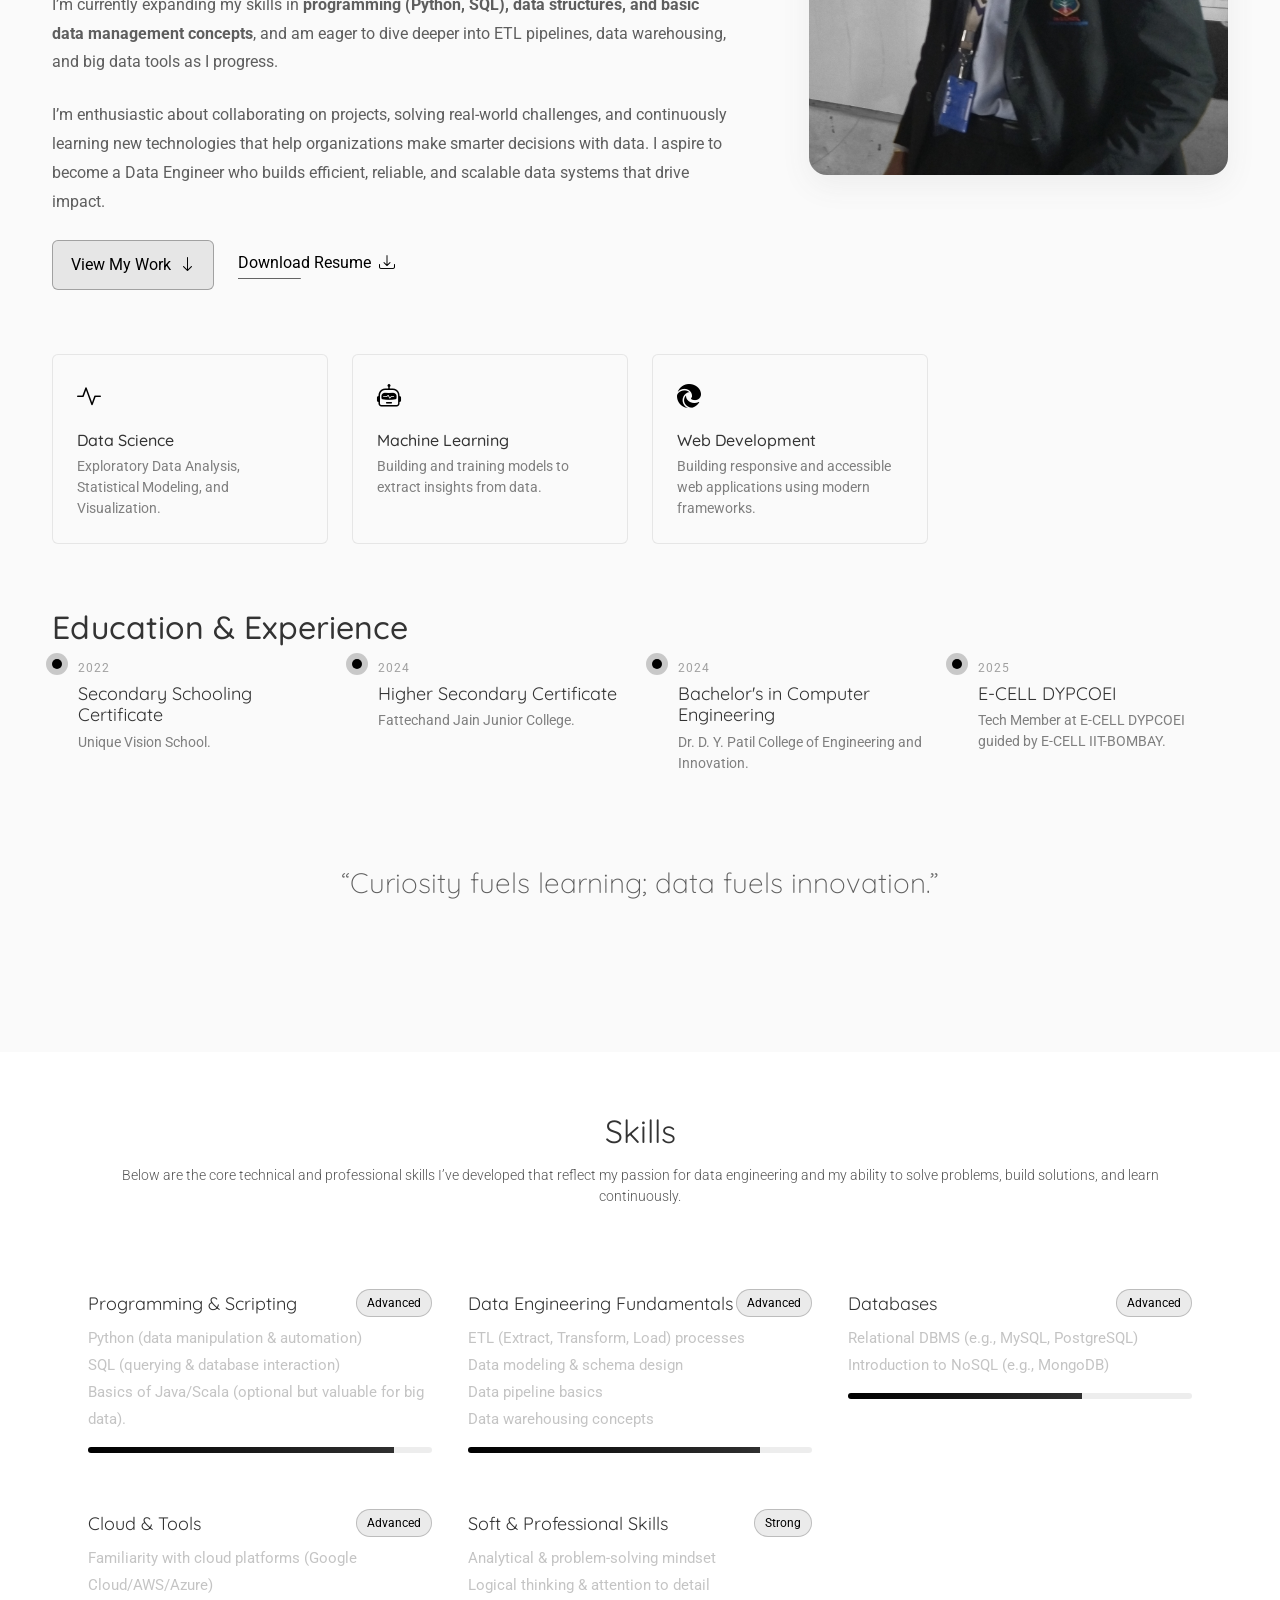
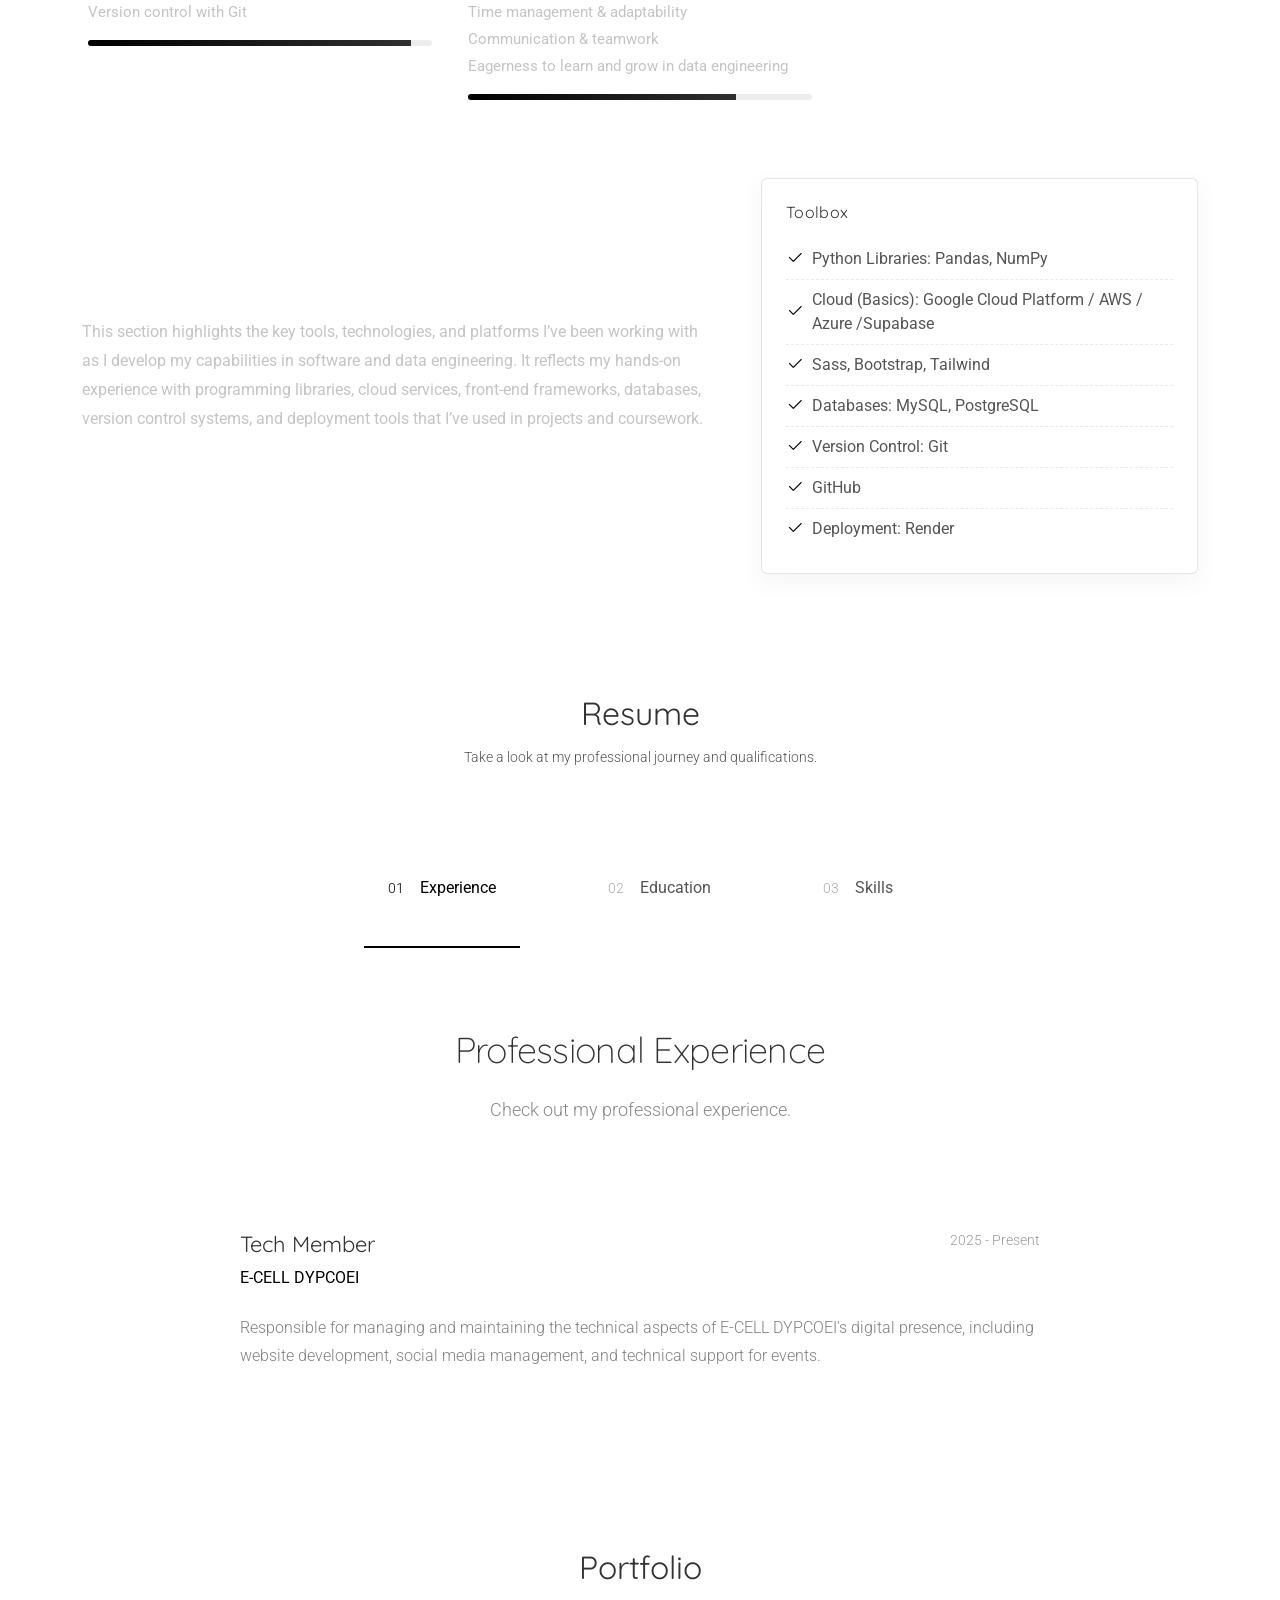
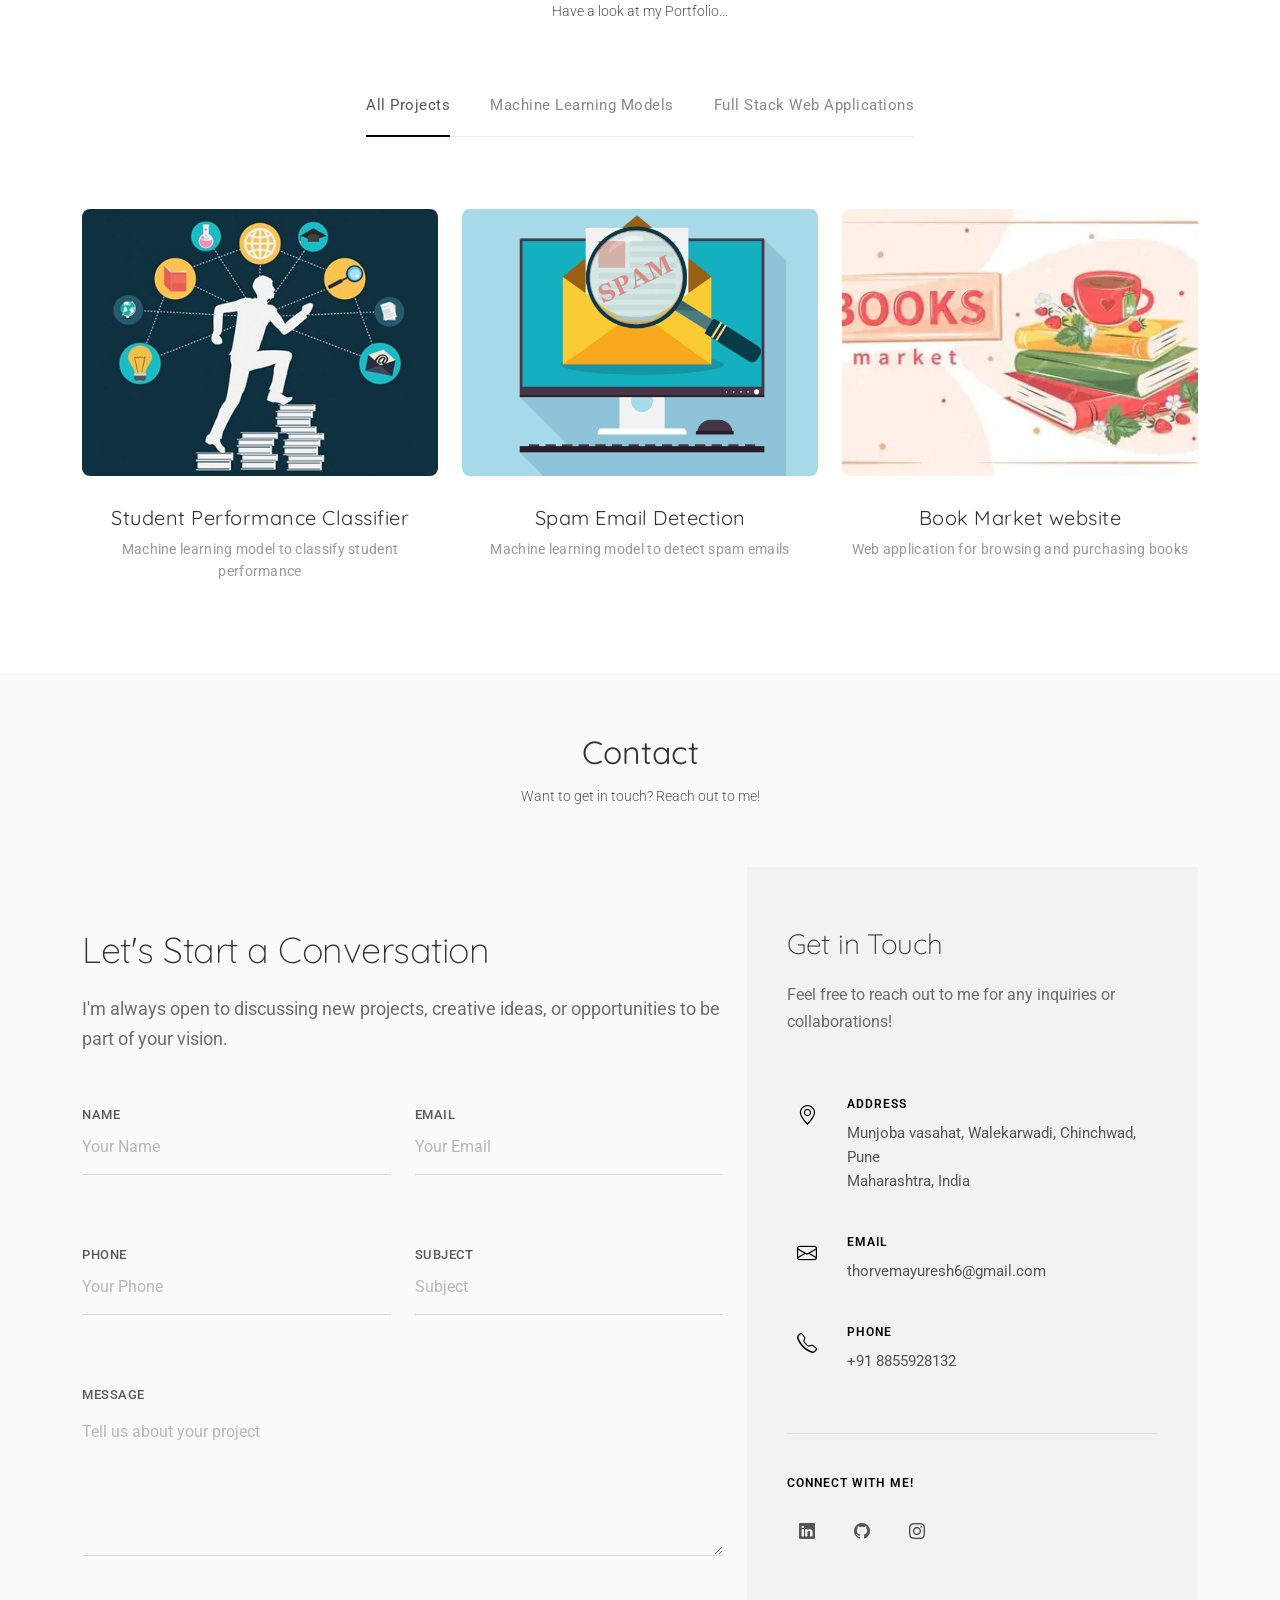
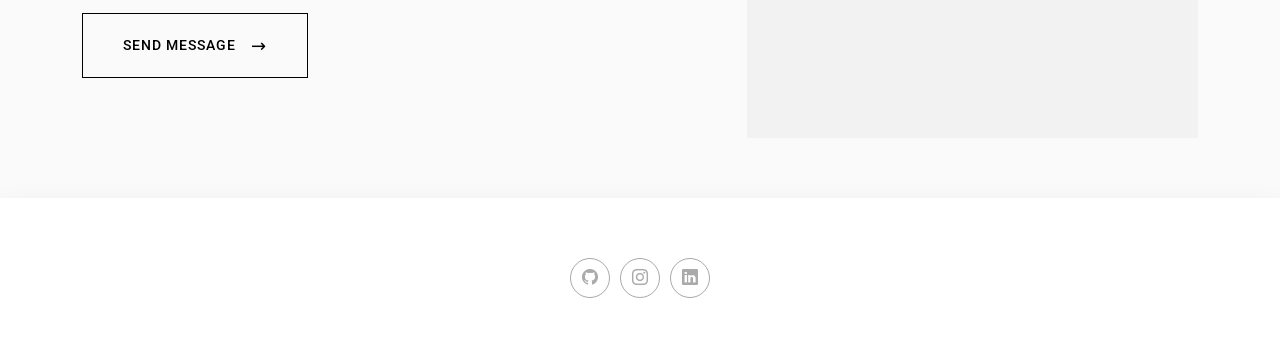
==== commit fa60839f: "SEO" ====
--- a/index.html
+++ b/index.html
@@ -7,7 +7,7 @@
   <title>My Portfolio</title>
   <meta name="description" content="">
   <meta name="keywords" content="">
-
+  <meta name="google-site-verification" content="googled157501d0a4bb2a6.html">
   <!-- Favicons -->
   <link href="assets/img/Zoro_fevicon.jpg" rel="apple-touch-icon">
   <link href="assets/img/zoro-jolly-roger-joaks.jpg" rel="icon">
@@ -816,7 +816,7 @@
       var s1 = document.createElement("script"), s0 = document.getElementsByTagName("script")[0];
       s1.async = true;
       s1.src = 'https://embed.tawk.to/69a292f19d76e61c3879627a/1jihgs0gf';
-      s1.charset = 'UTF-8';
+      s1.charset = 'UTF-8';    
       s1.setAttribute('crossorigin', '*');
       s0.parentNode.insertBefore(s1, s0);
     })();
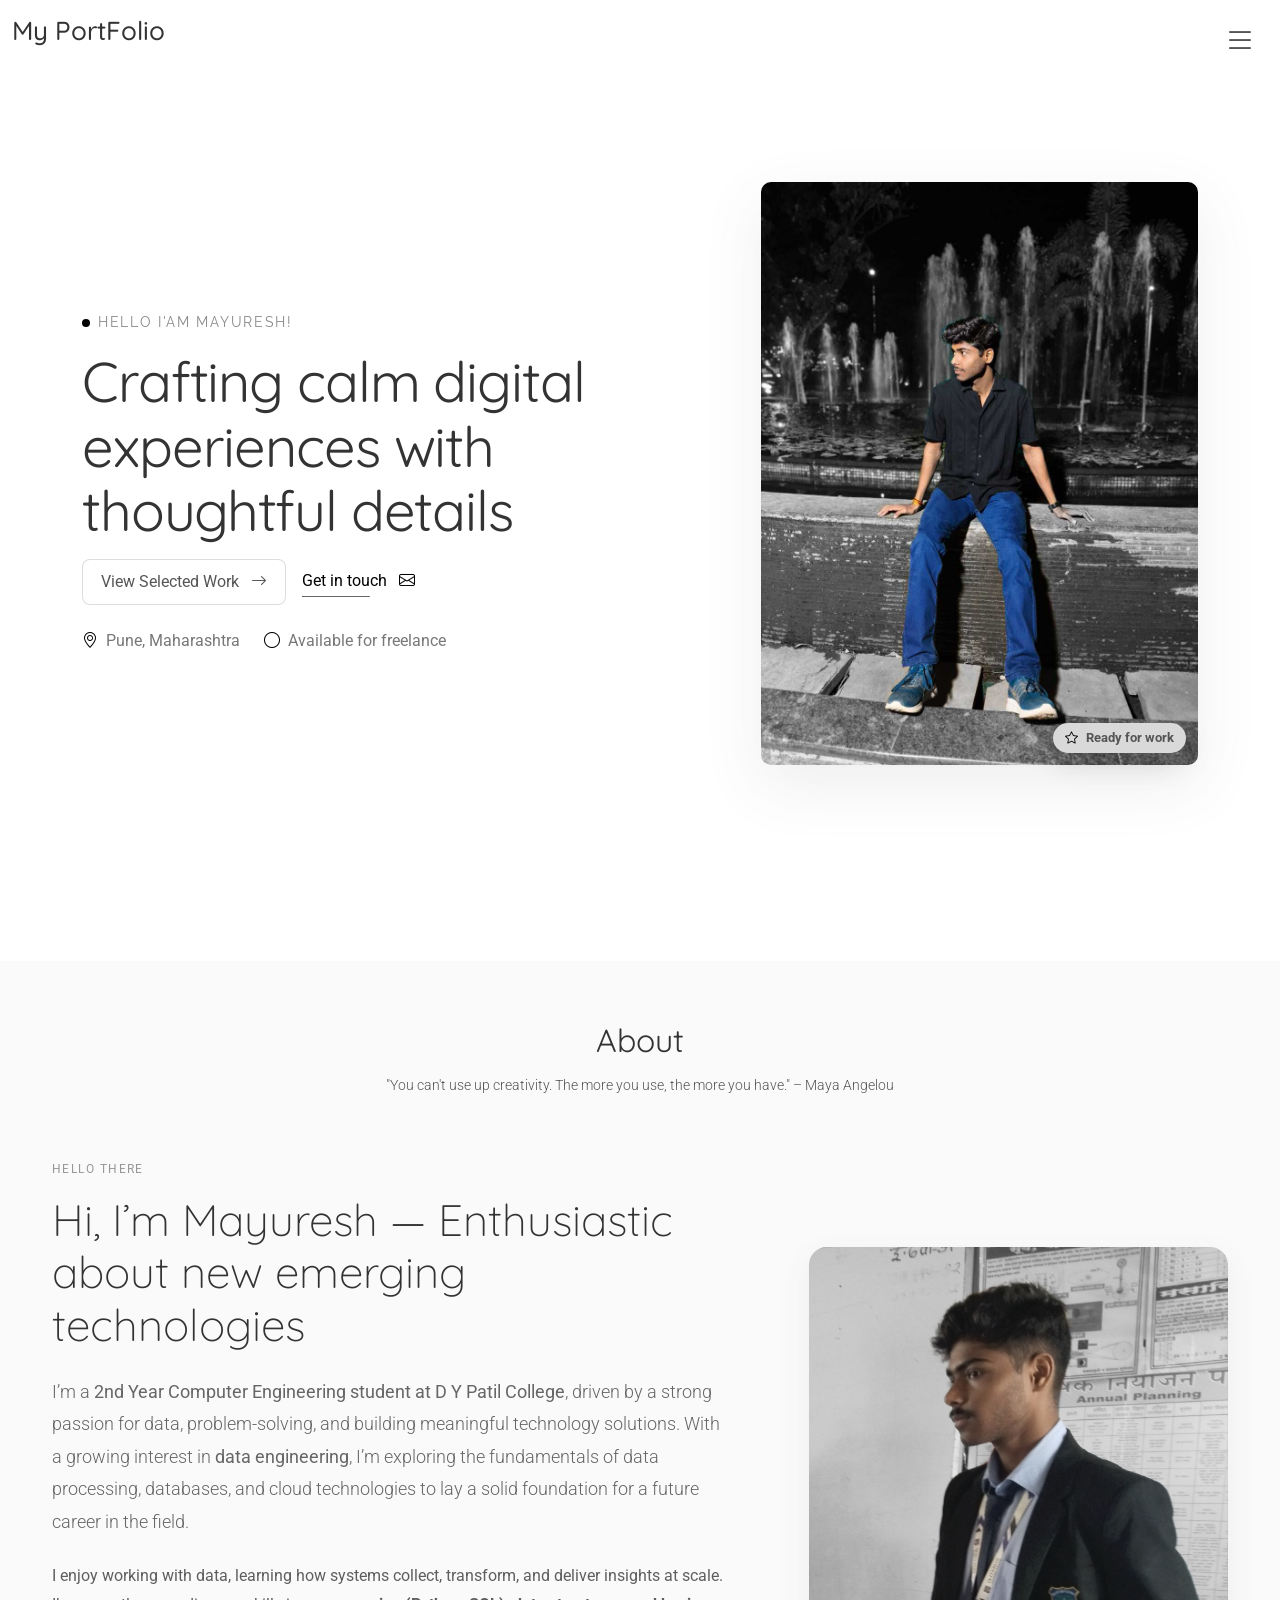
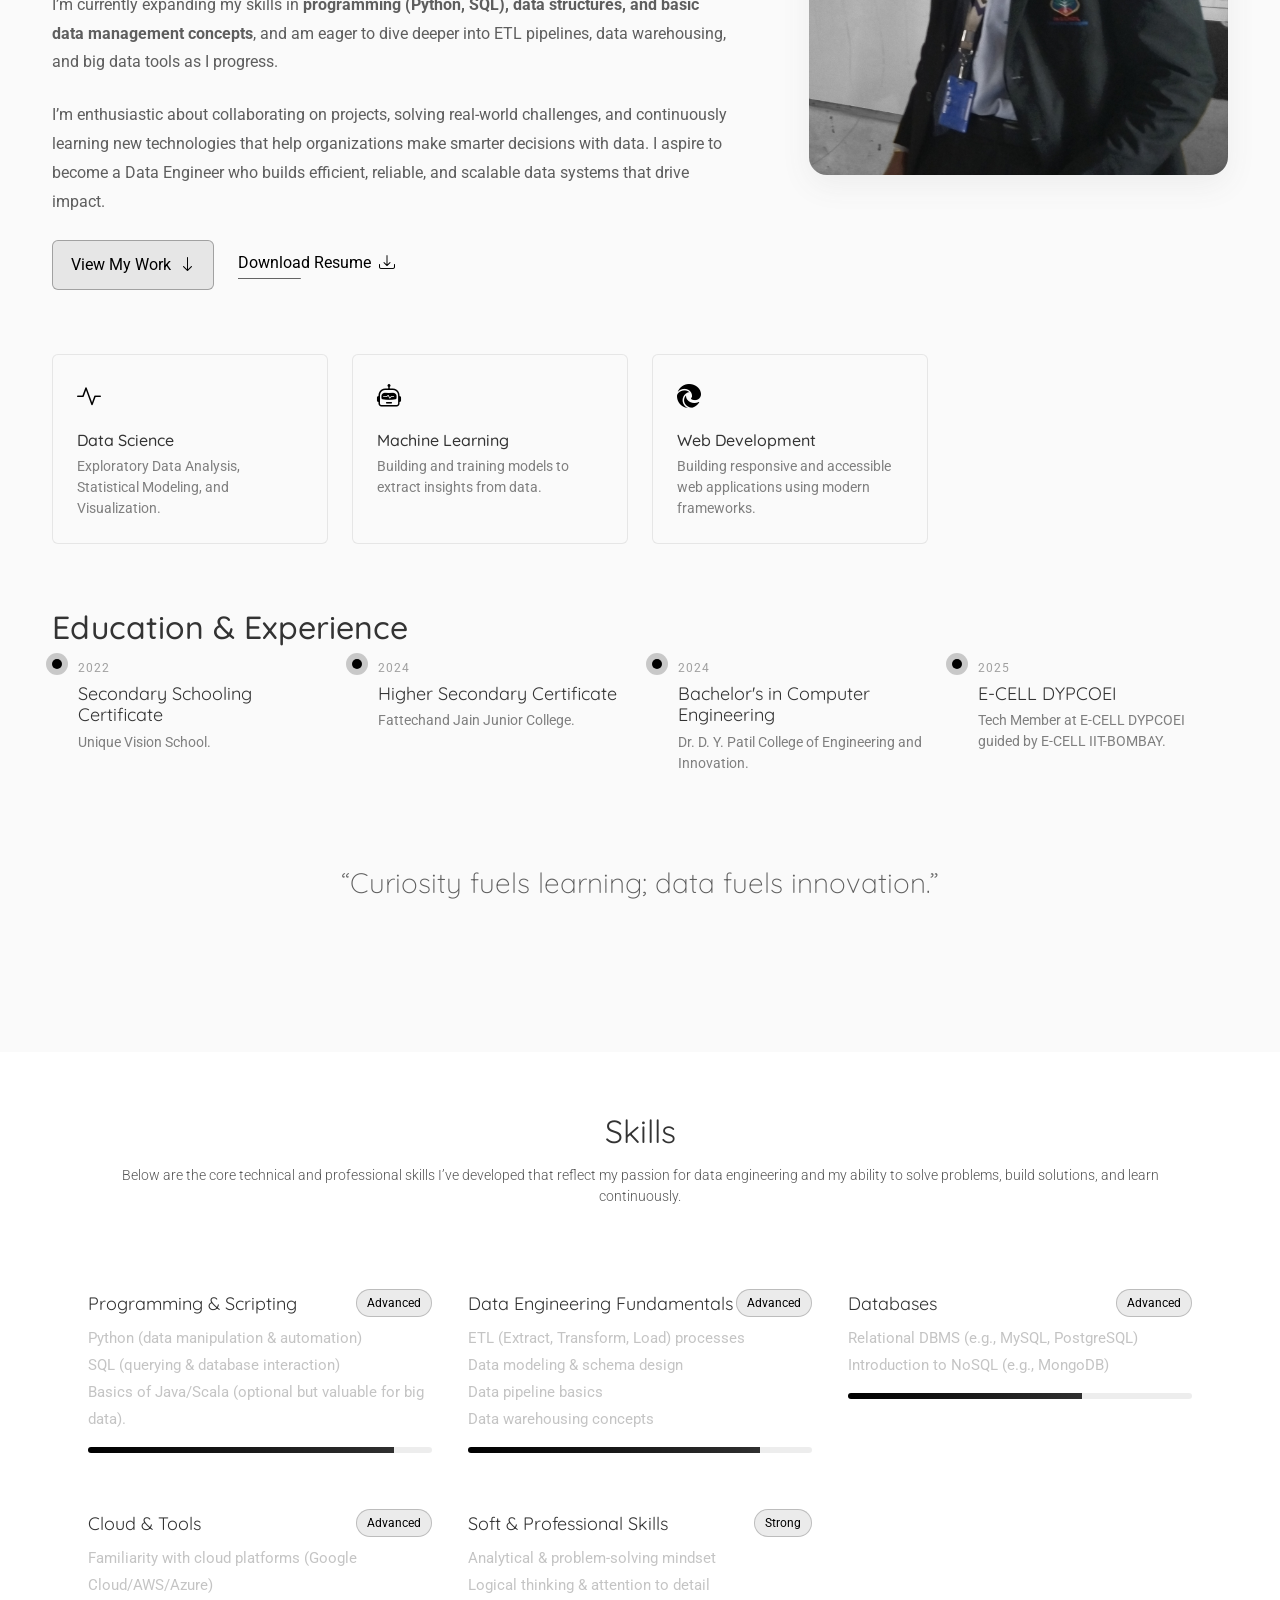
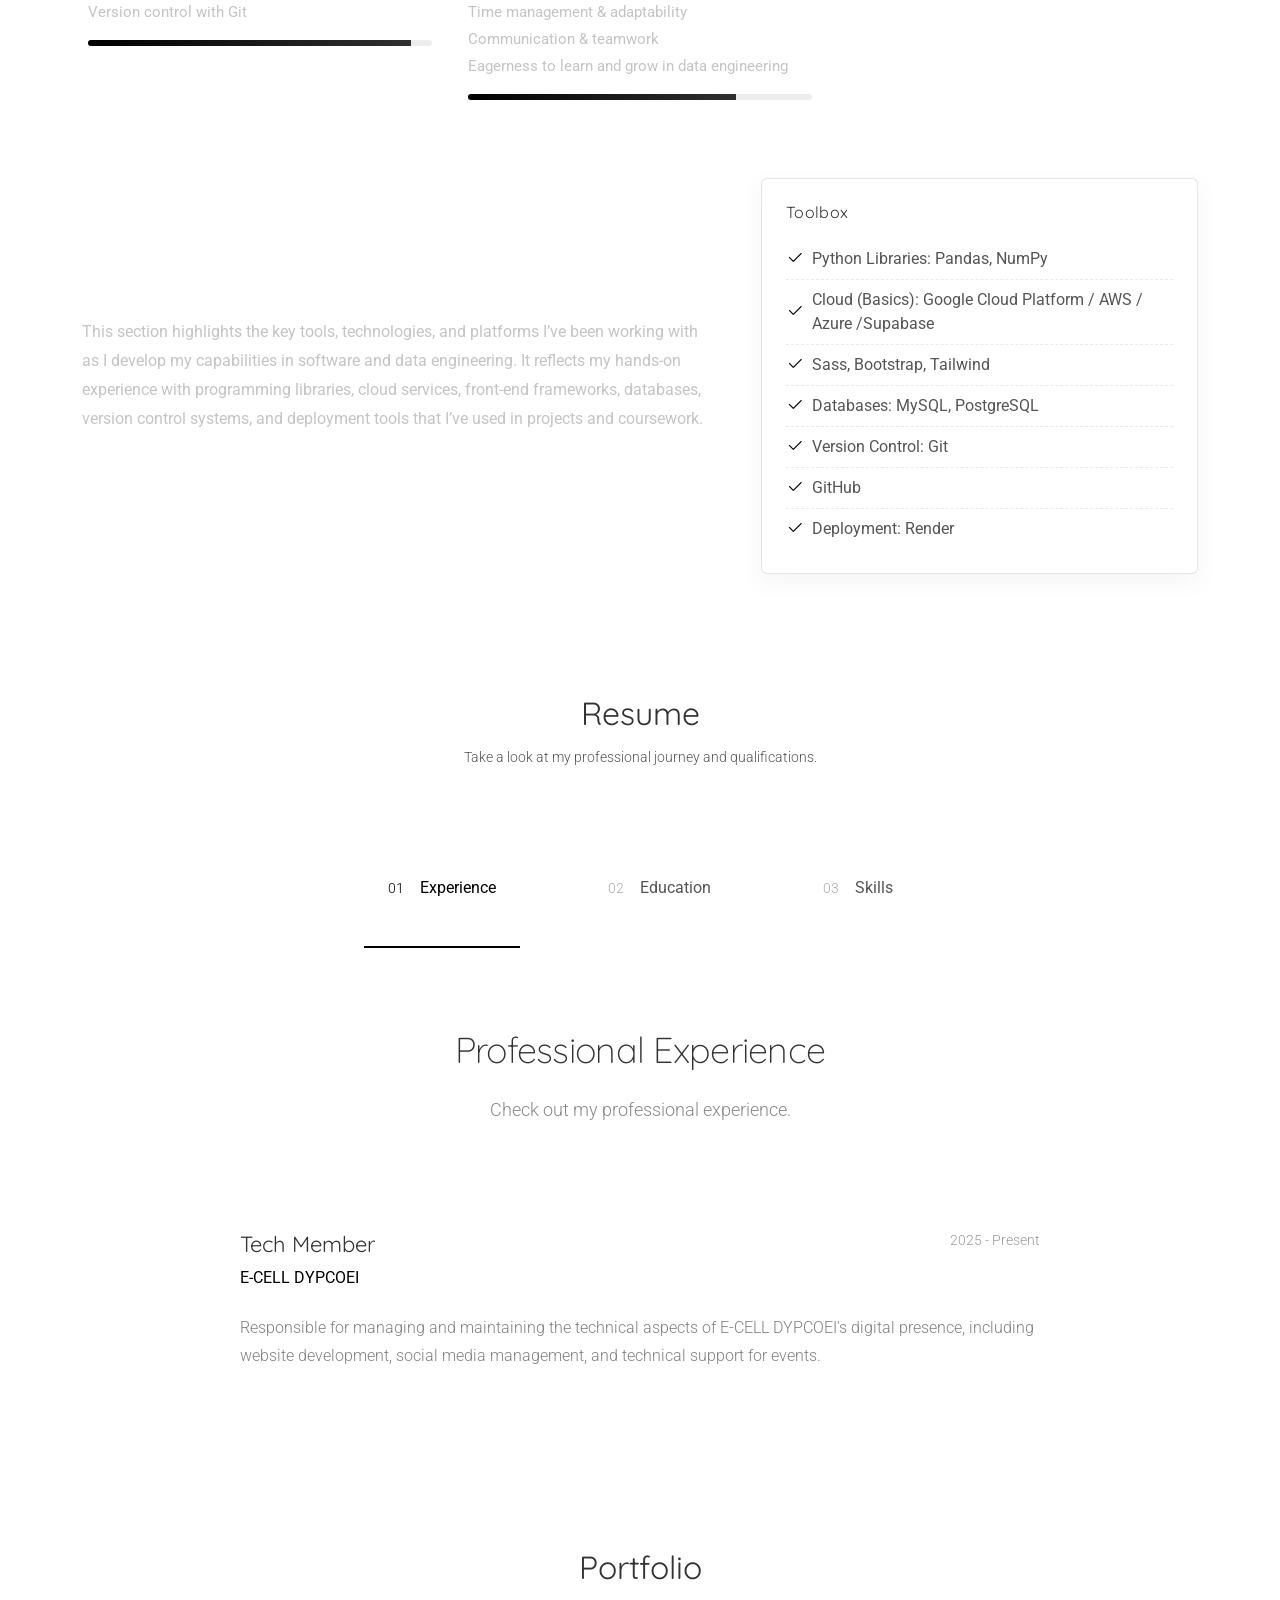
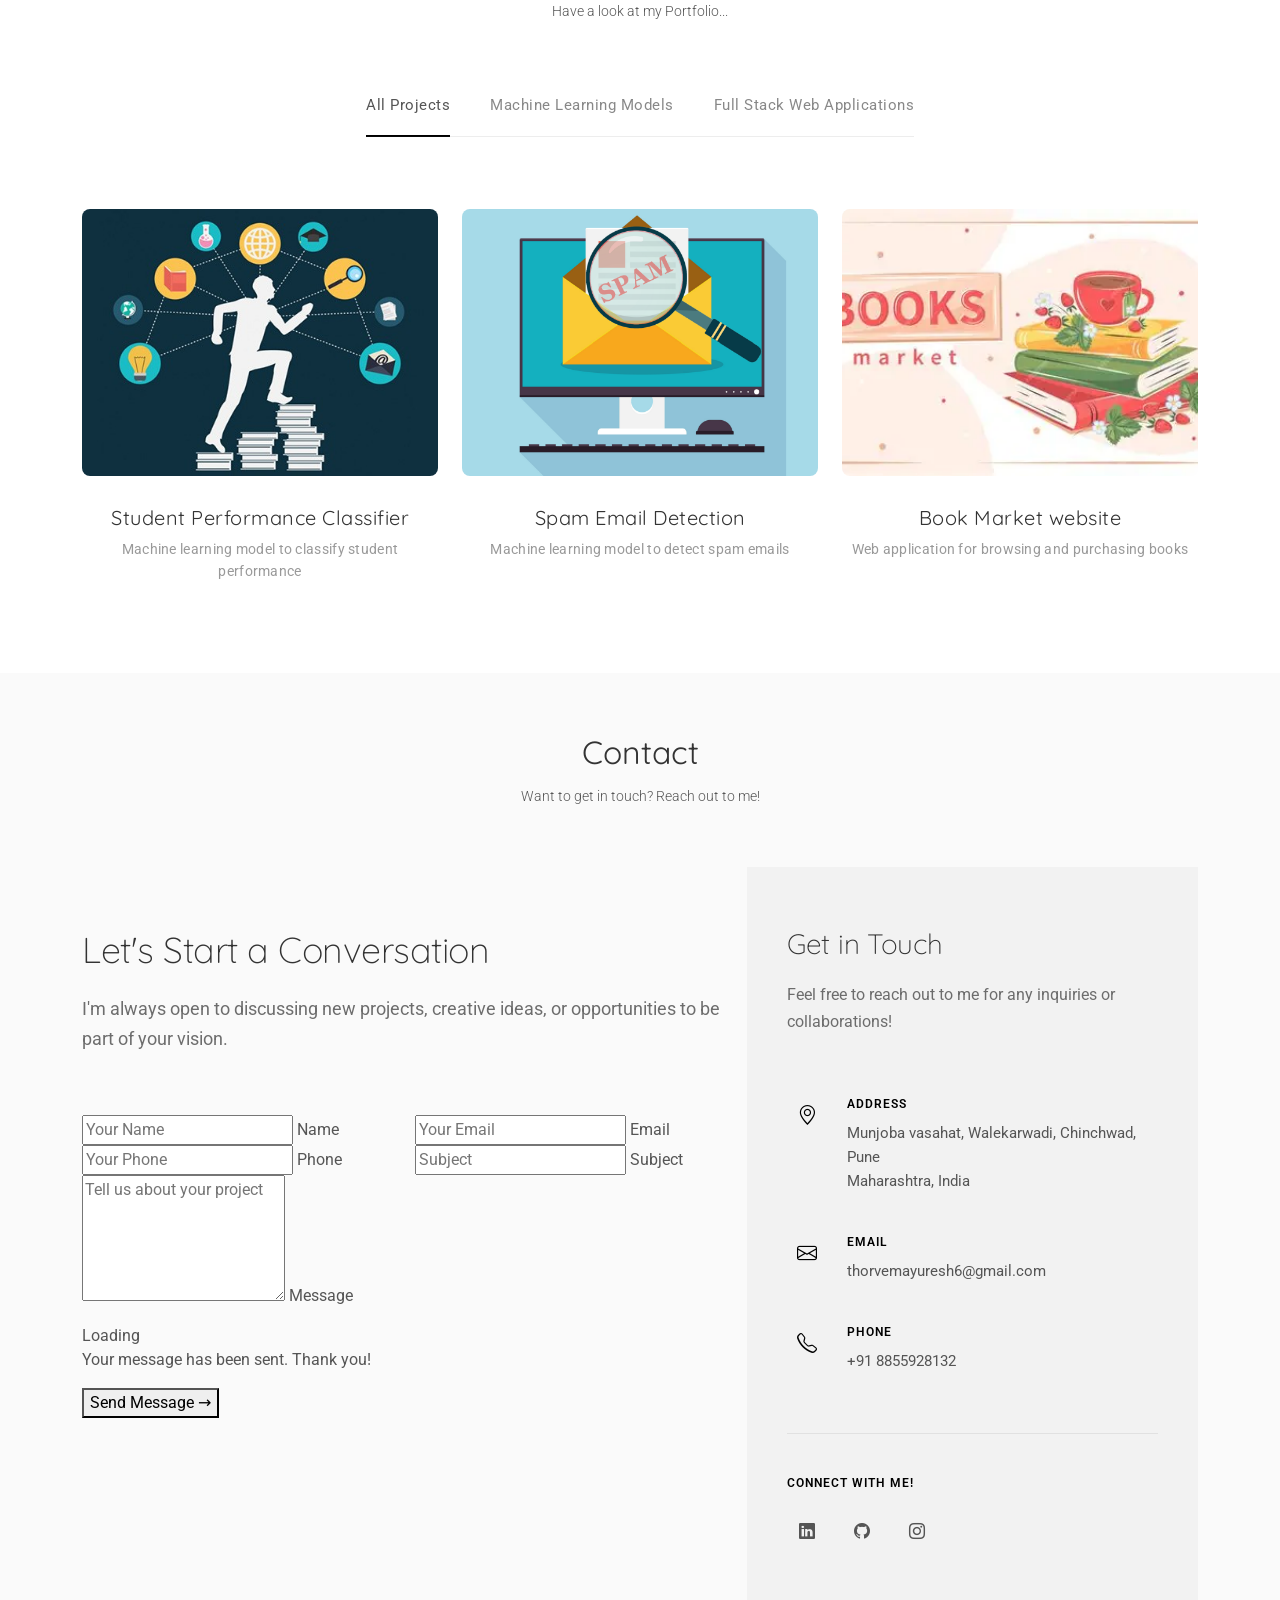
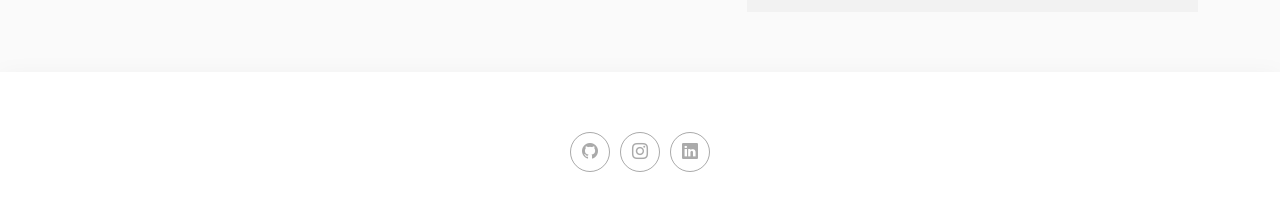
==== commit f96a0473: "form" ====
--- a/index.html
+++ b/index.html
@@ -7,7 +7,7 @@
   <title>My Portfolio</title>
   <meta name="description" content="">
   <meta name="keywords" content="">
-  <meta name="google-site-verification" content="googled157501d0a4bb2a6.html">
+  <meta name="google-site-verification" content="3MATs6XAEeKwX1gHBbcw1UhDrYw-JZIZGClc1vETygA" />
   <!-- Favicons -->
   <link href="assets/img/Zoro_fevicon.jpg" rel="apple-touch-icon">
   <link href="assets/img/zoro-jolly-roger-joaks.jpg" rel="icon">
@@ -655,7 +655,7 @@
                   vision.</p>
               </div>
 
-              <form action="forms/contact.php" method="post" class="php-email-form contact-form">
+              <form action="https://formspree.io/f/mvzlwdky" method="POST">
                 <div class="row">
                   <div class="col-md-6">
                     <div class="form-field">
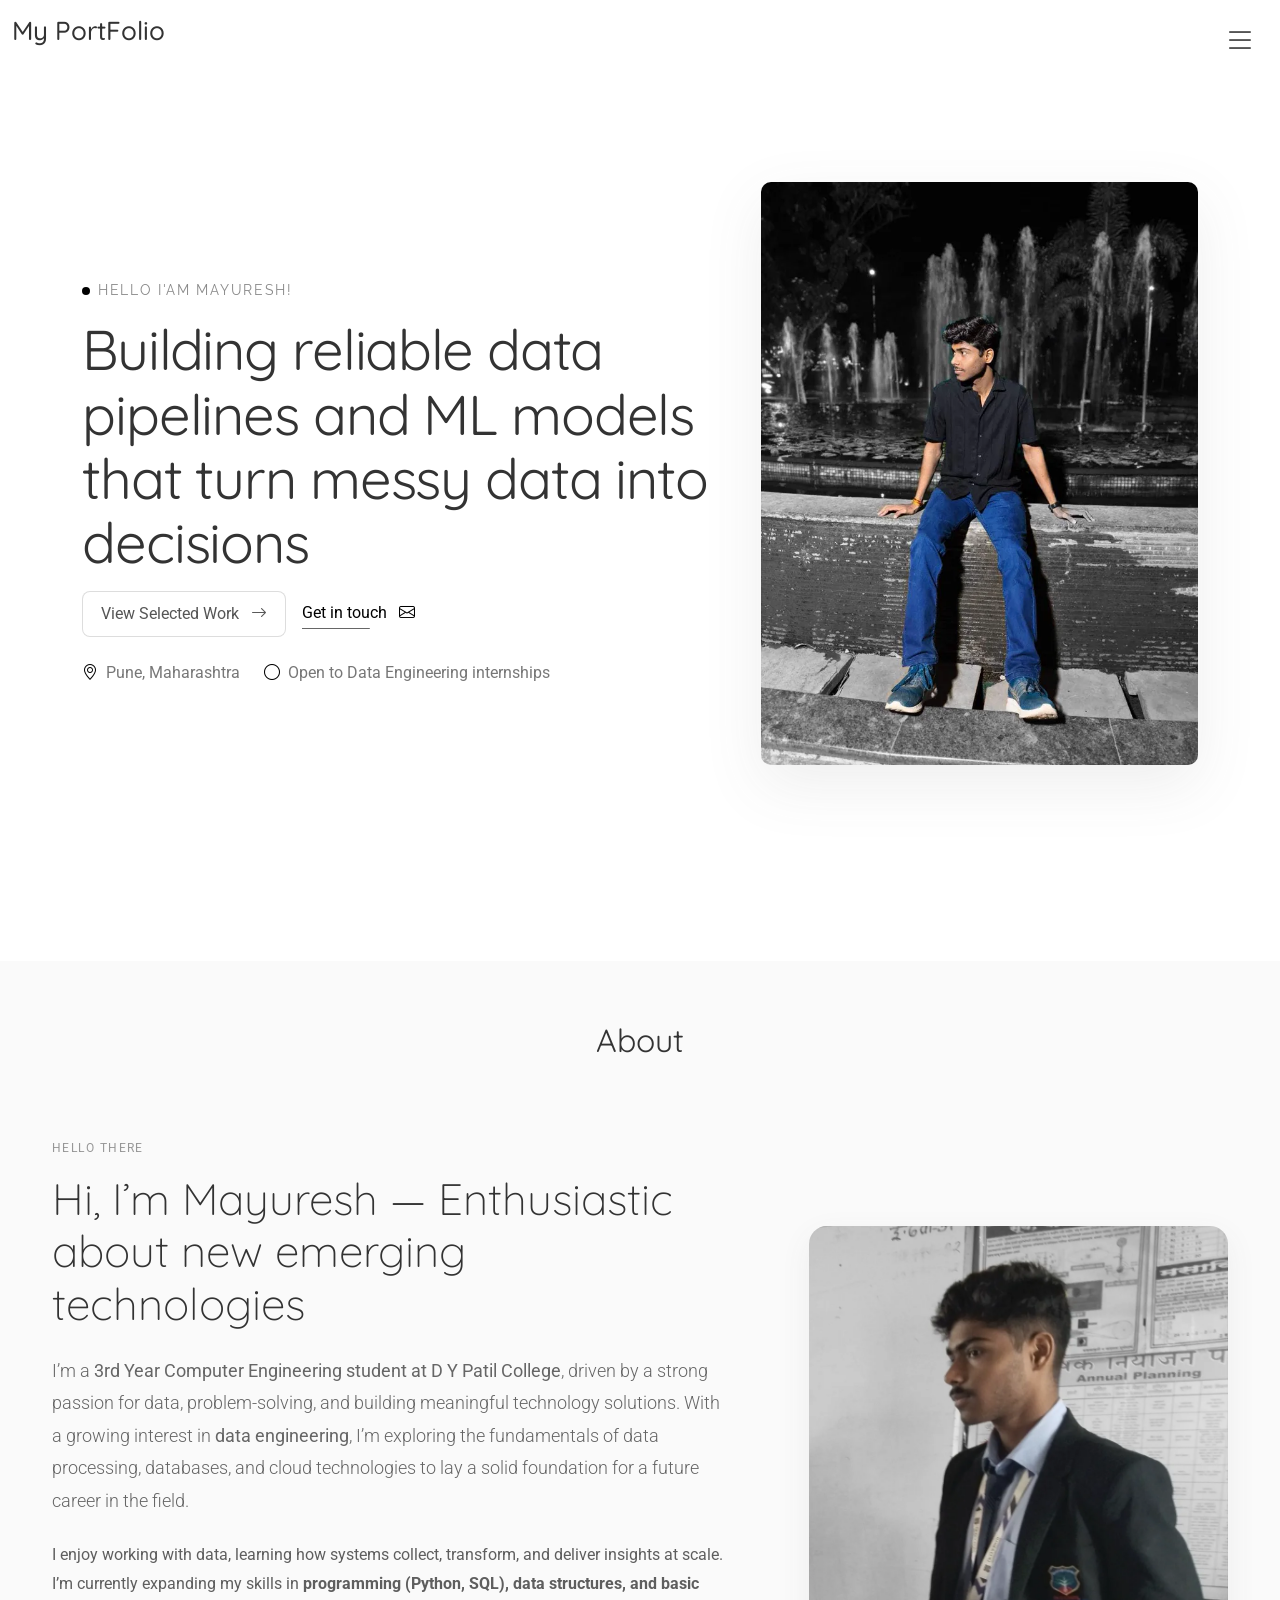
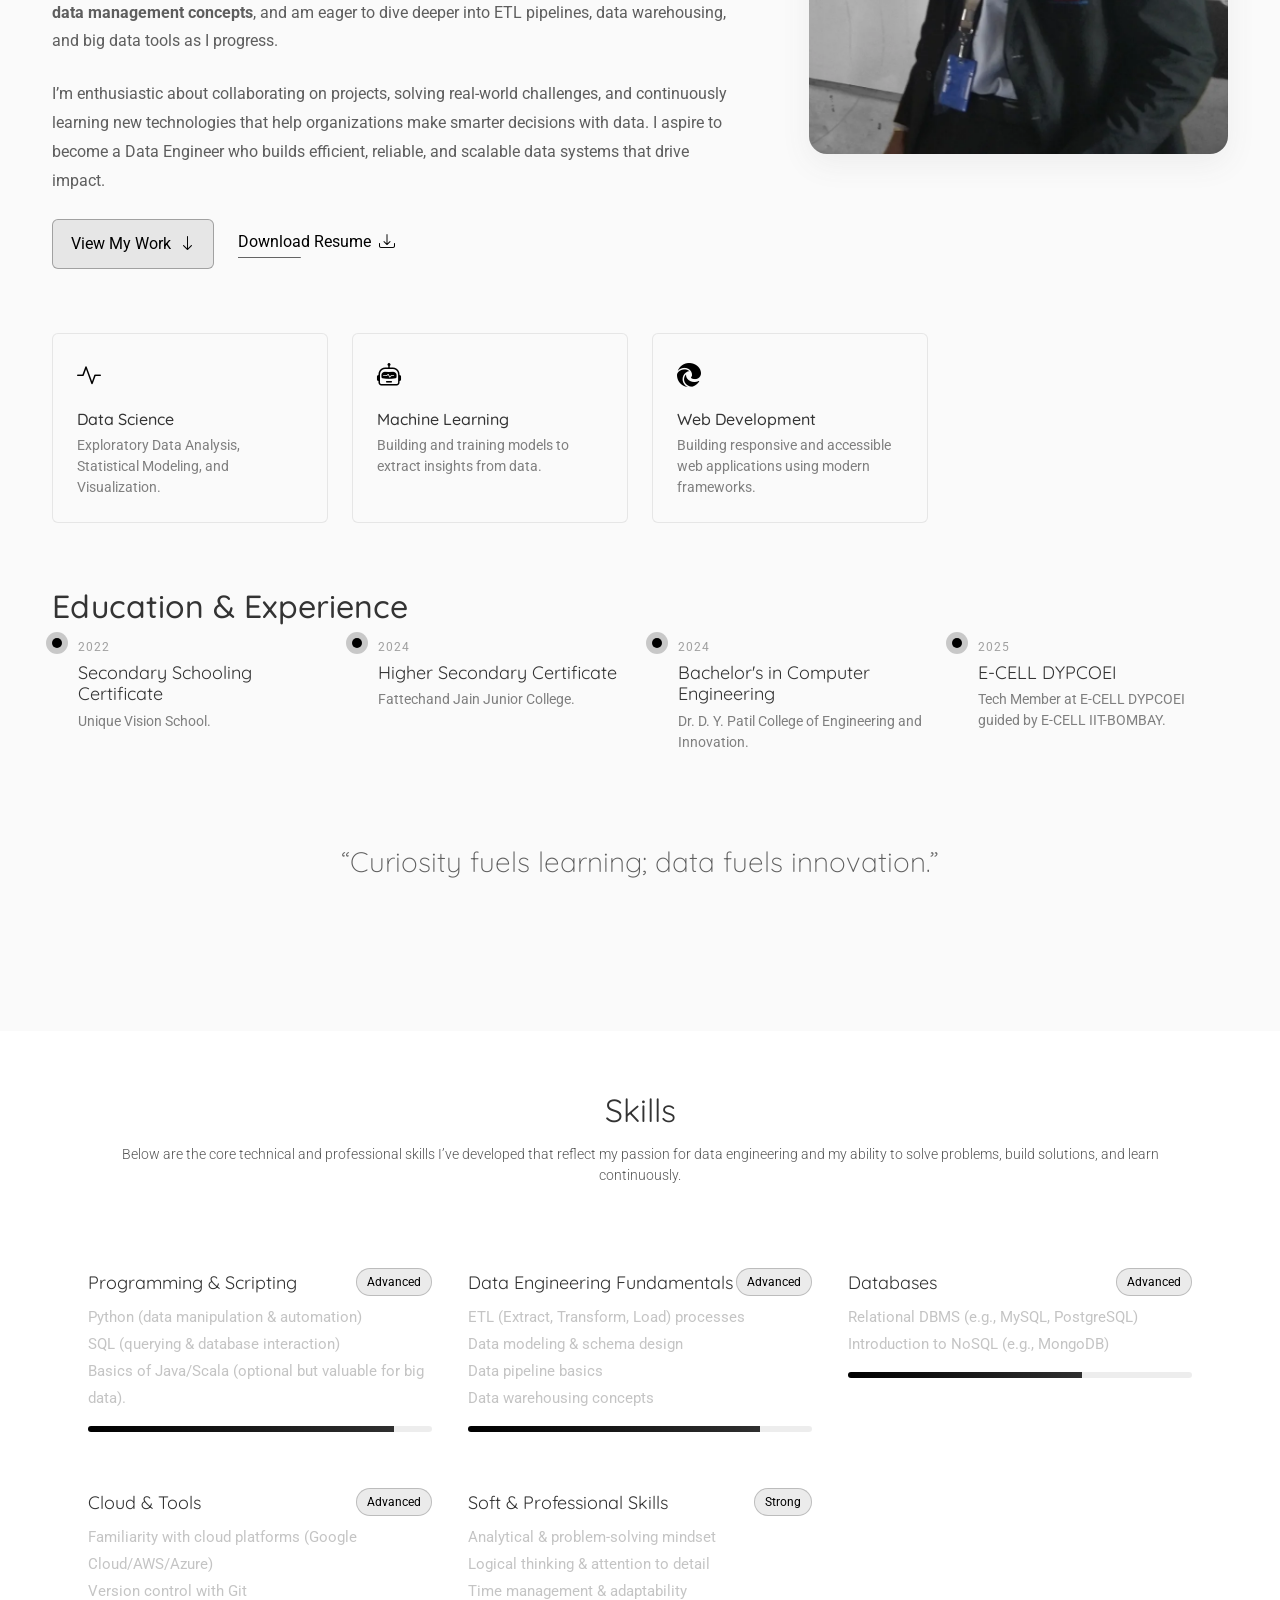
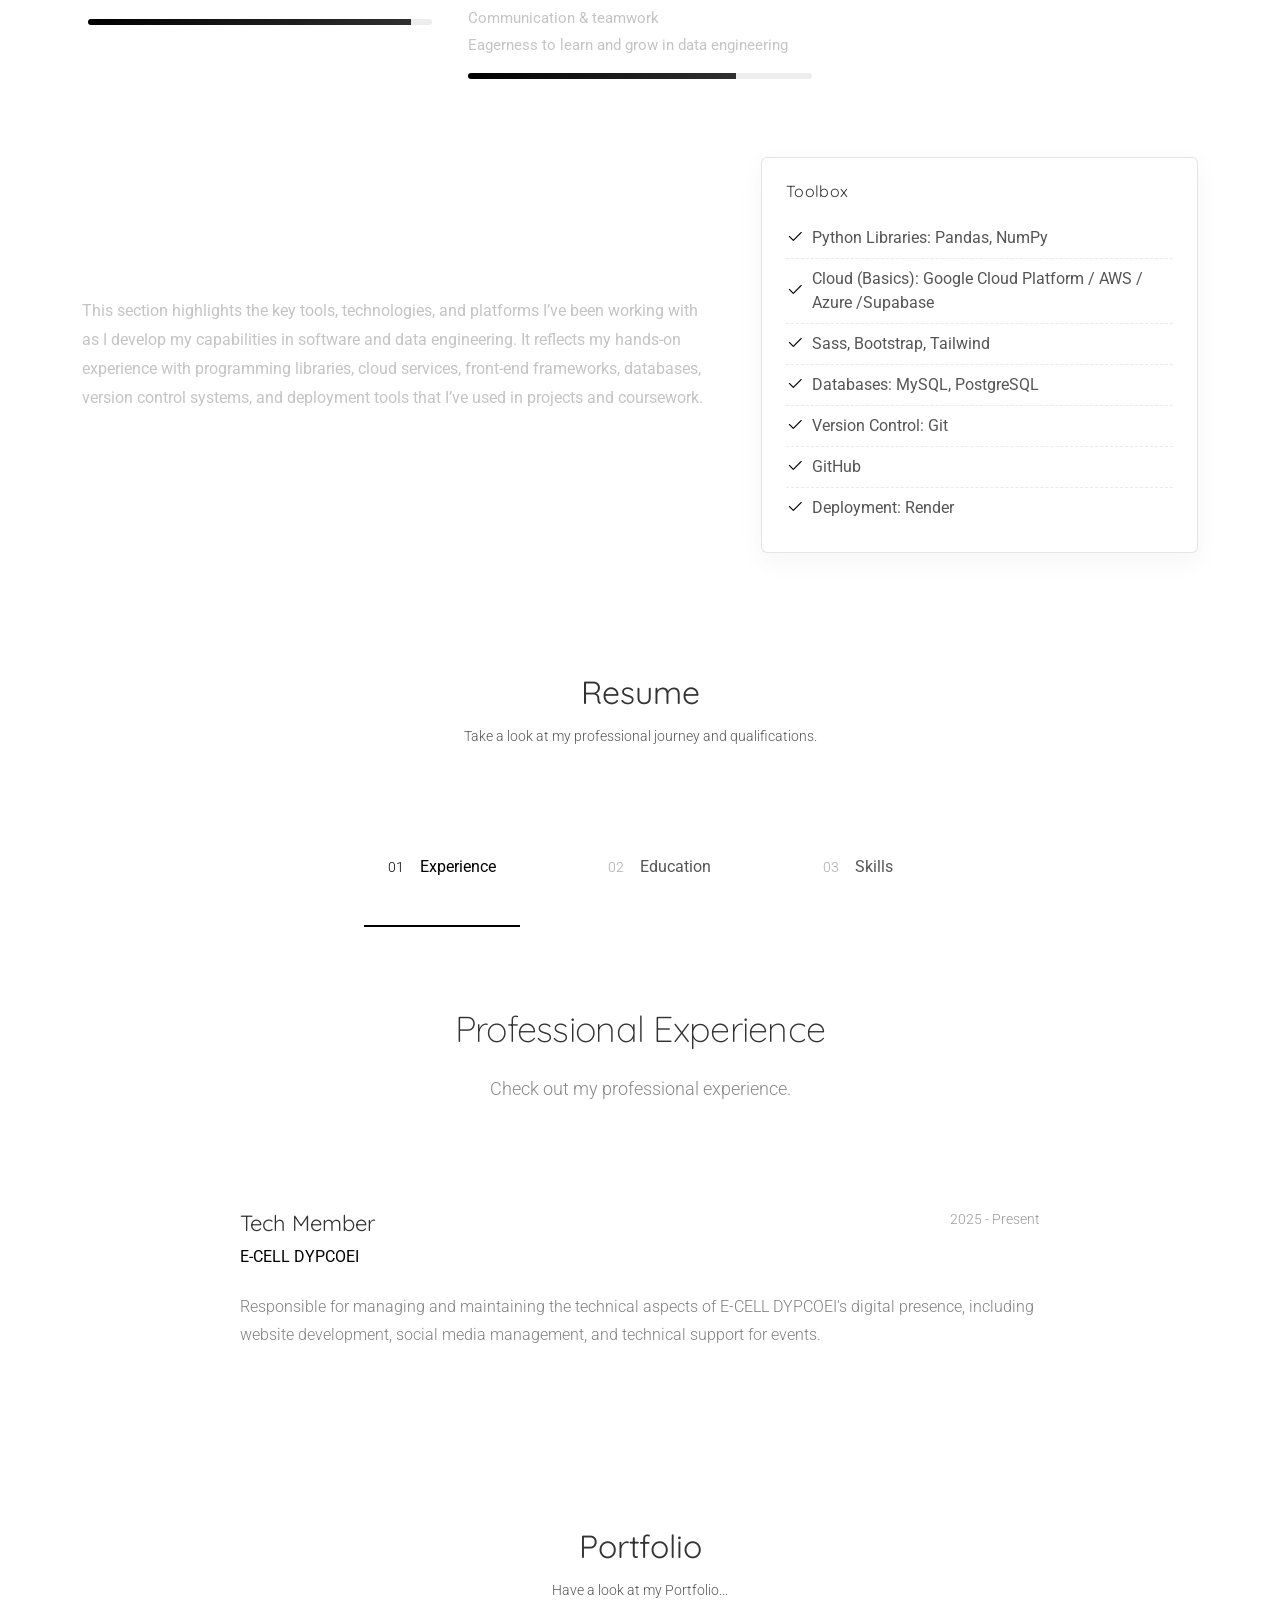
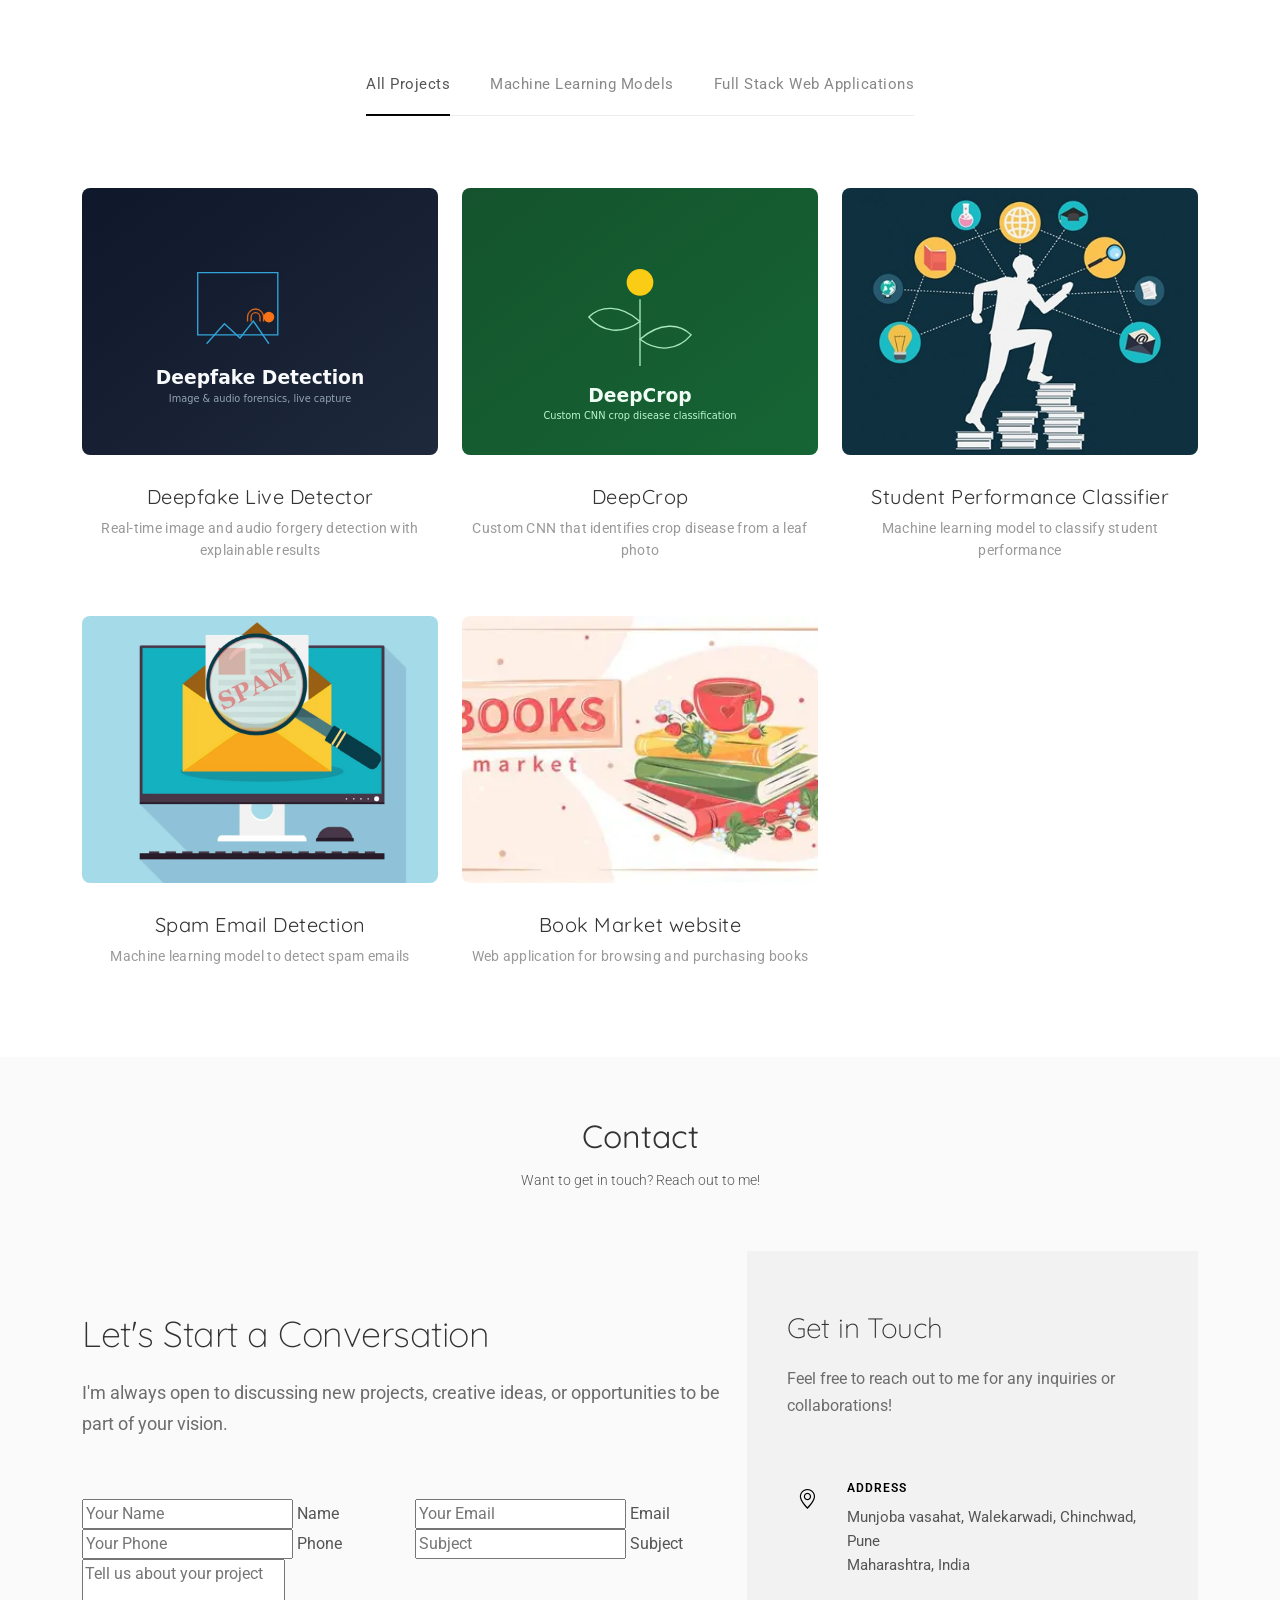
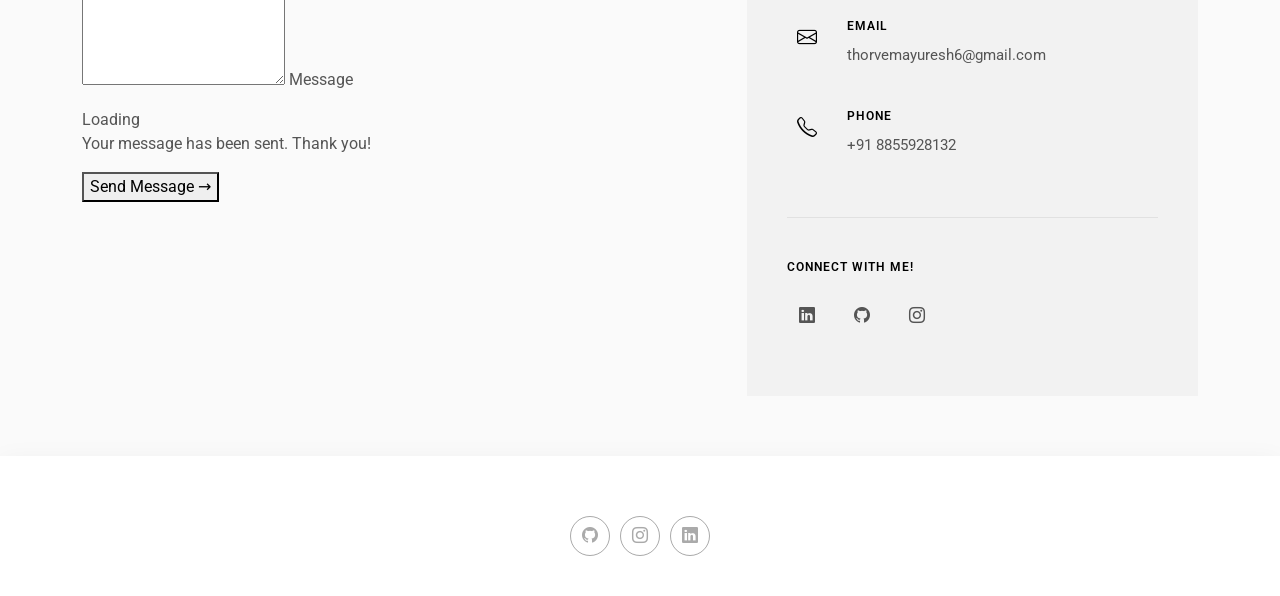
==== commit ff7b57d6: "Overhaul portfolio: content, 2 project pages, SEO, performance Content - Correct education (D. Y. Pa" ====
--- a/index.html
+++ b/index.html
@@ -4,10 +4,50 @@
 <head>
   <meta charset="utf-8">
   <meta content="width=device-width, initial-scale=1.0" name="viewport">
-  <title>My Portfolio</title>
-  <meta name="description" content="">
-  <meta name="keywords" content="">
+  <title>Mayuresh Thorve | Data Engineering &amp; Machine Learning Portfolio</title>
+  <meta name="description" content="Portfolio of Mayuresh Thorve, a Computer Engineering student at Dr. D. Y. Patil College of Engineering and Innovation working on data engineering, machine learning and computer vision.">
+  <link rel="canonical" href="https://mayuresh-portfolio.onrender.com/">
+  <meta property="og:type" content="profile">
+  <meta property="og:title" content="Mayuresh Thorve | Data Engineering &amp; Machine Learning">
+  <meta property="og:description" content="Data pipelines, machine learning models and computer vision projects by Mayuresh Thorve.">
+  <meta property="og:url" content="https://mayuresh-portfolio.onrender.com/">
+  <meta property="og:image" content="https://mayuresh-portfolio.onrender.com/assets/img/profile/portrait-hero.webp">
+  <meta name="twitter:card" content="summary_large_image">
   <meta name="google-site-verification" content="3MATs6XAEeKwX1gHBbcw1UhDrYw-JZIZGClc1vETygA" />
+
+  <script type="application/ld+json">
+  {
+    "@context": "https://schema.org",
+    "@type": "Person",
+    "name": "Mayuresh Thorve",
+    "url": "https://mayuresh-portfolio.onrender.com/",
+    "image": "https://mayuresh-portfolio.onrender.com/assets/img/profile/portrait-hero.webp",
+    "email": "mailto:thorvemayuresh6@gmail.com",
+    "jobTitle": "Data Engineering Student",
+    "alumniOf": {
+      "@type": "CollegeOrUniversity",
+      "name": "Dr. D. Y. Patil College of Engineering and Innovation"
+    },
+    "address": {
+      "@type": "PostalAddress",
+      "addressLocality": "Pune",
+      "addressRegion": "Maharashtra",
+      "addressCountry": "IN"
+    },
+    "sameAs": [
+      "https://github.com/Mayurroro",
+      "https://www.linkedin.com/in/mayuresh-thorve-762656309"
+    ],
+    "knowsAbout": [
+      "Data Engineering",
+      "Machine Learning",
+      "Computer Vision",
+      "Python",
+      "SQL",
+      "ETL"
+    ]
+  }
+  </script>
   <!-- Favicons -->
   <link href="assets/img/Zoro_fevicon.jpg" rel="apple-touch-icon">
   <link href="assets/img/zoro-jolly-roger-joaks.jpg" rel="icon">
@@ -73,7 +113,7 @@
               </div>
 
               <h1 class="display-heading mb-3">
-                <strong>Crafting calm digital experiences with thoughtful details</strong>
+                <strong>Building reliable data pipelines and ML models that turn messy data into decisions</strong>
               </h1>
 
               <div class="cta-group d-flex flex-wrap align-items-center gap-3" data-aos="zoom-in" data-aos-delay="250">
@@ -94,7 +134,7 @@
                 </div>
                 <div class="meta-item d-flex align-items-center gap-2">
                   <i class="bi bi-circle"></i>
-                  <span>Available for freelance</span>
+                  <span>Open to Data Engineering internships</span>
                 </div>
               </div>
             </div>
@@ -102,13 +142,9 @@
 
           <div class="col-lg-5">
             <figure class="portrait-wrap position-relative" data-aos="fade-left" data-aos-delay="200">
-              <img src="assets/img/profile/Mayuresh_B&W-1.jpg" alt="Profile Portrait" class="img-fluid portrait-img">
+              <img src="assets/img/profile/portrait-hero.webp" alt="Profile Portrait" width="700" height="934"
+                class="img-fluid portrait-img">
               <figcaption class="visually-hidden">Mayuresh Thorve</figcaption>
-
-              <div class="badge note" data-aos="zoom-in" data-aos-delay="300">
-                <i class="bi bi-star"></i>
-                <span>Ready for work</span>
-              </div>
             </figure>
           </div>
 
@@ -124,7 +160,6 @@
       <!-- Section Title -->
       <div class="container section-title" data-aos="fade-up">
         <h2>About</h2>
-        <p>"You can't use up creativity. The more you use, the more you have." – Maya Angelou</p>
       </div><!-- End Section Title -->
 
       <div class="container" data-aos="fade-up" data-aos-delay="100">
@@ -136,7 +171,7 @@
               <span class="eyebrow">Hello there</span>
               <h2 class="headline">Hi, I’m Mayuresh — Enthusiastic about new emerging technologies</h2>
               <p class="lead">
-                I’m a <strong>2nd Year Computer Engineering student at D Y Patil College</strong>, driven by a strong
+                I’m a <strong>3rd Year Computer Engineering student at D Y Patil College</strong>, driven by a strong
                 passion for data, problem-solving, and building meaningful technology solutions. With a growing interest
                 in <strong>data engineering</strong>, I’m exploring the fundamentals of data processing, databases, and
                 cloud technologies to lay a solid foundation for a future career in the field.
@@ -158,7 +193,7 @@
                 <a href="#portfolio" class="btn-ghost">
                   View My Work <i class="bi bi-arrow-down"></i>
                 </a>
-                <a href="#resume" class="link-underline">
+                <a href="assets/resume.pdf" class="link-underline" download>
                   Download Resume <i class="bi bi-download"></i>
                 </a>
               </div>
@@ -167,7 +202,7 @@
 
           <div class="col-lg-5" data-aos="zoom-in" data-aos-delay="250">
             <figure class="profile-figure text-center text-lg-end">
-              <img src="assets/img/profile/Mayuresh_B&W2.jpg" alt="Portrait of Mayuresh"
+              <img src="assets/img/profile/portrait.webp" alt="Portrait of Mayuresh" width="900" height="1134"
                 class="img-fluid profile-photo">
               <figcaption class="profile-caption d-flex justify-content-end">
               </figcaption>
@@ -470,7 +505,7 @@
                 <div class="degree-year">2024</div>
                 <div class="degree-details">
                   <h3>Higher Secondary Education</h3>
-                  <div class="institution">Fattechand Junior College</div>
+                  <div class="institution">Fattechand Jain Junior College</div>
                   <p>Completed my higher secondary education with a focus on science and mathematics.</p>
                 </div>
               </div>
@@ -481,8 +516,8 @@
                   <div class="period">Present</div>
                 </div>
                 <div class="degree-details">
-                  <h3>Bachelor of Engineering</h3>
-                  <div class="institution">Global Learning Academy</div>
+                  <h3>Bachelor of Engineering, Computer Engineering</h3>
+                  <div class="institution">Dr. D. Y. Patil College of Engineering and Innovation</div>
                   <p>Currently pursuing a Bachelor of Engineering degree with a focus on computer science and
                     engineering principles.</p>
                 </div>
@@ -499,32 +534,39 @@
 
             <div class="skills-categories">
               <div class="skill-category" data-aos="fade-up" data-aos-delay="400">
-                <h3>Technical Skills</h3>
+                <h3>Languages</h3>
                 <div class="skill-tags">
-                  <span class="skill-tag">Programming & Scripting</span>
-                  <span class="skill-tag">Data Engineering Fundamentals</span>
-                  <span class="skill-tag">Databases</span>
-                  <span class="skill-tag">Cloud & Tools</span>
+                  <span class="skill-tag">Python</span>
+                  <span class="skill-tag">JavaScript</span>
+                  <span class="skill-tag">Java</span>
+                  <span class="skill-tag">SQL</span>
+                  <span class="skill-tag">HTML</span>
+                  <span class="skill-tag">CSS</span>
                 </div>
               </div>
 
               <div class="skill-category" data-aos="fade-up" data-aos-delay="450">
-                <h3>Leadership</h3>
+                <h3>Machine Learning &amp; AI</h3>
                 <div class="skill-tags">
-                  <span class="skill-tag">Team Management</span>
-                  <span class="skill-tag">Strategic Planning</span>
-                  <span class="skill-tag">Communication</span>
+                  <span class="skill-tag">PyTorch</span>
+                  <span class="skill-tag">Computer Vision</span>
+                  <span class="skill-tag">Audio ML</span>
+                  <span class="skill-tag">Grad-CAM</span>
+                  <span class="skill-tag">ONNX</span>
+                  <span class="skill-tag">Jupyter</span>
                 </div>
               </div>
 
               <div class="skill-category" data-aos="fade-up" data-aos-delay="500">
-                <h3>Tools &amp; Platforms</h3>
+                <h3>Backend &amp; Tools</h3>
                 <div class="skill-tags">
-                  <span class="skill-tag">GitHub</span>
-                  <span class="skill-tag">Claude AI</span>
+                  <span class="skill-tag">FastAPI</span>
+                  <span class="skill-tag">REST APIs</span>
+                  <span class="skill-tag">Streamlit</span>
+                  <span class="skill-tag">OpenCV</span>
+                  <span class="skill-tag">Docker</span>
+                  <span class="skill-tag">Git &amp; GitHub</span>
                   <span class="skill-tag">Power BI</span>
-                  <span class="skill-tag">Tableau</span>
-                  <span class="skill-tag">Antigravity</span>
                 </div>
               </div>
             </div>
@@ -558,7 +600,57 @@
 
           <div class="row gy-4 portfolio-grid isotope-container" data-aos="fade-up" data-aos-delay="200">
 
-            <div class="col-lg-4 col-md-6 portfolio-item isotope-item filter-branding">
+            <div class="col-lg-4 col-md-6 portfolio-item isotope-item filter-ml">
+              <div class="portfolio-card">
+                <div class="image-container">
+                  <img src="assets/img/portfolio/project-deepfake.svg" class="img-fluid"
+                    alt="Deepfake Live Detector" loading="lazy">
+                  <div class="overlay">
+                    <div class="overlay-content">
+                      <a href="portfolio-deepfake.html" class="glightbox zoom-link"
+                        title="Deepfake Live Detector Project">
+                        <i class="bi bi-zoom-in"></i>
+                      </a>
+                      <a href="portfolio-deepfake.html" class="details-link"
+                        title="View Project Details">
+                        <i class="bi bi-arrow-right"></i>
+                      </a>
+                    </div>
+                  </div>
+                </div>
+                <div class="content">
+                  <h3>Deepfake Live Detector</h3>
+                  <p>Real-time image and audio forgery detection with explainable results</p>
+                </div>
+              </div>
+            </div><!-- End Portfolio Item -->
+
+            <div class="col-lg-4 col-md-6 portfolio-item isotope-item filter-ml">
+              <div class="portfolio-card">
+                <div class="image-container">
+                  <img src="assets/img/portfolio/project-cropdisease.svg" class="img-fluid"
+                    alt="DeepCrop crop disease detection" loading="lazy">
+                  <div class="overlay">
+                    <div class="overlay-content">
+                      <a href="portfolio-cropdisease.html" class="glightbox zoom-link"
+                        title="DeepCrop Project">
+                        <i class="bi bi-zoom-in"></i>
+                      </a>
+                      <a href="portfolio-cropdisease.html" class="details-link"
+                        title="View Project Details">
+                        <i class="bi bi-arrow-right"></i>
+                      </a>
+                    </div>
+                  </div>
+                </div>
+                <div class="content">
+                  <h3>DeepCrop</h3>
+                  <p>Custom CNN that identifies crop disease from a leaf photo</p>
+                </div>
+              </div>
+            </div><!-- End Portfolio Item -->
+
+            <div class="col-lg-4 col-md-6 portfolio-item isotope-item filter-ml">
               <div class="portfolio-card">
                 <div class="image-container">
                   <img src="assets/img/portfolio/student_performance_classifier.jpg" class="img-fluid"
@@ -583,10 +675,10 @@
               </div>
             </div><!-- End Portfolio Item -->
 
-            <div class="col-lg-4 col-md-6 portfolio-item isotope-item filter-web">
-              <div class="portfolio-card">
-                <div class="image-container">
-                  <img src="assets/img/portfolio/Spam_email_detection.png" class="img-fluid" alt="Spam Email Detection"
+              <div class="col-lg-4 col-md-6 portfolio-item isotope-item filter-ml">
+                <div class="portfolio-card">
+                  <div class="image-container">
+                    <img src="assets/img/portfolio/spam-email.webp" class="img-fluid" alt="Spam Email Detection"
                     loading="lazy">
                   <div class="overlay">
                     <div class="overlay-content">
@@ -607,10 +699,10 @@
               </div>
             </div><!-- End Portfolio Item -->
 
-            <div class="col-lg-4 col-md-6 portfolio-item isotope-item filter-print">
+              <div class="col-lg-4 col-md-6 portfolio-item isotope-item filter-web">
               <div class="portfolio-card">
                 <div class="image-container">
-                  <img src="assets/img/portfolio/bookmarket.webp" class="img-fluid" alt="Magazine Design"
+                  <img src="assets/img/portfolio/bookmarket.webp" class="img-fluid" alt="Book Market web application interface"
                     loading="lazy">
                   <div class="overlay">
                     <div class="overlay-content">
@@ -629,12 +721,9 @@
                 </div>
               </div>
             </div><!-- End Portfolio Item -->
-          </div>
-        </div>
-      </div><!-- End Portfolio Item -->
-      </div><!-- End Portfolio Grid -->
-      </div>
-      </div>
+          </div><!-- End Portfolio Grid -->
+        </div><!-- End Isotope Layout -->
+      </div><!-- End Container -->
     </section><!-- /Portfolio Section -->
 
     <!-- Contact Section -->
@@ -756,7 +845,7 @@
                   <a href="https://www.linkedin.com/in/mayuresh-thorve-762656309" class="social-link">
                     <i class="bi bi-linkedin"></i>
                   </a>
-                  <a href="https://github.com/Mayurroro/Mayurroro" class="social-link">
+                  <a href="https://github.com/Mayurroro" class="social-link">
                     <i class="bi bi-github"></i>
                   </a>
                   <a href="https://www.instagram.com/mayuresh348/" class="social-link">
@@ -776,7 +865,7 @@
 
     <div class="container">
       <div class="social-links d-flex justify-content-center">
-        <a href="https://github.com/Mayurroro/Mayurroro"><i class="bi bi-github"></i></a>
+        <a href="https://github.com/Mayurroro"><i class="bi bi-github"></i></a>
         <a href="https://www.instagram.com/mayuresh348/"><i class="bi bi-instagram"></i></a>
         <a href="https://www.linkedin.com/in/mayuresh-thorve-762656309"><i class="bi bi-linkedin"></i></a>
       </div>
@@ -798,9 +887,7 @@
 
   <!-- Vendor JS Files -->
   <script src="assets/vendor/bootstrap/js/bootstrap.bundle.min.js"></script>
-  <script src="assets/vendor/php-email-form/validate.js"></script>
   <script src="assets/vendor/aos/aos.js"></script>
-  <script src="assets/vendor/typed.js/typed.umd.js"></script>
   <script src="assets/vendor/waypoints/noframework.waypoints.js"></script>
   <script src="assets/vendor/imagesloaded/imagesloaded.pkgd.min.js"></script>
   <script src="assets/vendor/isotope-layout/isotope.pkgd.min.js"></script>
@@ -816,11 +903,20 @@
       var s1 = document.createElement("script"), s0 = document.getElementsByTagName("script")[0];
       s1.async = true;
       s1.src = 'https://embed.tawk.to/69a292f19d76e61c3879627a/1jihgs0gf';
-      s1.charset = 'UTF-8';    
+      s1.charset = 'UTF-8';
       s1.setAttribute('crossorigin', '*');
       s0.parentNode.insertBefore(s1, s0);
     })();
   </script>
+  <!-- Google tag (gtag.js) -->
+  <script async src="https://www.googletagmanager.com/gtag/js?id=G-5RP12611H8"></script>
+  <script>
+    window.dataLayer = window.dataLayer || [];
+    function gtag() { dataLayer.push(arguments); }
+    gtag('js', new Date());
+
+    gtag('config', 'G-5RP12611H8');
+  </script>
   <!--End of Tawk.to Script-->
 </body>
 
--- a/assets/css/main.css
+++ b/assets/css/main.css
@@ -3463,4 +3463,60 @@
 --------------------------------------------------------------*/
 .starter-section {
   /* Add your styles here */
+}
+
+/*--------------------------------------------------------------
+# Project detail page - primary CTA
+--------------------------------------------------------------*/
+.portfolio-details .visit-website-btn {
+  display: inline-block;
+  margin-top: 18px;
+  padding: 11px 24px;
+  border-radius: 8px;
+  background-color: var(--accent-color);
+  color: var(--contrast-color);
+  font-family: var(--nav-font);
+  font-size: 15px;
+  font-weight: 500;
+  border: 1px solid var(--accent-color);
+  transition: all 0.3s ease-in-out;
+}
+
+.portfolio-details .visit-website-btn:hover,
+.portfolio-details .visit-website-btn:focus {
+  background-color: transparent;
+  color: var(--accent-color);
+  outline: none;
+}
+
+.portfolio-details .visit-website-btn:active {
+  transform: translateY(1px);
+}
+
+/* Nested anchor: old markup wrapped an <a> inside a <button class="visit-website-btn">.
+   Neutralise the double styling so both markups look identical. */
+.portfolio-details button.visit-website-btn {
+  background: none;
+  border: 0;
+  padding: 0;
+  margin: 0;
+}
+
+.portfolio-details button.visit-website-btn a {
+  display: inline-block;
+  padding: 11px 24px;
+  border-radius: 8px;
+  background-color: var(--accent-color);
+  color: var(--contrast-color);
+  font-family: var(--nav-font);
+  font-size: 15px;
+  font-weight: 500;
+  transition: all 0.3s ease-in-out;
+}
+
+.portfolio-details button.visit-website-btn a:hover,
+.portfolio-details button.visit-website-btn a:focus {
+  background-color: transparent;
+  color: var(--accent-color);
+  outline: none;
 }
